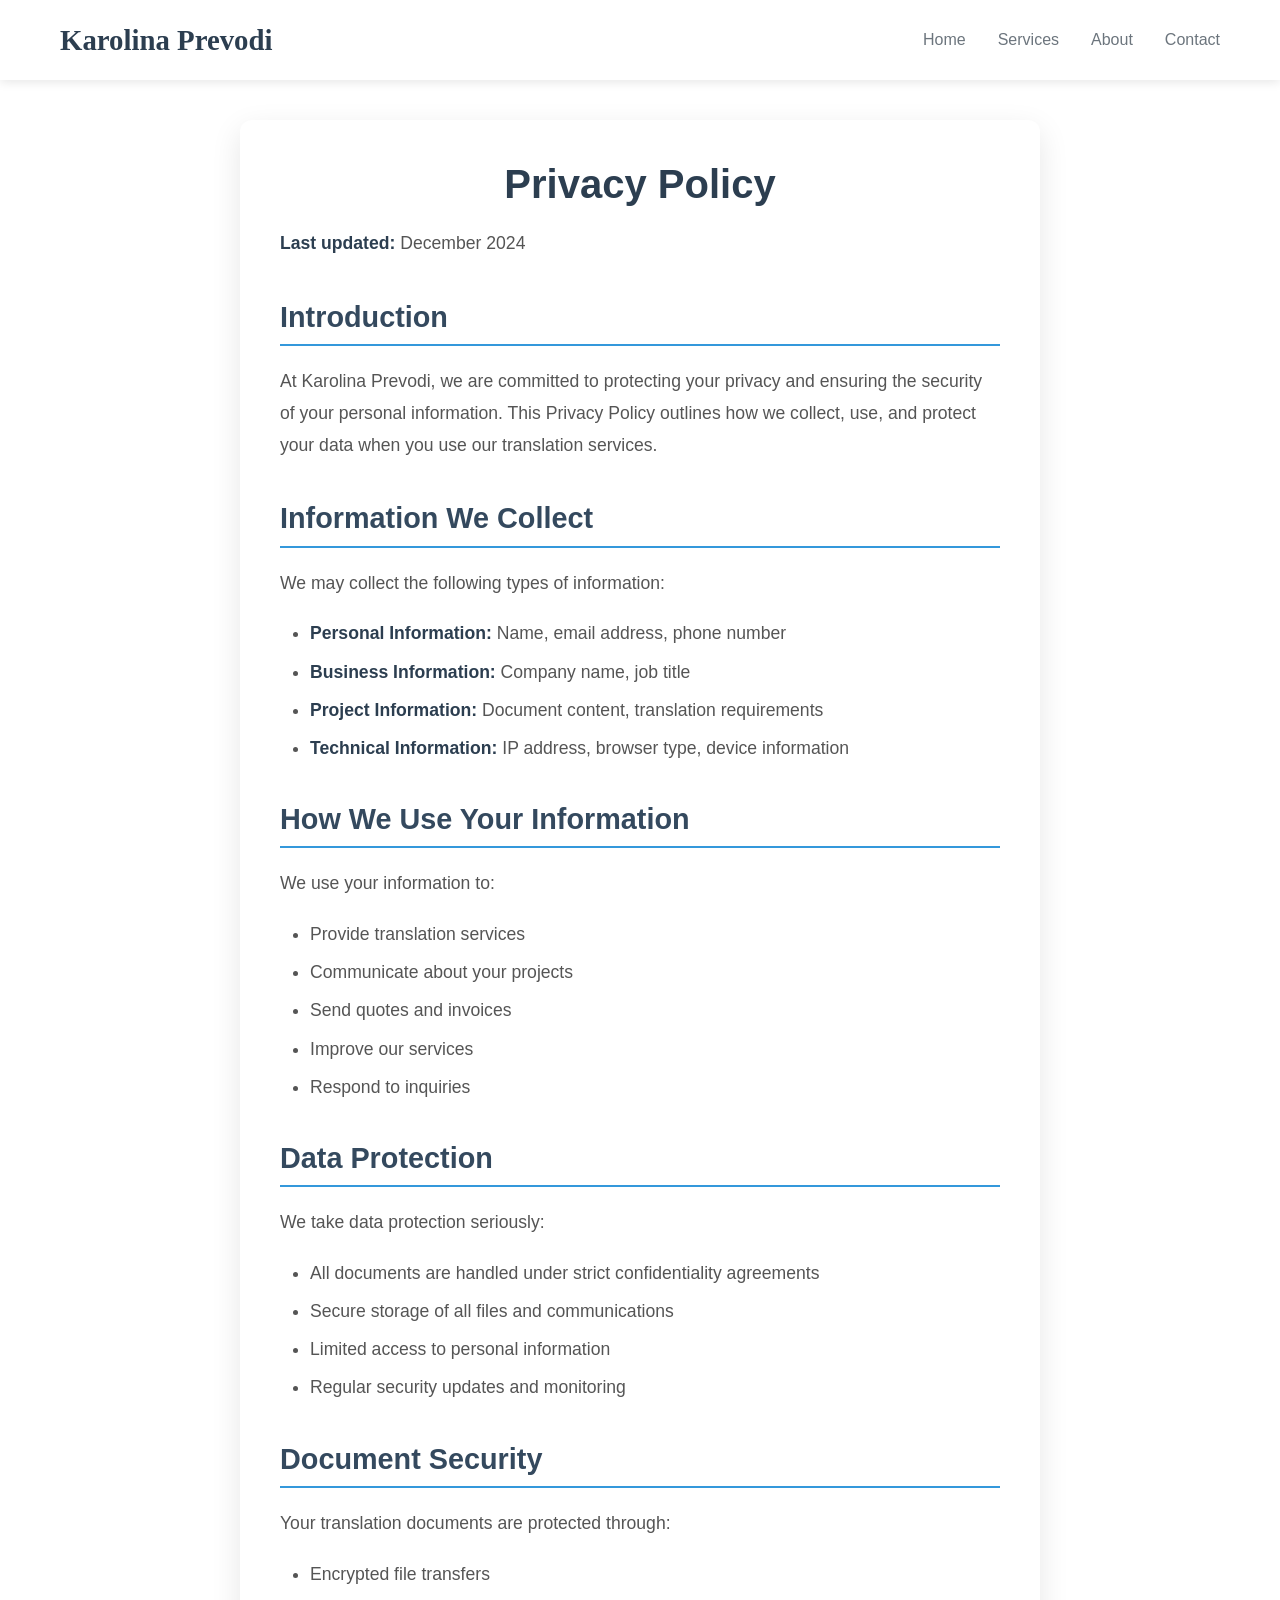
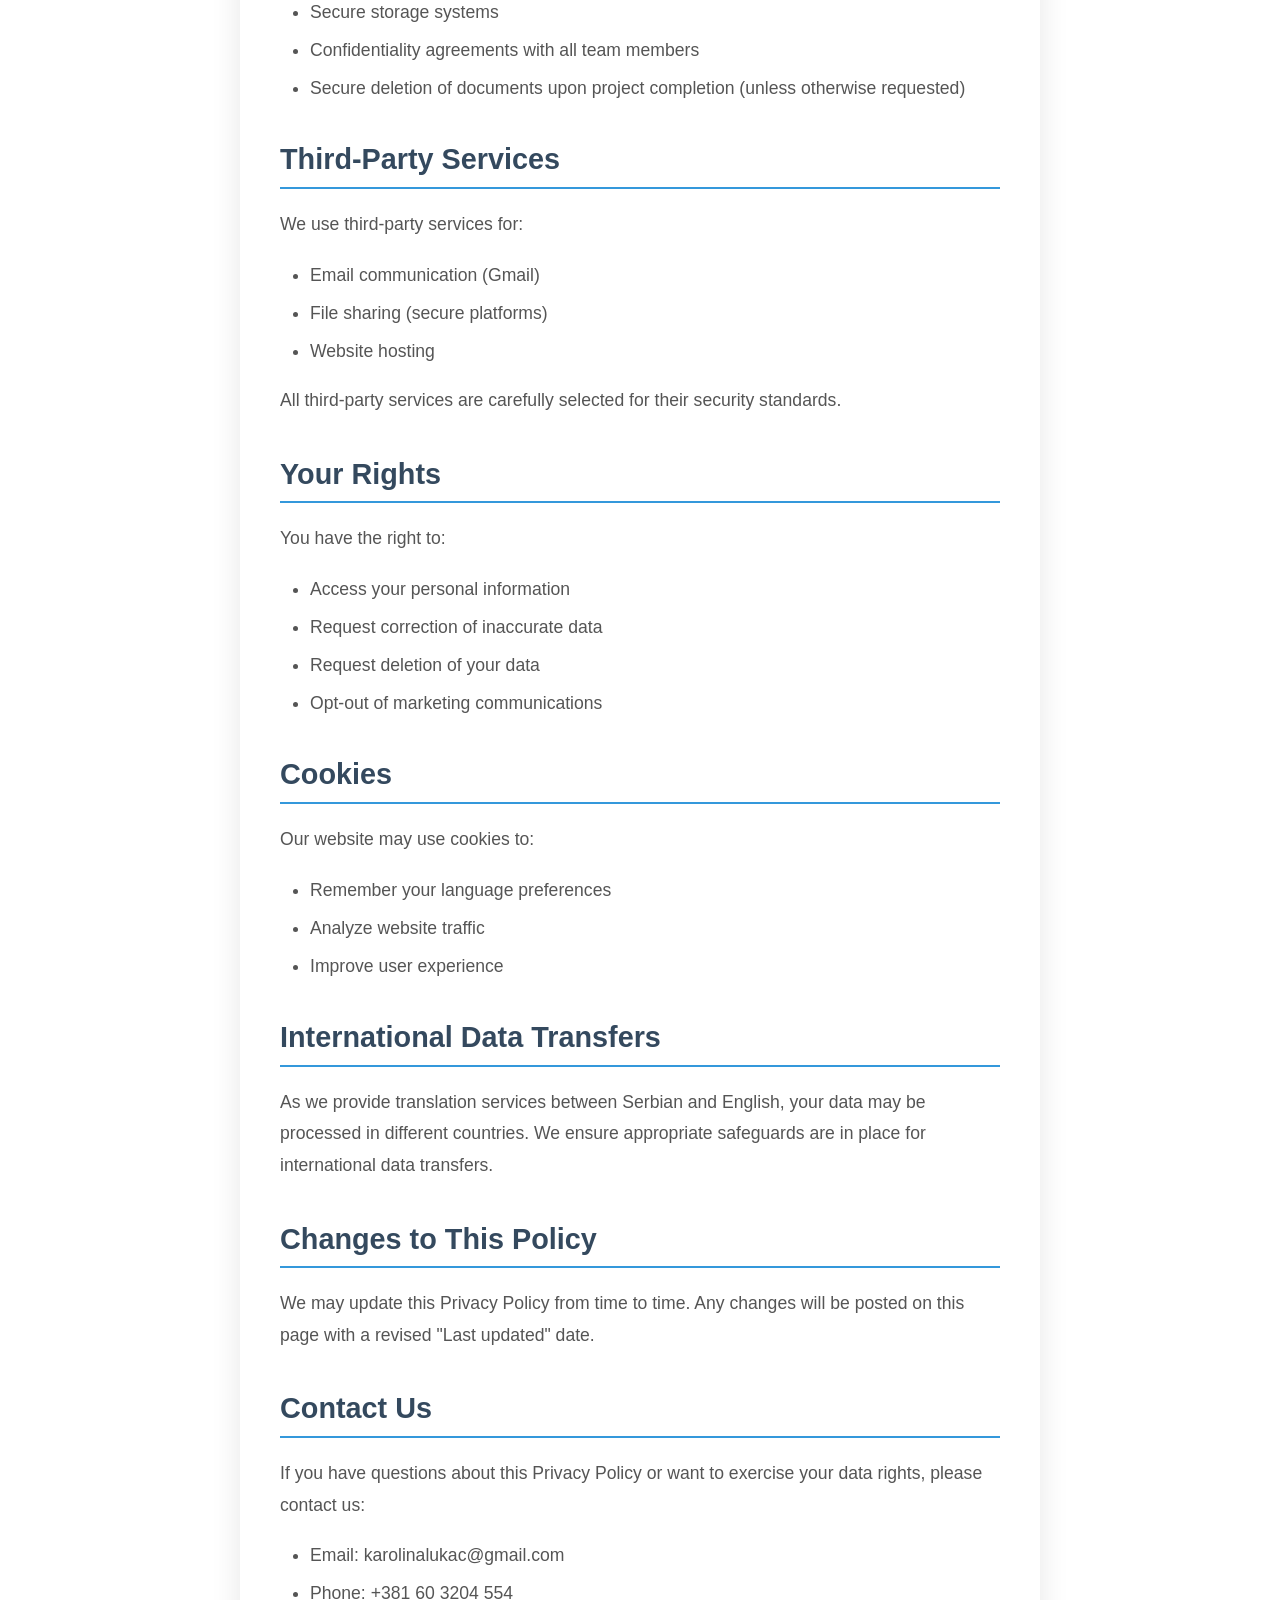
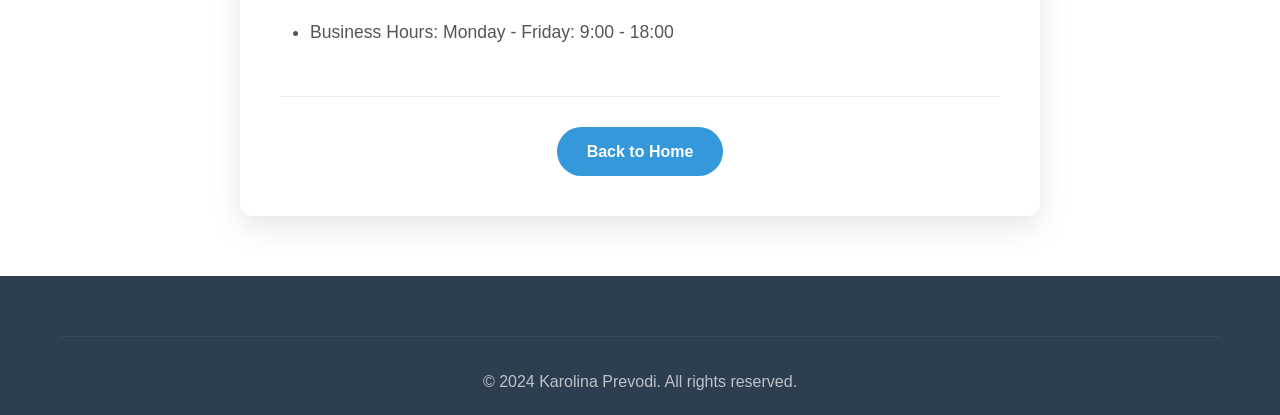
==== privacy.html @ 2a0d11f9 "Update translations and add privacy policy - Fixed language pairs statistic (2 -> 15+) - Updated tes" ====
<!DOCTYPE html>
<html lang="en">
<head>
    <meta charset="UTF-8">
    <meta name="viewport" content="width=device-width, initial-scale=1.0">
    <title>Privacy Policy - Karolina Prevodi</title>
    <meta name="description" content="Privacy Policy for Karolina Prevodi translation services">
    <link rel="stylesheet" href="styles.css">
    <link rel="stylesheet" href="https://cdnjs.cloudflare.com/ajax/libs/font-awesome/6.4.0/css/all.min.css">
    <script src="translations.js"></script>
    <script src="script.js"></script>
</head>
<body>
    <!-- Header -->
    <header class="header">
        <nav class="nav">
            <div class="nav-container">
                <div class="nav-brand">
                    <h1 class="brand-title">Karolina Prevodi</h1>
                </div>
                <ul class="nav-menu">
                    <li class="nav-item">
                        <a href="index.html" class="nav-link">Home</a>
                    </li>
                    <li class="nav-item">
                        <a href="index.html#services" class="nav-link">Services</a>
                    </li>
                    <li class="nav-item">
                        <a href="index.html#about" class="nav-link">About</a>
                    </li>
                    <li class="nav-item">
                        <a href="index.html#contact" class="nav-link">Contact</a>
                    </li>
                </ul>
            </div>
        </nav>
    </header>

    <!-- Main Content -->
    <main class="privacy-page">
        <div class="container">
            <div class="privacy-content">
                <h1>Privacy Policy</h1>
                <p><strong>Last updated:</strong> December 2024</p>
                
                <h2>Introduction</h2>
                <p>At Karolina Prevodi, we are committed to protecting your privacy and ensuring the security of your personal information. This Privacy Policy outlines how we collect, use, and protect your data when you use our translation services.</p>
                
                <h2>Information We Collect</h2>
                <p>We may collect the following types of information:</p>
                <ul>
                    <li><strong>Personal Information:</strong> Name, email address, phone number</li>
                    <li><strong>Business Information:</strong> Company name, job title</li>
                    <li><strong>Project Information:</strong> Document content, translation requirements</li>
                    <li><strong>Technical Information:</strong> IP address, browser type, device information</li>
                </ul>
                
                <h2>How We Use Your Information</h2>
                <p>We use your information to:</p>
                <ul>
                    <li>Provide translation services</li>
                    <li>Communicate about your projects</li>
                    <li>Send quotes and invoices</li>
                    <li>Improve our services</li>
                    <li>Respond to inquiries</li>
                </ul>
                
                <h2>Data Protection</h2>
                <p>We take data protection seriously:</p>
                <ul>
                    <li>All documents are handled under strict confidentiality agreements</li>
                    <li>Secure storage of all files and communications</li>
                    <li>Limited access to personal information</li>
                    <li>Regular security updates and monitoring</li>
                </ul>
                
                <h2>Document Security</h2>
                <p>Your translation documents are protected through:</p>
                <ul>
                    <li>Encrypted file transfers</li>
                    <li>Secure storage systems</li>
                    <li>Confidentiality agreements with all team members</li>
                    <li>Secure deletion of documents upon project completion (unless otherwise requested)</li>
                </ul>
                
                <h2>Third-Party Services</h2>
                <p>We use third-party services for:</p>
                <ul>
                    <li>Email communication (Gmail)</li>
                    <li>File sharing (secure platforms)</li>
                    <li>Website hosting</li>
                </ul>
                <p>All third-party services are carefully selected for their security standards.</p>
                
                <h2>Your Rights</h2>
                <p>You have the right to:</p>
                <ul>
                    <li>Access your personal information</li>
                    <li>Request correction of inaccurate data</li>
                    <li>Request deletion of your data</li>
                    <li>Opt-out of marketing communications</li>
                </ul>
                
                <h2>Cookies</h2>
                <p>Our website may use cookies to:</p>
                <ul>
                    <li>Remember your language preferences</li>
                    <li>Analyze website traffic</li>
                    <li>Improve user experience</li>
                </ul>
                
                <h2>International Data Transfers</h2>
                <p>As we provide translation services between Serbian and English, your data may be processed in different countries. We ensure appropriate safeguards are in place for international data transfers.</p>
                
                <h2>Changes to This Policy</h2>
                <p>We may update this Privacy Policy from time to time. Any changes will be posted on this page with a revised "Last updated" date.</p>
                
                <h2>Contact Us</h2>
                <p>If you have questions about this Privacy Policy or want to exercise your data rights, please contact us:</p>
                <ul>
                    <li>Email: karolinalukac@gmail.com</li>
                    <li>Phone: +381 60 3204 554</li>
                    <li>Business Hours: Monday - Friday: 9:00 - 18:00</li>
                </ul>
                
                <div class="back-to-home">
                    <a href="index.html" class="btn btn-primary">Back to Home</a>
                </div>
            </div>
        </div>
    </main>

    <!-- Footer -->
    <footer class="footer">
        <div class="container">
            <div class="footer-bottom">
                <p>&copy; 2024 Karolina Prevodi. All rights reserved.</p>
            </div>
        </div>
    </footer>
</body>
</html>
---- styles.css ----
/* Reset and Base Styles */
* {
    margin: 0;
    padding: 0;
    box-sizing: border-box;
}

html {
    scroll-behavior: smooth;
}

body {
    font-family: 'Inter', -apple-system, BlinkMacSystemFont, 'Segoe UI', Roboto, sans-serif;
    line-height: 1.6;
    color: #333;
    background-color: #ffffff;
}

.container {
    max-width: 1200px;
    margin: 0 auto;
    padding: 0 20px;
}

/* Typography */
h1, h2, h3, h4, h5, h6 {
    font-family: 'Inter', sans-serif;
    font-weight: 600;
    line-height: 1.2;
}

.section-title {
    font-size: 2.5rem;
    font-weight: 700;
    color: #2c3e50;
    margin-bottom: 1rem;
    text-align: center;
}

.section-subtitle {
    font-size: 1.1rem;
    color: #6c757d;
    text-align: center;
    margin-bottom: 3rem;
    max-width: 600px;
    margin-left: auto;
    margin-right: auto;
}

/* Header & Navigation */
.header {
    background: #ffffff;
    box-shadow: 0 2px 10px rgba(0, 0, 0, 0.1);
    position: fixed;
    top: 0;
    left: 0;
    right: 0;
    z-index: 1000;
}

.nav-container {
    max-width: 1200px;
    margin: 0 auto;
    padding: 0 20px;
    display: flex;
    justify-content: space-between;
    align-items: center;
    height: 80px;
}

.brand-title {
    font-family: 'Playfair Display', serif;
    font-size: 1.8rem;
    font-weight: 700;
    color: #2c3e50;
}

.nav-menu {
    display: flex;
    list-style: none;
    gap: 2rem;
}

.nav-link {
    text-decoration: none;
    color: #6c757d;
    font-weight: 500;
    transition: color 0.3s ease;
    position: relative;
}

.nav-link:hover,
.nav-link.active {
    color: #3498db;
}

.nav-link::after {
    content: '';
    position: absolute;
    bottom: -5px;
    left: 0;
    width: 0;
    height: 2px;
    background: #3498db;
    transition: width 0.3s ease;
}

.nav-link:hover::after,
.nav-link.active::after {
    width: 100%;
}

.nav-actions {
    display: flex;
    align-items: center;
    gap: 1rem;
}

/* Language Switcher */
.language-switcher {
    position: relative;
}

.language-btn {
    display: flex;
    align-items: center;
    gap: 0.5rem;
    background: transparent;
    border: 2px solid #3498db;
    color: #3498db;
    padding: 0.5rem 1rem;
    border-radius: 25px;
    cursor: pointer;
    font-size: 0.9rem;
    font-weight: 500;
    transition: all 0.3s ease;
}

.language-btn:hover {
    background: #3498db;
    color: white;
}

.current-lang {
    font-weight: 600;
}

.language-dropdown {
    position: absolute;
    top: 100%;
    right: 0;
    margin-top: 0.5rem;
    background: white;
    border-radius: 10px;
    box-shadow: 0 10px 30px rgba(0, 0, 0, 0.15);
    min-width: 150px;
    opacity: 0;
    visibility: hidden;
    transform: translateY(-10px);
    transition: all 0.3s ease;
    z-index: 1000;
}

.language-dropdown.show {
    opacity: 1;
    visibility: visible;
    transform: translateY(0);
}

.language-option {
    display: flex;
    align-items: center;
    gap: 0.75rem;
    width: 100%;
    padding: 0.75rem 1rem;
    background: transparent;
    border: none;
    text-align: left;
    cursor: pointer;
    transition: background-color 0.3s ease;
    font-size: 0.9rem;
}

.language-option:hover {
    background: #f8f9fa;
}

.language-option.active {
    background: #3498db;
    color: white;
}

.language-option:first-child {
    border-radius: 10px 10px 0 0;
}

.language-option:last-child {
    border-radius: 0 0 10px 10px;
}

/* Flag Icons Styles */
.fi {
    margin-right: 8px;
    font-size: 16px;
    border-radius: 2px;
    box-shadow: 0 1px 3px rgba(0,0,0,0.2);
}

.nav-toggle {
    display: none;
    flex-direction: column;
    cursor: pointer;
}

.bar {
    width: 25px;
    height: 3px;
    background: #2c3e50;
    margin: 3px 0;
    transition: 0.3s;
}

/* Hero Section */
.hero {
    padding: 120px 0 80px;
    background: linear-gradient(135deg, #667eea 0%, #764ba2 100%);
    color: white;
    overflow: hidden;
}

.hero-container {
    max-width: 1200px;
    margin: 0 auto;
    padding: 0 20px;
    display: grid;
    grid-template-columns: 1fr 1fr;
    gap: 4rem;
    align-items: center;
}

.hero-title {
    font-size: 3.5rem;
    font-weight: 700;
    line-height: 1.2;
    margin-bottom: 1.5rem;
}

.highlight {
    color: #ffd700;
}

.hero-subtitle {
    font-size: 1.2rem;
    margin-bottom: 2rem;
    opacity: 0.9;
}

.hero-buttons {
    display: flex;
    gap: 1rem;
}

.hero-visual {
    text-align: center;
    font-size: 8rem;
    opacity: 0.8;
}

/* Buttons */
.btn {
    display: inline-block;
    padding: 12px 30px;
    text-decoration: none;
    border-radius: 50px;
    font-weight: 600;
    text-align: center;
    transition: all 0.3s ease;
    cursor: pointer;
    border: none;
    font-size: 1rem;
}

.btn-primary {
    background: #3498db;
    color: white;
}

.btn-primary:hover {
    background: #2980b9;
    transform: translateY(-2px);
    box-shadow: 0 10px 20px rgba(52, 152, 219, 0.3);
}

.btn-secondary {
    background: transparent;
    color: white;
    border: 2px solid white;
}

.btn-secondary:hover {
    background: white;
    color: #3498db;
}

.btn-full {
    width: 100%;
}

/* Section Badge */
.section-badge {
    display: inline-block;
    background: linear-gradient(135deg, #667eea 0%, #764ba2 100%);
    color: white;
    padding: 0.5rem 1.5rem;
    border-radius: 50px;
    font-size: 0.85rem;
    font-weight: 600;
    text-transform: uppercase;
    letter-spacing: 1px;
    margin-bottom: 1rem;
    animation: fadeInUp 0.6s ease-out;
}

/* Services Section */
.services {
    padding: 100px 0;
    background: linear-gradient(135deg, #f8f9fa 0%, #e9ecef 100%);
    position: relative;
    overflow: hidden;
}

.services::before {
    content: '';
    position: absolute;
    top: 0;
    left: 0;
    right: 0;
    height: 1px;
    background: linear-gradient(90deg, transparent, #3498db, transparent);
    opacity: 0.3;
}

.services-grid {
    display: grid;
    grid-template-columns: repeat(auto-fit, minmax(320px, 1fr));
    gap: 2.5rem;
    margin-top: 3rem;
}

.service-card {
    background: white;
    border-radius: 20px;
    box-shadow: 0 10px 40px rgba(0, 0, 0, 0.08);
    overflow: hidden;
    transition: all 0.4s cubic-bezier(0.175, 0.885, 0.32, 1.275);
    position: relative;
    border: 1px solid rgba(52, 152, 219, 0.1);
}

.service-card::before {
    content: '';
    position: absolute;
    top: 0;
    left: 0;
    right: 0;
    height: 4px;
    background: linear-gradient(90deg, #3498db, #2980b9);
    transform: scaleX(0);
    transition: transform 0.3s ease;
}

.service-card:hover {
    transform: translateY(-15px) scale(1.02);
    box-shadow: 0 25px 60px rgba(52, 152, 219, 0.15);
    border-color: rgba(52, 152, 219, 0.3);
}

.service-card:hover::before {
    transform: scaleX(1);
}

.service-icon-wrapper {
    position: relative;
    padding: 2rem 2rem 1rem;
    display: flex;
    justify-content: center;
}

.service-icon {
    width: 80px;
    height: 80px;
    display: flex;
    align-items: center;
    justify-content: center;
    background: linear-gradient(135deg, #3498db 0%, #2980b9 100%);
    color: white;
    border-radius: 20px;
    font-size: 2rem;
    position: relative;
    z-index: 2;
    transition: all 0.3s ease;
    box-shadow: 0 10px 25px rgba(52, 152, 219, 0.3);
}

.service-icon-bg {
    position: absolute;
    top: 50%;
    left: 50%;
    transform: translate(-50%, -50%);
    width: 100px;
    height: 100px;
    background: radial-gradient(circle, rgba(52, 152, 219, 0.1) 0%, transparent 70%);
    border-radius: 50%;
    z-index: 1;
    transition: all 0.3s ease;
}

.service-card:hover .service-icon {
    transform: scale(1.1) rotate(5deg);
    box-shadow: 0 15px 35px rgba(52, 152, 219, 0.4);
}

.service-card:hover .service-icon-bg {
    transform: translate(-50%, -50%) scale(1.2);
    background: radial-gradient(circle, rgba(52, 152, 219, 0.15) 0%, transparent 70%);
}

.service-content {
    padding: 0 2rem 2rem;
    text-align: center;
}

.service-title {
    font-size: 1.5rem;
    font-weight: 700;
    color: #2c3e50;
    margin-bottom: 1rem;
    position: relative;
    transition: color 0.3s ease;
}

.service-card:hover .service-title {
    color: #3498db;
}

.service-description {
    color: #6c757d;
    line-height: 1.7;
    margin-bottom: 1.5rem;
    font-size: 0.95rem;
}

.service-features {
    display: flex;
    flex-direction: column;
    gap: 0.75rem;
}

.feature-item {
    display: flex;
    align-items: center;
    gap: 0.75rem;
    font-size: 0.9rem;
    color: #495057;
    opacity: 1;
    transform: translateX(0);
    transition: all 0.3s ease;
}

.feature-item i {
    color: #28a745;
    font-size: 0.85rem;
    flex-shrink: 0;
}

.service-card:hover .feature-item {
    transform: translateX(5px);
}

/* Service Card Animations */
@keyframes slideInRight {
    from {
        opacity: 0;
        transform: translateX(-20px);
    }
    to {
        opacity: 1;
        transform: translateX(0);
    }
}

/* Enhanced Section Header */
.section-header {
    text-align: center;
    margin-bottom: 4rem;
}

.section-header .section-title {
    position: relative;
    margin-bottom: 1.5rem;
}

.section-header .section-title::after {
    content: '';
    position: absolute;
    bottom: -15px;
    left: 50%;
    transform: translateX(-50%);
    width: 60px;
    height: 3px;
    background: linear-gradient(90deg, #3498db, #2980b9);
    border-radius: 2px;
}

.section-header .section-subtitle {
    max-width: 600px;
    margin: 0 auto;
    color: #6c757d;
    font-size: 1.1rem;
    line-height: 1.6;
}

/* About Section */
.about {
    padding: 100px 0;
    background: white;
    position: relative;
}

.about::before {
    content: '';
    position: absolute;
    top: 0;
    left: 0;
    right: 0;
    height: 1px;
    background: linear-gradient(90deg, transparent, #3498db, transparent);
    opacity: 0.3;
}

.about-main {
    display: grid;
    grid-template-columns: 2fr 1fr;
    gap: 4rem;
    align-items: start;
}

.about-intro {
    margin-bottom: 3rem;
}

.about-description {
    font-size: 1.1rem;
    color: #6c757d;
    line-height: 1.8;
    position: relative;
    padding-left: 2rem;
}

.about-description::before {
    content: '"';
    position: absolute;
    left: 0;
    top: -10px;
    font-size: 3rem;
    color: #3498db;
    opacity: 0.3;
    font-family: 'Playfair Display', serif;
}

.about-stats {
    display: grid;
    grid-template-columns: repeat(3, 1fr);
    gap: 2rem;
    margin-bottom: 3rem;
}

.stat-item {
    background: linear-gradient(135deg, #f8f9fa 0%, #e9ecef 100%);
    padding: 2rem 1.5rem;
    border-radius: 15px;
    text-align: center;
    border: 1px solid rgba(52, 152, 219, 0.1);
    transition: all 0.3s ease;
}

.stat-item:hover {
    transform: translateY(-5px);
    box-shadow: 0 15px 30px rgba(52, 152, 219, 0.1);
    border-color: rgba(52, 152, 219, 0.2);
}

.stat-icon {
    font-size: 2rem;
    color: #3498db;
    margin-bottom: 1rem;
    background: rgba(52, 152, 219, 0.1);
    width: 60px;
    height: 60px;
    display: flex;
    align-items: center;
    justify-content: center;
    border-radius: 50%;
    margin: 0 auto 1rem;
}

.stat-content {
    text-align: center;
}

.stat-number {
    font-size: 2.5rem;
    font-weight: 700;
    color: #3498db;
    margin-bottom: 0.5rem;
    background: linear-gradient(135deg, #3498db, #2980b9);
    -webkit-background-clip: text;
    -webkit-text-fill-color: transparent;
    background-clip: text;
}

.stat-label {
    color: #6c757d;
    font-size: 0.9rem;
    font-weight: 500;
}

.about-skills {
    background: #f8f9fa;
    padding: 2.5rem;
    border-radius: 20px;
    border: 1px solid rgba(52, 152, 219, 0.1);
}

.skills-title {
    font-size: 1.5rem;
    color: #2c3e50;
    margin-bottom: 2rem;
    text-align: center;
    position: relative;
}

.skills-title::after {
    content: '';
    position: absolute;
    bottom: -10px;
    left: 50%;
    transform: translateX(-50%);
    width: 40px;
    height: 3px;
    background: linear-gradient(90deg, #3498db, #2980b9);
    border-radius: 2px;
}

.skills-grid {
    display: grid;
    gap: 1.5rem;
}

.skill-item {
    background: white;
    padding: 1.5rem;
    border-radius: 12px;
    border: 1px solid rgba(52, 152, 219, 0.1);
    transition: all 0.3s ease;
}

.skill-item:hover {
    transform: translateX(5px);
    border-color: rgba(52, 152, 219, 0.2);
    box-shadow: 0 5px 15px rgba(52, 152, 219, 0.1);
}

.skill-header {
    display: flex;
    justify-content: space-between;
    align-items: center;
    margin-bottom: 1rem;
}

.skill-name {
    font-weight: 600;
    color: #2c3e50;
    font-size: 1rem;
}

.skill-percentage {
    color: #3498db;
    font-weight: 700;
    font-size: 0.9rem;
}

.skill-bar {
    height: 10px;
    background: #e9ecef;
    border-radius: 5px;
    overflow: hidden;
    position: relative;
}

.skill-progress {
    height: 100%;
    background: linear-gradient(90deg, #3498db, #2980b9);
    border-radius: 5px;
    width: 0;
    transition: width 1.5s ease;
    position: relative;
}

.skill-progress::after {
    content: '';
    position: absolute;
    top: 0;
    left: 0;
    right: 0;
    bottom: 0;
    background: linear-gradient(90deg, transparent, rgba(255, 255, 255, 0.3), transparent);
    animation: shimmer 2s infinite;
}

@keyframes shimmer {
    0% { transform: translateX(-100%); }
    100% { transform: translateX(100%); }
}

.about-visual {
    display: flex;
    justify-content: center;
    align-items: center;
    position: sticky;
    top: 100px;
}

.about-image-wrapper {
    position: relative;
    width: 300px;
    height: 300px;
}

.about-image-bg {
    position: absolute;
    top: -20px;
    left: -20px;
    right: -20px;
    bottom: -20px;
    background: linear-gradient(135deg, #667eea 0%, #764ba2 100%);
    border-radius: 50%;
    opacity: 0.1;
    animation: pulse 3s ease-in-out infinite;
}

@keyframes pulse {
    0%, 100% { transform: scale(1); opacity: 0.1; }
    50% { transform: scale(1.05); opacity: 0.15; }
}

.about-icon-large {
    position: absolute;
    top: 50%;
    left: 50%;
    transform: translate(-50%, -50%);
    font-size: 6rem;
    color: #3498db;
    z-index: 2;
    animation: float 3s ease-in-out infinite;
}

@keyframes float {
    0%, 100% { transform: translate(-50%, -50%) translateY(0); }
    50% { transform: translate(-50%, -50%) translateY(-10px); }
}

.about-decoration {
    position: absolute;
    top: 0;
    left: 0;
    right: 0;
    bottom: 0;
}

.decoration-item {
    position: absolute;
    width: 50px;
    height: 50px;
    background: white;
    border-radius: 50%;
    display: flex;
    align-items: center;
    justify-content: center;
    font-size: 1.2rem;
    color: #3498db;
    box-shadow: 0 5px 15px rgba(52, 152, 219, 0.2);
    animation: rotate 20s linear infinite;
}

.decoration-1 {
    top: 10%;
    left: -20px;
    animation-duration: 15s;
}

.decoration-2 {
    top: 60%;
    right: -20px;
    animation-duration: 18s;
    animation-direction: reverse;
}

.decoration-3 {
    bottom: 10%;
    left: 50%;
    transform: translateX(-50%);
    animation-duration: 20s;
}

@keyframes rotate {
    from { transform: rotate(0deg); }
    to { transform: rotate(360deg); }
}

/* Portfolio Section */
.portfolio {
    padding: 80px 0;
    background: #f8f9fa;
}

/* Testimonials Section */
.testimonials {
    padding: 100px 0;
    background: white;
    position: relative;
}

.testimonials::before {
    content: '';
    position: absolute;
    top: 0;
    left: 0;
    right: 0;
    height: 1px;
    background: linear-gradient(90deg, transparent, #3498db, transparent);
    opacity: 0.3;
}

.testimonials-grid {
    display: grid;
    grid-template-columns: repeat(auto-fit, minmax(350px, 1fr));
    gap: 2.5rem;
    margin-top: 3rem;
}

.testimonial-card {
    background: linear-gradient(135deg, #f8f9fa 0%, #e9ecef 100%);
    padding: 2.5rem;
    border-radius: 20px;
    border: 1px solid rgba(52, 152, 219, 0.1);
    transition: all 0.3s ease;
    position: relative;
}

.testimonial-card:hover {
    transform: translateY(-10px);
    box-shadow: 0 20px 40px rgba(52, 152, 219, 0.15);
    border-color: rgba(52, 152, 219, 0.2);
}

.testimonial-content {
    margin-bottom: 2rem;
}

.testimonial-stars {
    display: flex;
    gap: 0.5rem;
    margin-bottom: 1.5rem;
    color: #ffd700;
    font-size: 1.2rem;
}

.testimonial-text {
    color: #495057;
    line-height: 1.8;
    font-style: italic;
    position: relative;
    padding-left: 2rem;
}

.testimonial-text::before {
    content: '"';
    position: absolute;
    left: 0;
    top: -10px;
    font-size: 3rem;
    color: #3498db;
    opacity: 0.3;
    font-family: 'Playfair Display', serif;
}

.testimonial-author {
    display: flex;
    align-items: center;
    gap: 1rem;
}

.author-avatar {
    width: 60px;
    height: 60px;
    background: linear-gradient(135deg, #3498db 0%, #2980b9 100%);
    border-radius: 50%;
    display: flex;
    align-items: center;
    justify-content: center;
    color: white;
    font-size: 1.5rem;
    flex-shrink: 0;
}

.author-name {
    color: #2c3e50;
    font-weight: 600;
    margin-bottom: 0.3rem;
}

.author-title {
    color: #6c757d;
    font-size: 0.9rem;
}

/* Process Section */
.process {
    padding: 100px 0;
    background: linear-gradient(135deg, #f8f9fa 0%, #e9ecef 100%);
    position: relative;
}

.process-steps {
    display: grid;
    grid-template-columns: repeat(auto-fit, minmax(250px, 1fr));
    gap: 2rem;
    margin-top: 3rem;
}

.step-item {
    background: white;
    padding: 2.5rem;
    border-radius: 20px;
    border: 1px solid rgba(52, 152, 219, 0.1);
    transition: all 0.3s ease;
    position: relative;
    text-align: center;
}

.step-item:hover {
    transform: translateY(-10px);
    box-shadow: 0 20px 40px rgba(52, 152, 219, 0.15);
    border-color: rgba(52, 152, 219, 0.2);
}

.step-number {
    width: 60px;
    height: 60px;
    background: linear-gradient(135deg, #3498db 0%, #2980b9 100%);
    color: white;
    border-radius: 50%;
    display: flex;
    align-items: center;
    justify-content: center;
    font-size: 1.5rem;
    font-weight: 700;
    margin: 0 auto 1.5rem;
    box-shadow: 0 10px 25px rgba(52, 152, 219, 0.3);
}

.step-title {
    color: #2c3e50;
    font-size: 1.3rem;
    font-weight: 600;
    margin-bottom: 1rem;
}

.step-description {
    color: #6c757d;
    line-height: 1.6;
}

/* FAQ Section */
.faq {
    padding: 100px 0;
    background: white;
    position: relative;
}

.faq::before {
    content: '';
    position: absolute;
    top: 0;
    left: 0;
    right: 0;
    height: 1px;
    background: linear-gradient(90deg, transparent, #3498db, transparent);
    opacity: 0.3;
}

.faq-container {
    max-width: 800px;
    margin: 0 auto;
    margin-top: 3rem;
}

.faq-item {
    background: linear-gradient(135deg, #ffffff 0%, #f8f9fa 100%);
    border-radius: 20px;
    margin-bottom: 1.5rem;
    border: 2px solid rgba(52, 152, 219, 0.1);
    overflow: hidden;
    transition: all 0.4s cubic-bezier(0.4, 0, 0.2, 1);
    box-shadow: 0 4px 15px rgba(0, 0, 0, 0.05);
    position: relative;
}

.faq-item::before {
    content: '';
    position: absolute;
    top: 0;
    left: 0;
    right: 0;
    height: 3px;
    background: linear-gradient(90deg, #3498db, #2980b9);
    opacity: 0;
    transition: opacity 0.3s ease;
}

.faq-item:hover {
    border-color: rgba(52, 152, 219, 0.3);
    box-shadow: 0 8px 25px rgba(52, 152, 219, 0.15);
    transform: translateY(-2px);
}

.faq-item:hover::before {
    opacity: 1;
}

.faq-item.active {
    border-color: #3498db;
    box-shadow: 0 12px 35px rgba(52, 152, 219, 0.2);
}

.faq-item.active::before {
    opacity: 1;
}

.faq-item.active .faq-question {
    background: linear-gradient(135deg, #3498db 0%, #2980b9 100%);
    color: white;
    padding: 2rem 2.5rem;
}

.faq-item.active .faq-question h3 {
    color: white;
}

.faq-item.active .faq-question i {
    transform: rotate(180deg);
    color: white;
}

.faq-question {
    padding: 2rem 2.5rem;
    cursor: pointer;
    display: flex;
    justify-content: space-between;
    align-items: center;
    transition: all 0.4s cubic-bezier(0.4, 0, 0.2, 1);
    user-select: none;
    position: relative;
}

.faq-question:hover {
    background: linear-gradient(135deg, rgba(52, 152, 219, 0.05) 0%, rgba(41, 128, 185, 0.05) 100%);
}

.faq-question h3 {
    color: #2c3e50;
    font-weight: 600;
    margin: 0;
    font-size: 1.2rem;
    transition: color 0.3s ease;
    line-height: 1.4;
}

.faq-question i {
    color: #3498db;
    transition: all 0.4s cubic-bezier(0.4, 0, 0.2, 1);
    font-size: 1.3rem;
    flex-shrink: 0;
}

.faq-answer {
    max-height: 0;
    overflow: hidden;
    transition: max-height 0.5s cubic-bezier(0.4, 0, 0.2, 1);
    background: linear-gradient(135deg, #ffffff 0%, #f8f9fa 100%);
}

.faq-item.active .faq-answer {
    max-height: 600px;
}

.faq-answer p {
    padding: 0 2.5rem 2.5rem;
    color: #495057;
    line-height: 1.8;
    margin: 0;
    font-size: 1.05rem;
    animation: fadeInUp 0.6s ease-out;
}

.portfolio-grid {
    display: grid;
    grid-template-columns: repeat(auto-fit, minmax(350px, 1fr));
    gap: 2rem;
}

.portfolio-item {
    background: white;
    border-radius: 15px;
    overflow: hidden;
    box-shadow: 0 5px 20px rgba(0, 0, 0, 0.1);
    transition: transform 0.3s ease;
}

.portfolio-item:hover {
    transform: translateY(-5px);
}

.portfolio-image {
    height: 200px;
    background: linear-gradient(135deg, #667eea 0%, #764ba2 100%);
    display: flex;
    align-items: center;
    justify-content: center;
    font-size: 3rem;
    color: white;
}

.portfolio-content {
    padding: 2rem;
}

.portfolio-title {
    font-size: 1.3rem;
    color: #2c3e50;
    margin-bottom: 1rem;
}

.portfolio-description {
    color: #6c757d;
    margin-bottom: 1.5rem;
    line-height: 1.6;
}

.portfolio-tags {
    display: flex;
    flex-wrap: wrap;
    gap: 0.5rem;
}

.tag {
    background: #e9ecef;
    color: #6c757d;
    padding: 0.3rem 0.8rem;
    border-radius: 20px;
    font-size: 0.8rem;
    font-weight: 500;
}

/* Contact Section */
.contact {
    padding: 80px 0;
}

.contact-content {
    display: grid;
    grid-template-columns: 1fr 1fr;
    gap: 4rem;
}

.contact-description {
    color: #6c757d;
    margin-bottom: 2rem;
    line-height: 1.8;
}

.contact-details {
    margin-bottom: 2rem;
}

.contact-item {
    display: flex;
    align-items: center;
    gap: 1rem;
    margin-bottom: 1.5rem;
}

.contact-item i {
    font-size: 1.5rem;
    color: #3498db;
    min-width: 30px;
}

.contact-info-text h4 {
    color: #2c3e50;
    margin-bottom: 0.3rem;
}

.contact-info-text p {
    color: #6c757d;
    margin: 0;
    font-size: 0.95rem;
}

.contact-link {
    color: #3498db;
    text-decoration: none;
    transition: color 0.3s ease;
}

.contact-link:hover {
    color: #2980b9;
    text-decoration: underline;
}

.social-links {
    display: flex;
    gap: 1rem;
}

.social-link {
    display: flex;
    align-items: center;
    justify-content: center;
    width: 40px;
    height: 40px;
    background: #3498db;
    color: white;
    border-radius: 50%;
    text-decoration: none;
    transition: background 0.3s ease;
}

.social-link:hover {
    background: #2980b9;
}

/* Form Styles */
.form {
    background: #f8f9fa;
    padding: 2rem;
    border-radius: 15px;
}

.form-group {
    margin-bottom: 1.5rem;
}

.form-label {
    display: block;
    margin-bottom: 0.5rem;
    color: #2c3e50;
    font-weight: 500;
}

.form-input {
    width: 100%;
    padding: 12px;
    border: 2px solid #e9ecef;
    border-radius: 8px;
    font-size: 1rem;
    transition: border-color 0.3s ease;
}

.form-input:focus {
    outline: none;
    border-color: #3498db;
}

.form-input[type="file"] {
    padding: 0.8rem;
    border: 2px dashed #ddd;
    background: #fafafa;
    cursor: pointer;
}

.form-input[type="file"]:hover {
    border-color: #3498db;
    background: #f8f9fa;
}

.form-help {
    display: block;
    margin-top: 0.5rem;
    color: #6c757d;
    font-size: 0.85rem;
    font-style: italic;
}

.form-input textarea {
    resize: vertical;
}

/* CTA Section */
.cta {
    padding: 100px 0;
    background: linear-gradient(135deg, #667eea 0%, #764ba2 100%);
    position: relative;
    overflow: hidden;
}

.cta::before {
    content: '';
    position: absolute;
    top: 0;
    left: 0;
    right: 0;
    bottom: 0;
    background: rgba(0, 0, 0, 0.1);
    z-index: 1;
}

.cta-content {
    position: relative;
    z-index: 2;
    text-align: center;
    max-width: 800px;
    margin: 0 auto;
}

.cta-title {
    font-size: 3rem;
    font-weight: 700;
    color: white;
    margin-bottom: 1.5rem;
    line-height: 1.2;
}

.cta-subtitle {
    font-size: 1.3rem;
    color: rgba(255, 255, 255, 0.9);
    margin-bottom: 3rem;
    line-height: 1.6;
}

.cta-buttons {
    display: flex;
    gap: 1.5rem;
    justify-content: center;
    margin-bottom: 3rem;
}

.btn-large {
    padding: 1rem 2.5rem;
    font-size: 1.1rem;
    font-weight: 600;
    border-radius: 50px;
}

.cta-features {
    display: flex;
    justify-content: center;
    gap: 3rem;
    flex-wrap: wrap;
}

.cta-feature {
    display: flex;
    align-items: center;
    gap: 0.75rem;
    color: white;
    font-size: 1rem;
    font-weight: 500;
}

.cta-feature i {
    font-size: 1.3rem;
    opacity: 0.9;
}

/* Privacy Page */
.privacy-page {
    padding: 120px 0 60px;
    min-height: 100vh;
}

.privacy-content {
    max-width: 800px;
    margin: 0 auto;
    background: #ffffff;
    padding: 40px;
    border-radius: 12px;
    box-shadow: 0 10px 30px rgba(0, 0, 0, 0.1);
}

.privacy-content h1 {
    font-size: 2.5rem;
    color: #2c3e50;
    margin-bottom: 20px;
    text-align: center;
}

.privacy-content h2 {
    font-size: 1.8rem;
    color: #34495e;
    margin: 40px 0 20px 0;
    padding-bottom: 10px;
    border-bottom: 2px solid #3498db;
}

.privacy-content h3 {
    font-size: 1.4rem;
    color: #34495e;
    margin: 30px 0 15px 0;
}

.privacy-content p {
    font-size: 1.1rem;
    line-height: 1.8;
    color: #555;
    margin-bottom: 20px;
}

.privacy-content ul {
    margin: 20px 0;
    padding-left: 30px;
}

.privacy-content li {
    font-size: 1.1rem;
    line-height: 1.6;
    color: #555;
    margin-bottom: 10px;
}

.privacy-content strong {
    color: #2c3e50;
    font-weight: 600;
}

.back-to-home {
    text-align: center;
    margin-top: 50px;
    padding-top: 30px;
    border-top: 1px solid #eee;
}

/* Footer */
.footer {
    background: #2c3e50;
    color: white;
    padding: 60px 0 20px;
}

.footer-content {
    display: grid;
    grid-template-columns: 1fr 1fr;
    gap: 3rem;
    margin-bottom: 3rem;
}

.footer-title {
    font-family: 'Playfair Display', serif;
    font-size: 1.5rem;
    margin-bottom: 1rem;
}

.footer-description {
    color: #bdc3c7;
    line-height: 1.6;
}

.footer-heading {
    font-size: 1.1rem;
    margin-bottom: 1rem;
    color: white;
}

.footer-list {
    list-style: none;
}

.footer-list li {
    margin-bottom: 0.5rem;
}

.footer-list a {
    color: #bdc3c7;
    text-decoration: none;
    transition: color 0.3s ease;
}

.footer-list a:hover {
    color: white;
}

.footer-bottom {
    text-align: center;
    padding-top: 2rem;
    border-top: 1px solid #34495e;
    color: #bdc3c7;
}

/* Responsive Design */
@media (max-width: 768px) {
    .nav-menu {
        position: fixed;
        left: -100%;
        top: 80px;
        flex-direction: column;
        background: white;
        width: 100%;
        text-align: center;
        transition: 0.3s;
        box-shadow: 0 10px 27px rgba(0, 0, 0, 0.05);
        padding: 2rem 0;
    }

    .nav-menu.active {
        left: 0;
    }

    .nav-toggle {
        display: flex;
    }

    .hero-container {
        grid-template-columns: 1fr;
        text-align: center;
        gap: 2rem;
    }

    .hero-title {
        font-size: 2.5rem;
    }

    .hero-buttons {
        justify-content: center;
        flex-direction: column;
        align-items: center;
        gap: 1rem;
    }

    .btn {
        width: 100%;
        max-width: 250px;
    }

    .about-content {
        grid-template-columns: 1fr;
        gap: 2rem;
    }
    
    .about-main {
        grid-template-columns: 1fr;
        gap: 3rem;
    }
    
    .about-stats {
        grid-template-columns: 1fr;
        gap: 1rem;
    }
    
    .about-visual {
        position: relative;
        top: auto;
        margin-top: 2rem;
    }
    
    .about-image-wrapper {
        margin: 0 auto;
    }
    
    .decoration-item {
        display: none;
    }

    .services-grid,
    .portfolio-grid,
    .testimonials-grid,
    .process-steps {
        grid-template-columns: 1fr;
        gap: 1.5rem;
    }

    .testimonial-card {
        padding: 2rem;
    }

    .step-item {
        padding: 2rem;
    }

    .faq-question {
        padding: 1.2rem 1.5rem;
    }

    .faq-question h3 {
        font-size: 1rem;
    }

    .faq-answer p {
        padding: 0 1.5rem 1.2rem;
    }

    .contact-content {
        grid-template-columns: 1fr;
        gap: 2rem;
    }

    .footer-content {
        grid-template-columns: 1fr;
        gap: 2rem;
    }

    .section-title {
        font-size: 2rem;
    }

    .section-header {
        margin-bottom: 3rem;
    }

    .section-badge {
        font-size: 0.75rem;
        padding: 0.4rem 1.2rem;
    }

    .service-card,
    .portfolio-item,
    .testimonial-card,
    .step-item {
        margin-bottom: 1rem;
    }

    .stat-item {
        padding: 1.5rem 1rem;
    }

    .stat-icon {
        width: 50px;
        height: 50px;
        font-size: 1.5rem;
    }

    .stat-number {
        font-size: 2rem;
    }

    .about-skills {
        padding: 2rem;
    }

    .skills-grid {
        gap: 1rem;
    }

    .skill-item {
        padding: 1rem;
    }

    .contact-form {
        padding: 1.5rem;
    }

    .form-group {
        margin-bottom: 1rem;
    }

    .contact-details {
        gap: 1rem;
    }

    .contact-item {
        flex-direction: column;
        text-align: center;
        gap: 0.5rem;
    }

    .social-links {
        justify-content: center;
        margin-top: 1rem;
    }

    .hero-visual {
        font-size: 4rem;
    }

    .about-icon-large {
        font-size: 4rem;
    }

    .about-image-wrapper {
        width: 200px;
        height: 200px;
    }

    .process-steps {
        margin-top: 2rem;
    }

    .faq-container {
        margin-top: 2rem;
    }

    .testimonials-grid {
        margin-top: 2rem;
    }

    .author-avatar {
        width: 50px;
        height: 50px;
        font-size: 1.2rem;
    }

    .testimonial-text {
        font-size: 0.95rem;
    }

    .testimonial-stars {
        font-size: 1rem;
    }

    .cta-title {
        font-size: 2rem;
    }

    .cta-subtitle {
        font-size: 1.1rem;
    }

    .cta-buttons {
        flex-direction: column;
        align-items: center;
        gap: 1rem;
    }

    .btn-large {
        width: 100%;
        max-width: 280px;
    }

    .cta-features {
        flex-direction: column;
        gap: 1.5rem;
        justify-content: center;
        margin-top: 2rem;
    }

    .cta {
        padding: 80px 0;
    }

    .faq-container {
        margin-top: 2rem;
    }

    .faq-question {
        padding: 1.8rem 2.2rem;
    }

    .faq-question h3 {
        font-size: 1.15rem;
    }

    .faq-answer p {
        padding: 0 2.2rem 2.2rem;
        font-size: 1.02rem;
    }
}

@media (max-width: 480px) {
    .container {
        padding: 0 15px;
    }

    .hero-title {
        font-size: 2rem;
    }

    .section-title {
        font-size: 1.8rem;
    }

    .section-subtitle {
        font-size: 1rem;
    }

    .hero-subtitle {
        font-size: 1rem;
    }

    .service-card,
    .portfolio-item,
    .testimonial-card,
    .step-item {
        padding: 1.5rem;
    }

    .step-item {
        padding: 1.5rem;
    }

    .faq-question {
        padding: 1.5rem 2rem;
    }

    .faq-question h3 {
        font-size: 1.1rem;
        line-height: 1.3;
    }

    .faq-question i {
        font-size: 1.2rem;
    }

    .faq-item.active .faq-question {
        padding: 1.5rem 2rem;
    }

    .faq-answer p {
        padding: 0 2rem 2rem;
        font-size: 1rem;
        line-height: 1.7;
    }

    .faq-item {
        margin-bottom: 1rem;
        border-radius: 15px;
    }

    .testimonial-text {
        font-size: 0.9rem;
        padding-left: 1.5rem;
    }

    .testimonial-text::before {
        font-size: 2rem;
        top: -5px;
    }

    .author-name {
        font-size: 0.95rem;
    }

    .author-title {
        font-size: 0.85rem;
    }

    .step-number {
        width: 50px;
        height: 50px;
        font-size: 1.2rem;
    }

    .step-title {
        font-size: 1.1rem;
    }

    .step-description {
        font-size: 0.9rem;
    }

    .stat-number {
        font-size: 1.8rem;
    }

    .stat-label {
        font-size: 0.85rem;
    }

    .contact-form {
        padding: 1.2rem;
    }

    .form-input {
        padding: 0.8rem;
    }

    .btn {
        padding: 0.8rem 1.5rem;
        font-size: 0.9rem;
    }

    .footer-list li a {
        font-size: 0.9rem;
    }

    .footer-description {
        font-size: 0.9rem;
    }

    .social-link {
        width: 35px;
        height: 35px;
        font-size: 1rem;
    }

    .nav-container {
        padding: 0 15px;
        height: 70px;
    }

    .nav-menu {
        top: 70px;
    }

    .hero {
        padding: 100px 0 60px;
    }

    .services,
    .about,
    .portfolio,
    .testimonials,
    .process,
    .faq,
    .contact {
        padding: 60px 0;
    }

    .language-btn {
        padding: 0.4rem 0.8rem;
        font-size: 0.8rem;
    }

    .current-lang {
        font-size: 0.8rem;
    }

    .language-dropdown {
        min-width: 120px;
    }

    .language-option {
        padding: 0.6rem 0.8rem;
        font-size: 0.8rem;
    }

    .fi {
        font-size: 14px;
        margin-right: 6px;
    }
}

@media (max-width: 480px) {
    .hero-title {
        font-size: 2rem;
    }

    .section-title {
        font-size: 1.8rem;
    }

    .hero-buttons {
        flex-direction: column;
        align-items: center;
    }

    .btn {
        width: 100%;
        max-width: 250px;
    }

    .about-stats {
        grid-template-columns: 1fr;
        gap: 1rem;
    }

    .social-links {
        justify-content: center;
    }
}

/* Animations */
@keyframes fadeInUp {
    from {
        opacity: 0;
        transform: translateY(30px);
    }
    to {
        opacity: 1;
        transform: translateY(0);
    }
}

.fade-in-up {
    animation: fadeInUp 0.6s ease-out;
}

/* Scroll Reveal */
.reveal {
    opacity: 0;
    transform: translateY(30px);
    transition: all 0.8s ease;
}

.reveal.active {
    opacity: 1;
    transform: translateY(0);
}

/* Loading State */
.loading {
    opacity: 0.6;
    pointer-events: none;
}

/* Success Message */
.success-message {
    background: #d4edda;
    color: #155724;
    padding: 1rem;
    border-radius: 8px;
    margin-bottom: 1rem;
    border: 1px solid #c3e6cb;
}

/* Error Message */
.error-message {
    background: #f8d7da;
    color: #721c24;
    padding: 1rem;
    border-radius: 8px;
    margin-bottom: 1rem;
    border: 1px solid #f5c6cb;
}
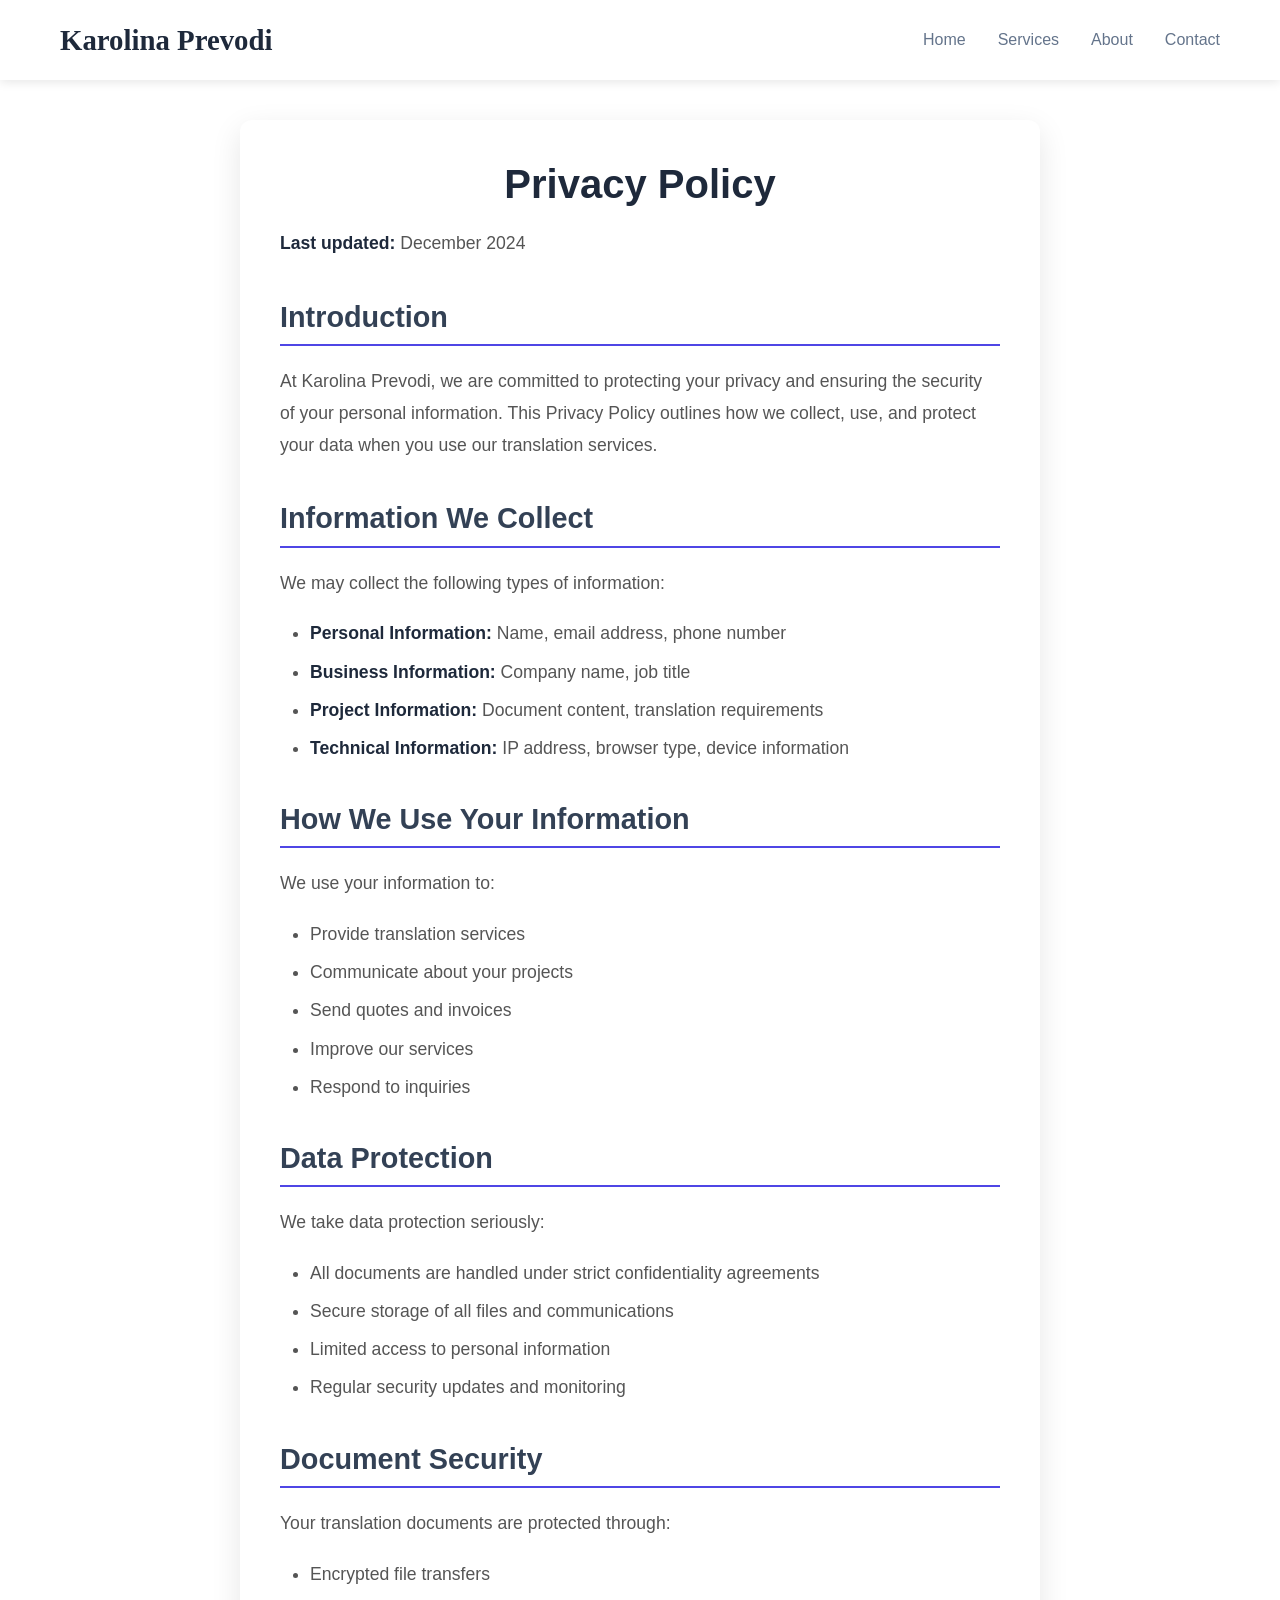
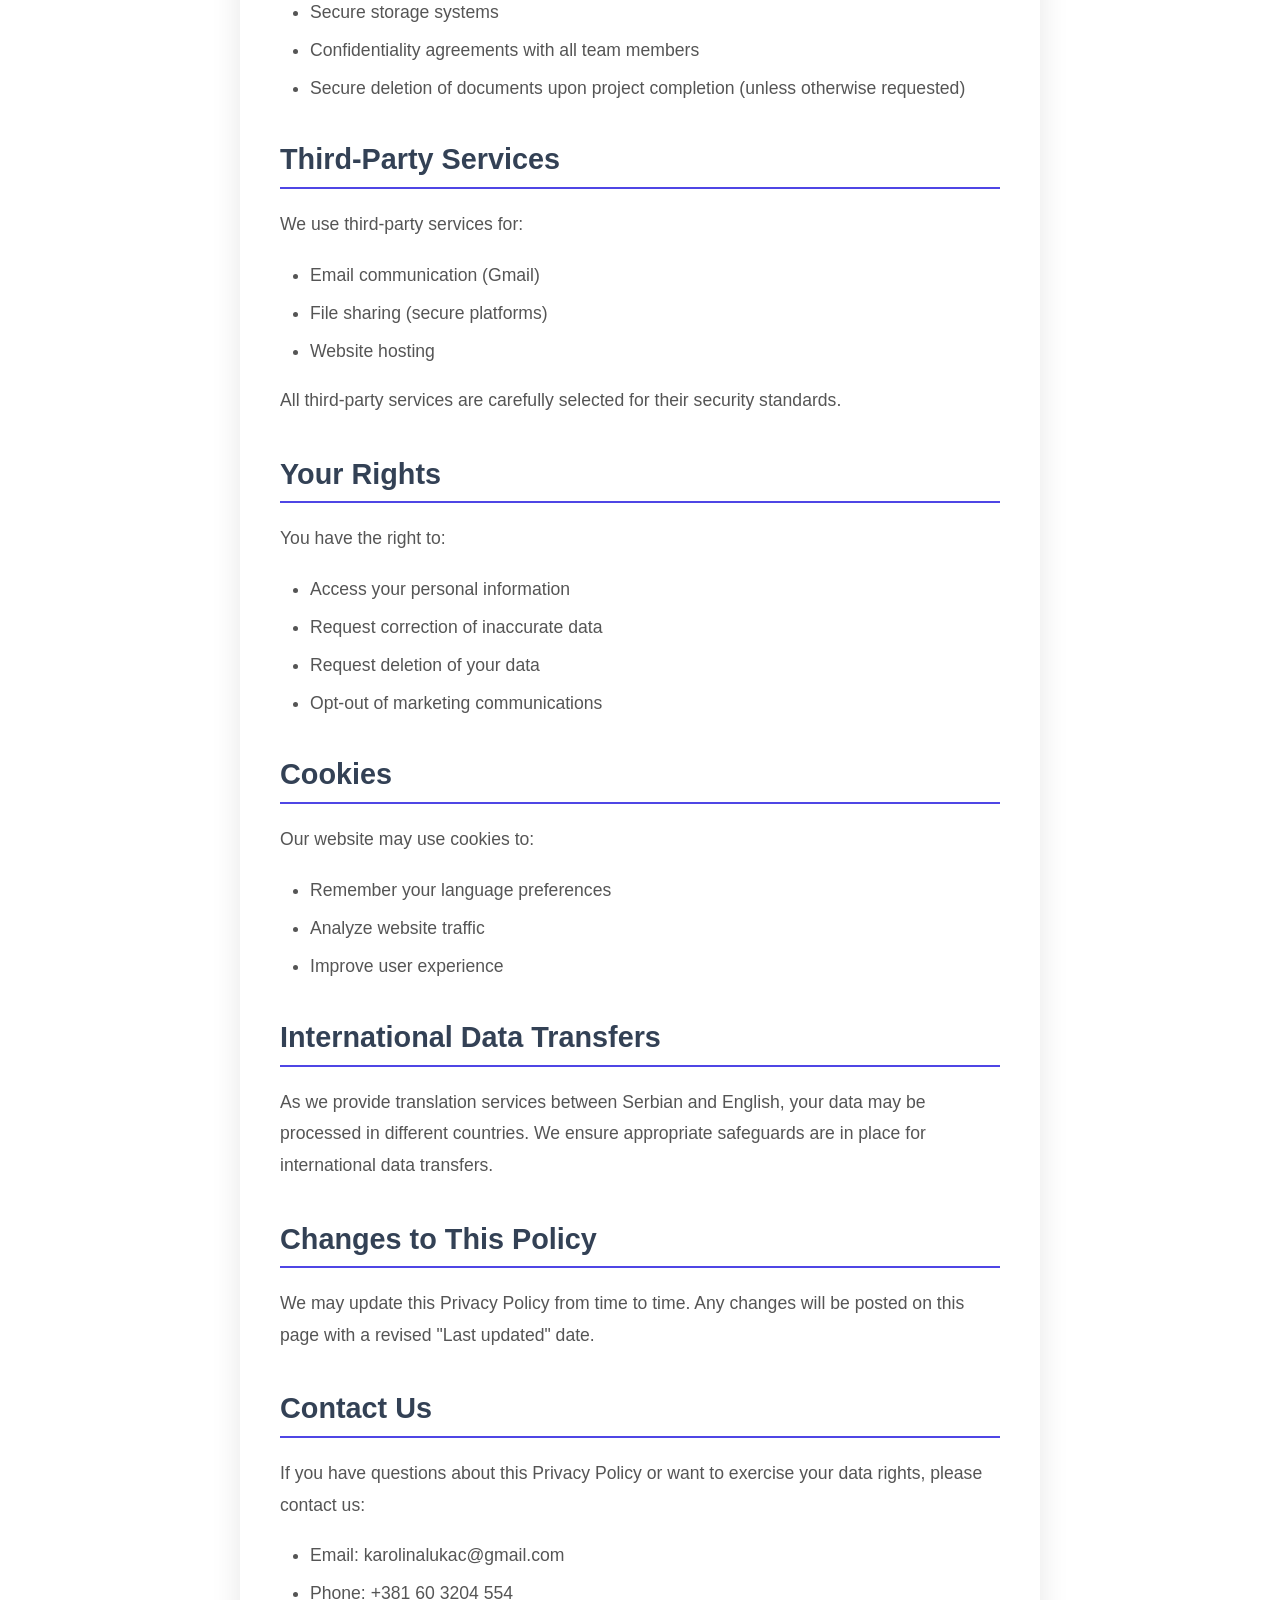
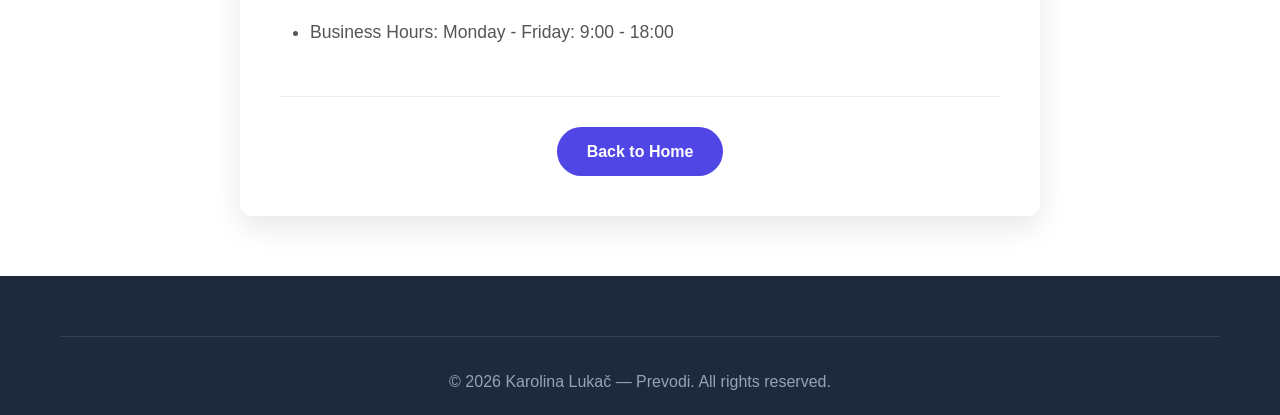
==== commit c8a4a96f: "Redesign: honest content, Serbian default, SEO, bug fixes, modern palette - Remove fabricated stats," ====
--- a/privacy.html
+++ b/privacy.html
@@ -5,10 +5,11 @@
     <meta name="viewport" content="width=device-width, initial-scale=1.0">
     <title>Privacy Policy - Karolina Prevodi</title>
     <meta name="description" content="Privacy Policy for Karolina Prevodi translation services">
+    <link rel="canonical" href="https://karolinaprevodi.github.io/privacy.html">
     <link rel="stylesheet" href="styles.css">
     <link rel="stylesheet" href="https://cdnjs.cloudflare.com/ajax/libs/font-awesome/6.4.0/css/all.min.css">
-    <script src="translations.js"></script>
-    <script src="script.js"></script>
+    <link rel="icon" type="image/svg+xml" href="favicon.svg">
+    <script src="script.js" defer></script>
 </head>
 <body>
     <!-- Header -->
@@ -134,7 +135,7 @@
     <footer class="footer">
         <div class="container">
             <div class="footer-bottom">
-                <p>&copy; 2024 Karolina Prevodi. All rights reserved.</p>
+                <p>&copy; 2026 Karolina Lukač — Prevodi. All rights reserved.</p>
             </div>
         </div>
     </footer>
--- a/styles.css
+++ b/styles.css
@@ -1,3 +1,22 @@
+/* Design tokens */
+:root {
+    --primary: #4f46e5;
+    --primary-dark: #4338ca;
+    --ink: #1e293b;
+    --ink-2: #334155;
+    --ink-3: #475569;
+    --muted: #64748b;
+    --muted-2: #94a3b8;
+    --surface: #f8fafc;
+    --border: #e2e8f0;
+    --grad-a: #6366f1;
+    --grad-b: #8b5cf6;
+    --success-bg: #ecfdf5;
+    --success-ink: #047857;
+    --error-bg: #fef2f2;
+    --error-ink: #b91c1c;
+}
+
 /* Reset and Base Styles */
 * {
     margin: 0;
@@ -32,14 +51,14 @@
 .section-title {
     font-size: 2.5rem;
     font-weight: 700;
-    color: #2c3e50;
+    color: var(--ink);
     margin-bottom: 1rem;
     text-align: center;
 }
 
 .section-subtitle {
     font-size: 1.1rem;
-    color: #6c757d;
+    color: var(--muted);
     text-align: center;
     margin-bottom: 3rem;
     max-width: 600px;
@@ -72,7 +91,7 @@
     font-family: 'Playfair Display', serif;
     font-size: 1.8rem;
     font-weight: 700;
-    color: #2c3e50;
+    color: var(--ink);
 }
 
 .nav-menu {
@@ -83,7 +102,7 @@
 
 .nav-link {
     text-decoration: none;
-    color: #6c757d;
+    color: var(--muted);
     font-weight: 500;
     transition: color 0.3s ease;
     position: relative;
@@ -91,7 +110,7 @@
 
 .nav-link:hover,
 .nav-link.active {
-    color: #3498db;
+    color: var(--primary);
 }
 
 .nav-link::after {
@@ -101,7 +120,7 @@
     left: 0;
     width: 0;
     height: 2px;
-    background: #3498db;
+    background: var(--primary);
     transition: width 0.3s ease;
 }
 
@@ -126,8 +145,8 @@
     align-items: center;
     gap: 0.5rem;
     background: transparent;
-    border: 2px solid #3498db;
-    color: #3498db;
+    border: 2px solid var(--primary);
+    color: var(--primary);
     padding: 0.5rem 1rem;
     border-radius: 25px;
     cursor: pointer;
@@ -137,7 +156,7 @@
 }
 
 .language-btn:hover {
-    background: #3498db;
+    background: var(--primary);
     color: white;
 }
 
@@ -182,11 +201,11 @@
 }
 
 .language-option:hover {
-    background: #f8f9fa;
+    background: var(--surface);
 }
 
 .language-option.active {
-    background: #3498db;
+    background: var(--primary);
     color: white;
 }
 
@@ -215,7 +234,7 @@
 .bar {
     width: 25px;
     height: 3px;
-    background: #2c3e50;
+    background: var(--ink);
     margin: 3px 0;
     transition: 0.3s;
 }
@@ -223,7 +242,7 @@
 /* Hero Section */
 .hero {
     padding: 120px 0 80px;
-    background: linear-gradient(135deg, #667eea 0%, #764ba2 100%);
+    background: linear-gradient(135deg, var(--grad-a) 0%, var(--grad-b) 100%);
     color: white;
     overflow: hidden;
 }
@@ -246,7 +265,7 @@
 }
 
 .highlight {
-    color: #ffd700;
+    color: #fbbf24;
 }
 
 .hero-subtitle {
@@ -281,14 +300,14 @@
 }
 
 .btn-primary {
-    background: #3498db;
+    background: var(--primary);
     color: white;
 }
 
 .btn-primary:hover {
-    background: #2980b9;
+    background: var(--primary-dark);
     transform: translateY(-2px);
-    box-shadow: 0 10px 20px rgba(52, 152, 219, 0.3);
+    box-shadow: 0 10px 20px rgba(79, 70, 229, 0.3);
 }
 
 .btn-secondary {
@@ -299,7 +318,7 @@
 
 .btn-secondary:hover {
     background: white;
-    color: #3498db;
+    color: var(--primary);
 }
 
 .btn-full {
@@ -309,7 +328,7 @@
 /* Section Badge */
 .section-badge {
     display: inline-block;
-    background: linear-gradient(135deg, #667eea 0%, #764ba2 100%);
+    background: linear-gradient(135deg, var(--grad-a) 0%, var(--grad-b) 100%);
     color: white;
     padding: 0.5rem 1.5rem;
     border-radius: 50px;
@@ -324,7 +343,7 @@
 /* Services Section */
 .services {
     padding: 100px 0;
-    background: linear-gradient(135deg, #f8f9fa 0%, #e9ecef 100%);
+    background: linear-gradient(135deg, var(--surface) 0%, var(--border) 100%);
     position: relative;
     overflow: hidden;
 }
@@ -336,7 +355,7 @@
     left: 0;
     right: 0;
     height: 1px;
-    background: linear-gradient(90deg, transparent, #3498db, transparent);
+    background: linear-gradient(90deg, transparent, var(--primary), transparent);
     opacity: 0.3;
 }
 
@@ -354,7 +373,7 @@
     overflow: hidden;
     transition: all 0.4s cubic-bezier(0.175, 0.885, 0.32, 1.275);
     position: relative;
-    border: 1px solid rgba(52, 152, 219, 0.1);
+    border: 1px solid rgba(79, 70, 229, 0.1);
 }
 
 .service-card::before {
@@ -364,15 +383,15 @@
     left: 0;
     right: 0;
     height: 4px;
-    background: linear-gradient(90deg, #3498db, #2980b9);
+    background: linear-gradient(90deg, var(--primary), var(--primary-dark));
     transform: scaleX(0);
     transition: transform 0.3s ease;
 }
 
 .service-card:hover {
     transform: translateY(-15px) scale(1.02);
-    box-shadow: 0 25px 60px rgba(52, 152, 219, 0.15);
-    border-color: rgba(52, 152, 219, 0.3);
+    box-shadow: 0 25px 60px rgba(79, 70, 229, 0.15);
+    border-color: rgba(79, 70, 229, 0.3);
 }
 
 .service-card:hover::before {
@@ -392,14 +411,14 @@
     display: flex;
     align-items: center;
     justify-content: center;
-    background: linear-gradient(135deg, #3498db 0%, #2980b9 100%);
+    background: linear-gradient(135deg, var(--primary) 0%, var(--primary-dark) 100%);
     color: white;
     border-radius: 20px;
     font-size: 2rem;
     position: relative;
     z-index: 2;
     transition: all 0.3s ease;
-    box-shadow: 0 10px 25px rgba(52, 152, 219, 0.3);
+    box-shadow: 0 10px 25px rgba(79, 70, 229, 0.3);
 }
 
 .service-icon-bg {
@@ -409,7 +428,7 @@
     transform: translate(-50%, -50%);
     width: 100px;
     height: 100px;
-    background: radial-gradient(circle, rgba(52, 152, 219, 0.1) 0%, transparent 70%);
+    background: radial-gradient(circle, rgba(79, 70, 229, 0.1) 0%, transparent 70%);
     border-radius: 50%;
     z-index: 1;
     transition: all 0.3s ease;
@@ -417,12 +436,12 @@
 
 .service-card:hover .service-icon {
     transform: scale(1.1) rotate(5deg);
-    box-shadow: 0 15px 35px rgba(52, 152, 219, 0.4);
+    box-shadow: 0 15px 35px rgba(79, 70, 229, 0.4);
 }
 
 .service-card:hover .service-icon-bg {
     transform: translate(-50%, -50%) scale(1.2);
-    background: radial-gradient(circle, rgba(52, 152, 219, 0.15) 0%, transparent 70%);
+    background: radial-gradient(circle, rgba(79, 70, 229, 0.15) 0%, transparent 70%);
 }
 
 .service-content {
@@ -433,18 +452,18 @@
 .service-title {
     font-size: 1.5rem;
     font-weight: 700;
-    color: #2c3e50;
+    color: var(--ink);
     margin-bottom: 1rem;
     position: relative;
     transition: color 0.3s ease;
 }
 
 .service-card:hover .service-title {
-    color: #3498db;
+    color: var(--primary);
 }
 
 .service-description {
-    color: #6c757d;
+    color: var(--muted);
     line-height: 1.7;
     margin-bottom: 1.5rem;
     font-size: 0.95rem;
@@ -461,7 +480,7 @@
     align-items: center;
     gap: 0.75rem;
     font-size: 0.9rem;
-    color: #495057;
+    color: var(--ink-3);
     opacity: 1;
     transform: translateX(0);
     transition: all 0.3s ease;
@@ -508,14 +527,14 @@
     transform: translateX(-50%);
     width: 60px;
     height: 3px;
-    background: linear-gradient(90deg, #3498db, #2980b9);
+    background: linear-gradient(90deg, var(--primary), var(--primary-dark));
     border-radius: 2px;
 }
 
 .section-header .section-subtitle {
     max-width: 600px;
     margin: 0 auto;
-    color: #6c757d;
+    color: var(--muted);
     font-size: 1.1rem;
     line-height: 1.6;
 }
@@ -534,7 +553,7 @@
     left: 0;
     right: 0;
     height: 1px;
-    background: linear-gradient(90deg, transparent, #3498db, transparent);
+    background: linear-gradient(90deg, transparent, var(--primary), transparent);
     opacity: 0.3;
 }
 
@@ -551,7 +570,7 @@
 
 .about-description {
     font-size: 1.1rem;
-    color: #6c757d;
+    color: var(--muted);
     line-height: 1.8;
     position: relative;
     padding-left: 2rem;
@@ -563,7 +582,7 @@
     left: 0;
     top: -10px;
     font-size: 3rem;
-    color: #3498db;
+    color: var(--primary);
     opacity: 0.3;
     font-family: 'Playfair Display', serif;
 }
@@ -576,25 +595,25 @@
 }
 
 .stat-item {
-    background: linear-gradient(135deg, #f8f9fa 0%, #e9ecef 100%);
+    background: linear-gradient(135deg, var(--surface) 0%, var(--border) 100%);
     padding: 2rem 1.5rem;
     border-radius: 15px;
     text-align: center;
-    border: 1px solid rgba(52, 152, 219, 0.1);
+    border: 1px solid rgba(79, 70, 229, 0.1);
     transition: all 0.3s ease;
 }
 
 .stat-item:hover {
     transform: translateY(-5px);
-    box-shadow: 0 15px 30px rgba(52, 152, 219, 0.1);
-    border-color: rgba(52, 152, 219, 0.2);
+    box-shadow: 0 15px 30px rgba(79, 70, 229, 0.1);
+    border-color: rgba(79, 70, 229, 0.2);
 }
 
 .stat-icon {
     font-size: 2rem;
-    color: #3498db;
+    color: var(--primary);
     margin-bottom: 1rem;
-    background: rgba(52, 152, 219, 0.1);
+    background: rgba(79, 70, 229, 0.1);
     width: 60px;
     height: 60px;
     display: flex;
@@ -611,30 +630,30 @@
 .stat-number {
     font-size: 2.5rem;
     font-weight: 700;
-    color: #3498db;
+    color: var(--primary);
     margin-bottom: 0.5rem;
-    background: linear-gradient(135deg, #3498db, #2980b9);
+    background: linear-gradient(135deg, var(--primary), var(--primary-dark));
     -webkit-background-clip: text;
     -webkit-text-fill-color: transparent;
     background-clip: text;
 }
 
 .stat-label {
-    color: #6c757d;
+    color: var(--muted);
     font-size: 0.9rem;
     font-weight: 500;
 }
 
 .about-skills {
-    background: #f8f9fa;
+    background: var(--surface);
     padding: 2.5rem;
     border-radius: 20px;
-    border: 1px solid rgba(52, 152, 219, 0.1);
+    border: 1px solid rgba(79, 70, 229, 0.1);
 }
 
 .skills-title {
     font-size: 1.5rem;
-    color: #2c3e50;
+    color: var(--ink);
     margin-bottom: 2rem;
     text-align: center;
     position: relative;
@@ -648,7 +667,7 @@
     transform: translateX(-50%);
     width: 40px;
     height: 3px;
-    background: linear-gradient(90deg, #3498db, #2980b9);
+    background: linear-gradient(90deg, var(--primary), var(--primary-dark));
     border-radius: 2px;
 }
 
@@ -661,14 +680,14 @@
     background: white;
     padding: 1.5rem;
     border-radius: 12px;
-    border: 1px solid rgba(52, 152, 219, 0.1);
+    border: 1px solid rgba(79, 70, 229, 0.1);
     transition: all 0.3s ease;
 }
 
 .skill-item:hover {
     transform: translateX(5px);
-    border-color: rgba(52, 152, 219, 0.2);
-    box-shadow: 0 5px 15px rgba(52, 152, 219, 0.1);
+    border-color: rgba(79, 70, 229, 0.2);
+    box-shadow: 0 5px 15px rgba(79, 70, 229, 0.1);
 }
 
 .skill-header {
@@ -680,31 +699,48 @@
 
 .skill-name {
     font-weight: 600;
-    color: #2c3e50;
+    color: var(--ink);
     font-size: 1rem;
 }
 
 .skill-percentage {
-    color: #3498db;
+    color: var(--primary);
     font-weight: 700;
     font-size: 0.9rem;
 }
 
 .skill-bar {
-    height: 10px;
-    background: #e9ecef;
-    border-radius: 5px;
+    height: 12px;
+    background: var(--border);
+    border-radius: 6px;
     overflow: hidden;
     position: relative;
+    box-shadow: inset 0 2px 4px rgba(0, 0, 0, 0.1);
 }
 
 .skill-progress {
     height: 100%;
-    background: linear-gradient(90deg, #3498db, #2980b9);
+    background: linear-gradient(90deg, var(--primary), var(--primary-dark));
     border-radius: 5px;
     width: 0;
-    transition: width 1.5s ease;
-    position: relative;
+    transition: width 2s cubic-bezier(0.4, 0, 0.2, 1);
+    position: relative;
+    box-shadow: 0 2px 4px rgba(79, 70, 229, 0.3);
+    animation: fillBar 2s ease-out forwards;
+}
+
+.skill-progress[data-skill="95"] {
+    animation-delay: 0.5s;
+}
+
+.skill-progress[data-skill="100"] {
+    animation-delay: 0.7s;
+}
+
+@keyframes fillBar {
+    to {
+        width: var(--skill-width);
+    }
 }
 
 .skill-progress::after {
@@ -743,7 +779,7 @@
     left: -20px;
     right: -20px;
     bottom: -20px;
-    background: linear-gradient(135deg, #667eea 0%, #764ba2 100%);
+    background: linear-gradient(135deg, var(--grad-a) 0%, var(--grad-b) 100%);
     border-radius: 50%;
     opacity: 0.1;
     animation: pulse 3s ease-in-out infinite;
@@ -760,7 +796,7 @@
     left: 50%;
     transform: translate(-50%, -50%);
     font-size: 6rem;
-    color: #3498db;
+    color: var(--primary);
     z-index: 2;
     animation: float 3s ease-in-out infinite;
 }
@@ -788,8 +824,8 @@
     align-items: center;
     justify-content: center;
     font-size: 1.2rem;
-    color: #3498db;
-    box-shadow: 0 5px 15px rgba(52, 152, 219, 0.2);
+    color: var(--primary);
+    box-shadow: 0 5px 15px rgba(79, 70, 229, 0.2);
     animation: rotate 20s linear infinite;
 }
 
@@ -821,7 +857,7 @@
 /* Portfolio Section */
 .portfolio {
     padding: 80px 0;
-    background: #f8f9fa;
+    background: var(--surface);
 }
 
 /* Testimonials Section */
@@ -838,7 +874,7 @@
     left: 0;
     right: 0;
     height: 1px;
-    background: linear-gradient(90deg, transparent, #3498db, transparent);
+    background: linear-gradient(90deg, transparent, var(--primary), transparent);
     opacity: 0.3;
 }
 
@@ -850,18 +886,18 @@
 }
 
 .testimonial-card {
-    background: linear-gradient(135deg, #f8f9fa 0%, #e9ecef 100%);
+    background: linear-gradient(135deg, var(--surface) 0%, var(--border) 100%);
     padding: 2.5rem;
     border-radius: 20px;
-    border: 1px solid rgba(52, 152, 219, 0.1);
+    border: 1px solid rgba(79, 70, 229, 0.1);
     transition: all 0.3s ease;
     position: relative;
 }
 
 .testimonial-card:hover {
     transform: translateY(-10px);
-    box-shadow: 0 20px 40px rgba(52, 152, 219, 0.15);
-    border-color: rgba(52, 152, 219, 0.2);
+    box-shadow: 0 20px 40px rgba(79, 70, 229, 0.15);
+    border-color: rgba(79, 70, 229, 0.2);
 }
 
 .testimonial-content {
@@ -872,12 +908,12 @@
     display: flex;
     gap: 0.5rem;
     margin-bottom: 1.5rem;
-    color: #ffd700;
+    color: #fbbf24;
     font-size: 1.2rem;
 }
 
 .testimonial-text {
-    color: #495057;
+    color: var(--ink-3);
     line-height: 1.8;
     font-style: italic;
     position: relative;
@@ -890,7 +926,7 @@
     left: 0;
     top: -10px;
     font-size: 3rem;
-    color: #3498db;
+    color: var(--primary);
     opacity: 0.3;
     font-family: 'Playfair Display', serif;
 }
@@ -904,7 +940,7 @@
 .author-avatar {
     width: 60px;
     height: 60px;
-    background: linear-gradient(135deg, #3498db 0%, #2980b9 100%);
+    background: linear-gradient(135deg, var(--primary) 0%, var(--primary-dark) 100%);
     border-radius: 50%;
     display: flex;
     align-items: center;
@@ -915,20 +951,20 @@
 }
 
 .author-name {
-    color: #2c3e50;
+    color: var(--ink);
     font-weight: 600;
     margin-bottom: 0.3rem;
 }
 
 .author-title {
-    color: #6c757d;
+    color: var(--muted);
     font-size: 0.9rem;
 }
 
 /* Process Section */
 .process {
     padding: 100px 0;
-    background: linear-gradient(135deg, #f8f9fa 0%, #e9ecef 100%);
+    background: linear-gradient(135deg, var(--surface) 0%, var(--border) 100%);
     position: relative;
 }
 
@@ -943,7 +979,7 @@
     background: white;
     padding: 2.5rem;
     border-radius: 20px;
-    border: 1px solid rgba(52, 152, 219, 0.1);
+    border: 1px solid rgba(79, 70, 229, 0.1);
     transition: all 0.3s ease;
     position: relative;
     text-align: center;
@@ -951,14 +987,14 @@
 
 .step-item:hover {
     transform: translateY(-10px);
-    box-shadow: 0 20px 40px rgba(52, 152, 219, 0.15);
-    border-color: rgba(52, 152, 219, 0.2);
+    box-shadow: 0 20px 40px rgba(79, 70, 229, 0.15);
+    border-color: rgba(79, 70, 229, 0.2);
 }
 
 .step-number {
     width: 60px;
     height: 60px;
-    background: linear-gradient(135deg, #3498db 0%, #2980b9 100%);
+    background: linear-gradient(135deg, var(--primary) 0%, var(--primary-dark) 100%);
     color: white;
     border-radius: 50%;
     display: flex;
@@ -967,18 +1003,18 @@
     font-size: 1.5rem;
     font-weight: 700;
     margin: 0 auto 1.5rem;
-    box-shadow: 0 10px 25px rgba(52, 152, 219, 0.3);
+    box-shadow: 0 10px 25px rgba(79, 70, 229, 0.3);
 }
 
 .step-title {
-    color: #2c3e50;
+    color: var(--ink);
     font-size: 1.3rem;
     font-weight: 600;
     margin-bottom: 1rem;
 }
 
 .step-description {
-    color: #6c757d;
+    color: var(--muted);
     line-height: 1.6;
 }
 
@@ -996,7 +1032,7 @@
     left: 0;
     right: 0;
     height: 1px;
-    background: linear-gradient(90deg, transparent, #3498db, transparent);
+    background: linear-gradient(90deg, transparent, var(--primary), transparent);
     opacity: 0.3;
 }
 
@@ -1007,10 +1043,10 @@
 }
 
 .faq-item {
-    background: linear-gradient(135deg, #ffffff 0%, #f8f9fa 100%);
+    background: linear-gradient(135deg, #ffffff 0%, var(--surface) 100%);
     border-radius: 20px;
     margin-bottom: 1.5rem;
-    border: 2px solid rgba(52, 152, 219, 0.1);
+    border: 2px solid rgba(79, 70, 229, 0.1);
     overflow: hidden;
     transition: all 0.4s cubic-bezier(0.4, 0, 0.2, 1);
     box-shadow: 0 4px 15px rgba(0, 0, 0, 0.05);
@@ -1024,14 +1060,14 @@
     left: 0;
     right: 0;
     height: 3px;
-    background: linear-gradient(90deg, #3498db, #2980b9);
+    background: linear-gradient(90deg, var(--primary), var(--primary-dark));
     opacity: 0;
     transition: opacity 0.3s ease;
 }
 
 .faq-item:hover {
-    border-color: rgba(52, 152, 219, 0.3);
-    box-shadow: 0 8px 25px rgba(52, 152, 219, 0.15);
+    border-color: rgba(79, 70, 229, 0.3);
+    box-shadow: 0 8px 25px rgba(79, 70, 229, 0.15);
     transform: translateY(-2px);
 }
 
@@ -1040,8 +1076,8 @@
 }
 
 .faq-item.active {
-    border-color: #3498db;
-    box-shadow: 0 12px 35px rgba(52, 152, 219, 0.2);
+    border-color: var(--primary);
+    box-shadow: 0 12px 35px rgba(79, 70, 229, 0.2);
 }
 
 .faq-item.active::before {
@@ -1049,7 +1085,7 @@
 }
 
 .faq-item.active .faq-question {
-    background: linear-gradient(135deg, #3498db 0%, #2980b9 100%);
+    background: linear-gradient(135deg, var(--primary) 0%, var(--primary-dark) 100%);
     color: white;
     padding: 2rem 2.5rem;
 }
@@ -1075,11 +1111,11 @@
 }
 
 .faq-question:hover {
-    background: linear-gradient(135deg, rgba(52, 152, 219, 0.05) 0%, rgba(41, 128, 185, 0.05) 100%);
+    background: linear-gradient(135deg, rgba(79, 70, 229, 0.05) 0%, rgba(67, 56, 202, 0.05) 100%);
 }
 
 .faq-question h3 {
-    color: #2c3e50;
+    color: var(--ink);
     font-weight: 600;
     margin: 0;
     font-size: 1.2rem;
@@ -1088,30 +1124,43 @@
 }
 
 .faq-question i {
-    color: #3498db;
+    color: var(--primary);
     transition: all 0.4s cubic-bezier(0.4, 0, 0.2, 1);
     font-size: 1.3rem;
     flex-shrink: 0;
+    transform: rotate(0deg);
+}
+
+.faq-item.active .faq-question i {
+    transform: rotate(180deg);
+    color: white;
 }
 
 .faq-answer {
-    max-height: 0;
-    overflow: hidden;
-    transition: max-height 0.5s cubic-bezier(0.4, 0, 0.2, 1);
-    background: linear-gradient(135deg, #ffffff 0%, #f8f9fa 100%);
+    display: none;
+    background: linear-gradient(135deg, #ffffff 0%, var(--surface) 100%);
+    opacity: 0;
+    transform: translateY(-10px);
+    transition: all 0.3s ease-out;
 }
 
 .faq-item.active .faq-answer {
-    max-height: 600px;
+    display: block;
+    opacity: 1;
+    transform: translateY(0);
 }
 
 .faq-answer p {
-    padding: 0 2.5rem 2.5rem;
-    color: #495057;
+    padding: 0 2.5rem 0;
+    color: var(--ink-3);
     line-height: 1.8;
     margin: 0;
     font-size: 1.05rem;
-    animation: fadeInUp 0.6s ease-out;
+    transition: padding 0.3s ease-out;
+}
+
+.faq-item.active .faq-answer p {
+    padding: 0 2.5rem 2.5rem;
 }
 
 .portfolio-grid {
@@ -1134,7 +1183,7 @@
 
 .portfolio-image {
     height: 200px;
-    background: linear-gradient(135deg, #667eea 0%, #764ba2 100%);
+    background: linear-gradient(135deg, var(--grad-a) 0%, var(--grad-b) 100%);
     display: flex;
     align-items: center;
     justify-content: center;
@@ -1148,12 +1197,12 @@
 
 .portfolio-title {
     font-size: 1.3rem;
-    color: #2c3e50;
+    color: var(--ink);
     margin-bottom: 1rem;
 }
 
 .portfolio-description {
-    color: #6c757d;
+    color: var(--muted);
     margin-bottom: 1.5rem;
     line-height: 1.6;
 }
@@ -1165,8 +1214,8 @@
 }
 
 .tag {
-    background: #e9ecef;
-    color: #6c757d;
+    background: var(--border);
+    color: var(--muted);
     padding: 0.3rem 0.8rem;
     border-radius: 20px;
     font-size: 0.8rem;
@@ -1185,7 +1234,7 @@
 }
 
 .contact-description {
-    color: #6c757d;
+    color: var(--muted);
     margin-bottom: 2rem;
     line-height: 1.8;
 }
@@ -1203,29 +1252,29 @@
 
 .contact-item i {
     font-size: 1.5rem;
-    color: #3498db;
+    color: var(--primary);
     min-width: 30px;
 }
 
 .contact-info-text h4 {
-    color: #2c3e50;
+    color: var(--ink);
     margin-bottom: 0.3rem;
 }
 
 .contact-info-text p {
-    color: #6c757d;
+    color: var(--muted);
     margin: 0;
     font-size: 0.95rem;
 }
 
 .contact-link {
-    color: #3498db;
+    color: var(--primary);
     text-decoration: none;
     transition: color 0.3s ease;
 }
 
 .contact-link:hover {
-    color: #2980b9;
+    color: var(--primary-dark);
     text-decoration: underline;
 }
 
@@ -1240,7 +1289,7 @@
     justify-content: center;
     width: 40px;
     height: 40px;
-    background: #3498db;
+    background: var(--primary);
     color: white;
     border-radius: 50%;
     text-decoration: none;
@@ -1248,12 +1297,12 @@
 }
 
 .social-link:hover {
-    background: #2980b9;
+    background: var(--primary-dark);
 }
 
 /* Form Styles */
 .form {
-    background: #f8f9fa;
+    background: var(--surface);
     padding: 2rem;
     border-radius: 15px;
 }
@@ -1265,14 +1314,14 @@
 .form-label {
     display: block;
     margin-bottom: 0.5rem;
-    color: #2c3e50;
+    color: var(--ink);
     font-weight: 500;
 }
 
 .form-input {
     width: 100%;
     padding: 12px;
-    border: 2px solid #e9ecef;
+    border: 2px solid var(--border);
     border-radius: 8px;
     font-size: 1rem;
     transition: border-color 0.3s ease;
@@ -1280,7 +1329,7 @@
 
 .form-input:focus {
     outline: none;
-    border-color: #3498db;
+    border-color: var(--primary);
 }
 
 .form-input[type="file"] {
@@ -1291,14 +1340,14 @@
 }
 
 .form-input[type="file"]:hover {
-    border-color: #3498db;
-    background: #f8f9fa;
+    border-color: var(--primary);
+    background: var(--surface);
 }
 
 .form-help {
     display: block;
     margin-top: 0.5rem;
-    color: #6c757d;
+    color: var(--muted);
     font-size: 0.85rem;
     font-style: italic;
 }
@@ -1310,7 +1359,7 @@
 /* CTA Section */
 .cta {
     padding: 100px 0;
-    background: linear-gradient(135deg, #667eea 0%, #764ba2 100%);
+    background: linear-gradient(135deg, var(--grad-a) 0%, var(--grad-b) 100%);
     position: relative;
     overflow: hidden;
 }
@@ -1401,22 +1450,22 @@
 
 .privacy-content h1 {
     font-size: 2.5rem;
-    color: #2c3e50;
+    color: var(--ink);
     margin-bottom: 20px;
     text-align: center;
 }
 
 .privacy-content h2 {
     font-size: 1.8rem;
-    color: #34495e;
+    color: var(--ink-2);
     margin: 40px 0 20px 0;
     padding-bottom: 10px;
-    border-bottom: 2px solid #3498db;
+    border-bottom: 2px solid var(--primary);
 }
 
 .privacy-content h3 {
     font-size: 1.4rem;
-    color: #34495e;
+    color: var(--ink-2);
     margin: 30px 0 15px 0;
 }
 
@@ -1440,7 +1489,7 @@
 }
 
 .privacy-content strong {
-    color: #2c3e50;
+    color: var(--ink);
     font-weight: 600;
 }
 
@@ -1453,7 +1502,7 @@
 
 /* Footer */
 .footer {
-    background: #2c3e50;
+    background: var(--ink);
     color: white;
     padding: 60px 0 20px;
 }
@@ -1472,7 +1521,7 @@
 }
 
 .footer-description {
-    color: #bdc3c7;
+    color: var(--muted-2);
     line-height: 1.6;
 }
 
@@ -1491,7 +1540,7 @@
 }
 
 .footer-list a {
-    color: #bdc3c7;
+    color: var(--muted-2);
     text-decoration: none;
     transition: color 0.3s ease;
 }
@@ -1503,8 +1552,8 @@
 .footer-bottom {
     text-align: center;
     padding-top: 2rem;
-    border-top: 1px solid #34495e;
-    color: #bdc3c7;
+    border-top: 1px solid var(--ink-2);
+    color: var(--muted-2);
 }
 
 /* Responsive Design */
@@ -2031,3 +2080,170 @@
     margin-bottom: 1rem;
     border: 1px solid #f5c6cb;
 }
+
+/* ===== New components (2026 redesign) ===== */
+
+/* Hero badge */
+.hero-badge {
+    display: inline-flex;
+    align-items: center;
+    gap: 0.5rem;
+    background: rgba(255, 255, 255, 0.15);
+    border: 1px solid rgba(255, 255, 255, 0.35);
+    color: #ffffff;
+    padding: 0.5rem 1.1rem;
+    border-radius: 999px;
+    font-size: 0.9rem;
+    font-weight: 500;
+    margin-bottom: 1.25rem;
+    backdrop-filter: blur(6px);
+}
+
+.hero-badge i {
+    font-size: 0.85rem;
+}
+
+/* Nav toggle as <button> */
+.nav-toggle {
+    background: none;
+    border: none;
+    padding: 0;
+}
+
+/* About highlights */
+.about-highlights {
+    display: flex;
+    flex-direction: column;
+    gap: 1.25rem;
+    margin-top: 2rem;
+}
+
+.highlight-item {
+    display: flex;
+    gap: 1rem;
+    align-items: flex-start;
+    background: var(--surface);
+    border: 1px solid var(--border);
+    border-radius: 14px;
+    padding: 1.25rem 1.5rem;
+    transition: transform 0.25s ease, box-shadow 0.25s ease;
+}
+
+.highlight-item:hover {
+    transform: translateY(-2px);
+    box-shadow: 0 8px 25px rgba(79, 70, 229, 0.12);
+}
+
+.highlight-icon {
+    flex-shrink: 0;
+    width: 44px;
+    height: 44px;
+    border-radius: 12px;
+    display: flex;
+    align-items: center;
+    justify-content: center;
+    background: linear-gradient(135deg, var(--grad-a), var(--grad-b));
+    color: #ffffff;
+    font-size: 1.1rem;
+}
+
+.highlight-title {
+    font-size: 1.05rem;
+    color: var(--ink);
+    margin-bottom: 0.25rem;
+}
+
+.highlight-desc {
+    color: var(--muted);
+    font-size: 0.95rem;
+    line-height: 1.6;
+    margin: 0;
+}
+
+/* WhatsApp / Viber chat buttons */
+.chat-buttons {
+    display: flex;
+    gap: 0.75rem;
+    margin-top: 0.5rem;
+    flex-wrap: wrap;
+}
+
+.chat-btn {
+    display: inline-flex;
+    align-items: center;
+    gap: 0.5rem;
+    padding: 0.55rem 1.1rem;
+    border-radius: 999px;
+    font-size: 0.95rem;
+    font-weight: 600;
+    color: #ffffff;
+    text-decoration: none;
+    transition: transform 0.2s ease, box-shadow 0.2s ease, opacity 0.2s ease;
+}
+
+.chat-btn:hover {
+    transform: translateY(-2px);
+    opacity: 0.92;
+}
+
+.chat-btn-whatsapp {
+    background: #25d366;
+    box-shadow: 0 4px 14px rgba(37, 211, 102, 0.35);
+}
+
+.chat-btn-viber {
+    background: #7360f2;
+    box-shadow: 0 4px 14px rgba(115, 96, 242, 0.35);
+}
+
+/* Form status messages */
+.message {
+    padding: 1rem 1.25rem;
+    border-radius: 12px;
+    margin-bottom: 1.25rem;
+    font-weight: 500;
+    white-space: pre-line;
+}
+
+.success-message {
+    background: var(--success-bg);
+    color: var(--success-ink);
+    border: 1px solid rgba(4, 120, 87, 0.25);
+}
+
+.error-message {
+    background: var(--error-bg);
+    color: var(--error-ink);
+    border: 1px solid rgba(185, 28, 28, 0.25);
+}
+
+/* FAQ question as <button> */
+.faq-question {
+    width: 100%;
+    background: none;
+    border: none;
+    text-align: left;
+    font-family: inherit;
+}
+
+/* Accessibility */
+a:focus-visible,
+button:focus-visible,
+input:focus-visible,
+select:focus-visible,
+textarea:focus-visible {
+    outline: 3px solid var(--primary);
+    outline-offset: 2px;
+    border-radius: 4px;
+}
+
+@media (prefers-reduced-motion: reduce) {
+    *,
+    *::before,
+    *::after {
+        animation-duration: 0.01ms !important;
+        animation-iteration-count: 1 !important;
+        transition-duration: 0.01ms !important;
+        scroll-behavior: auto !important;
+    }
+}
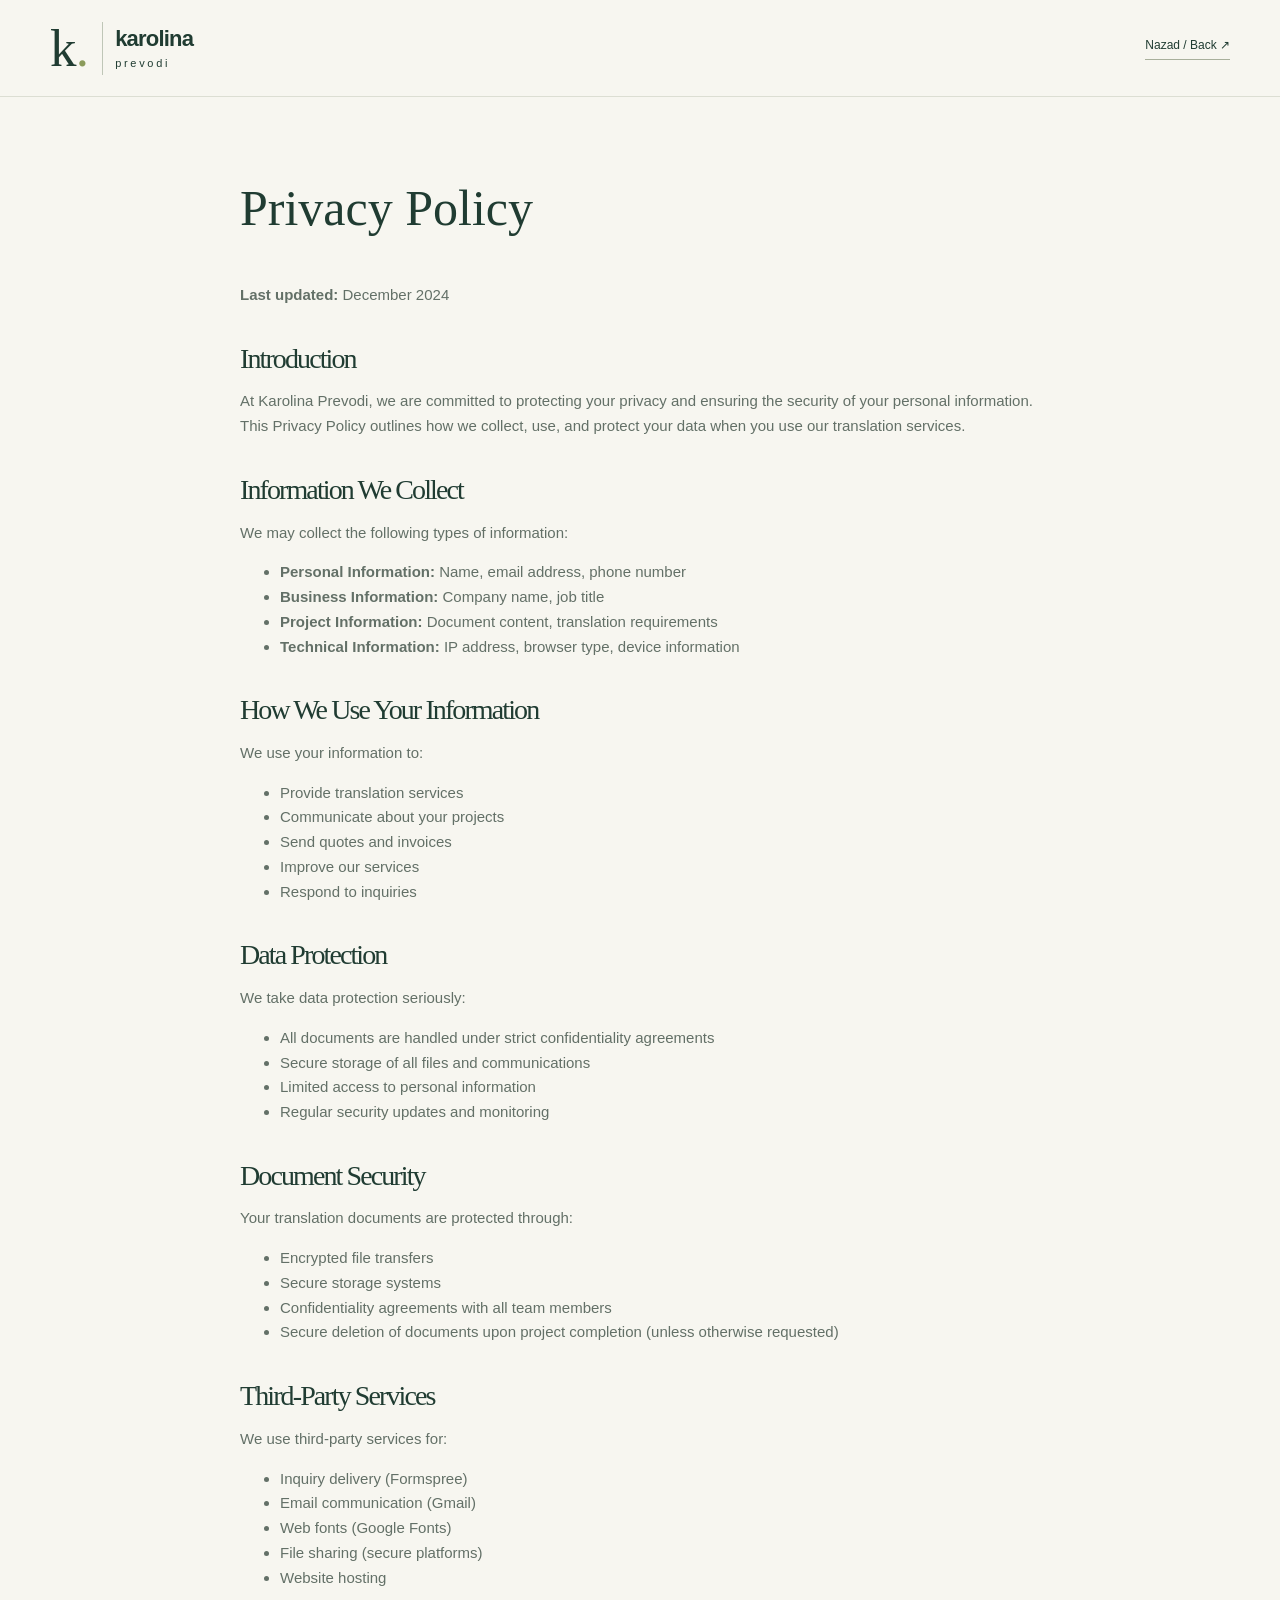
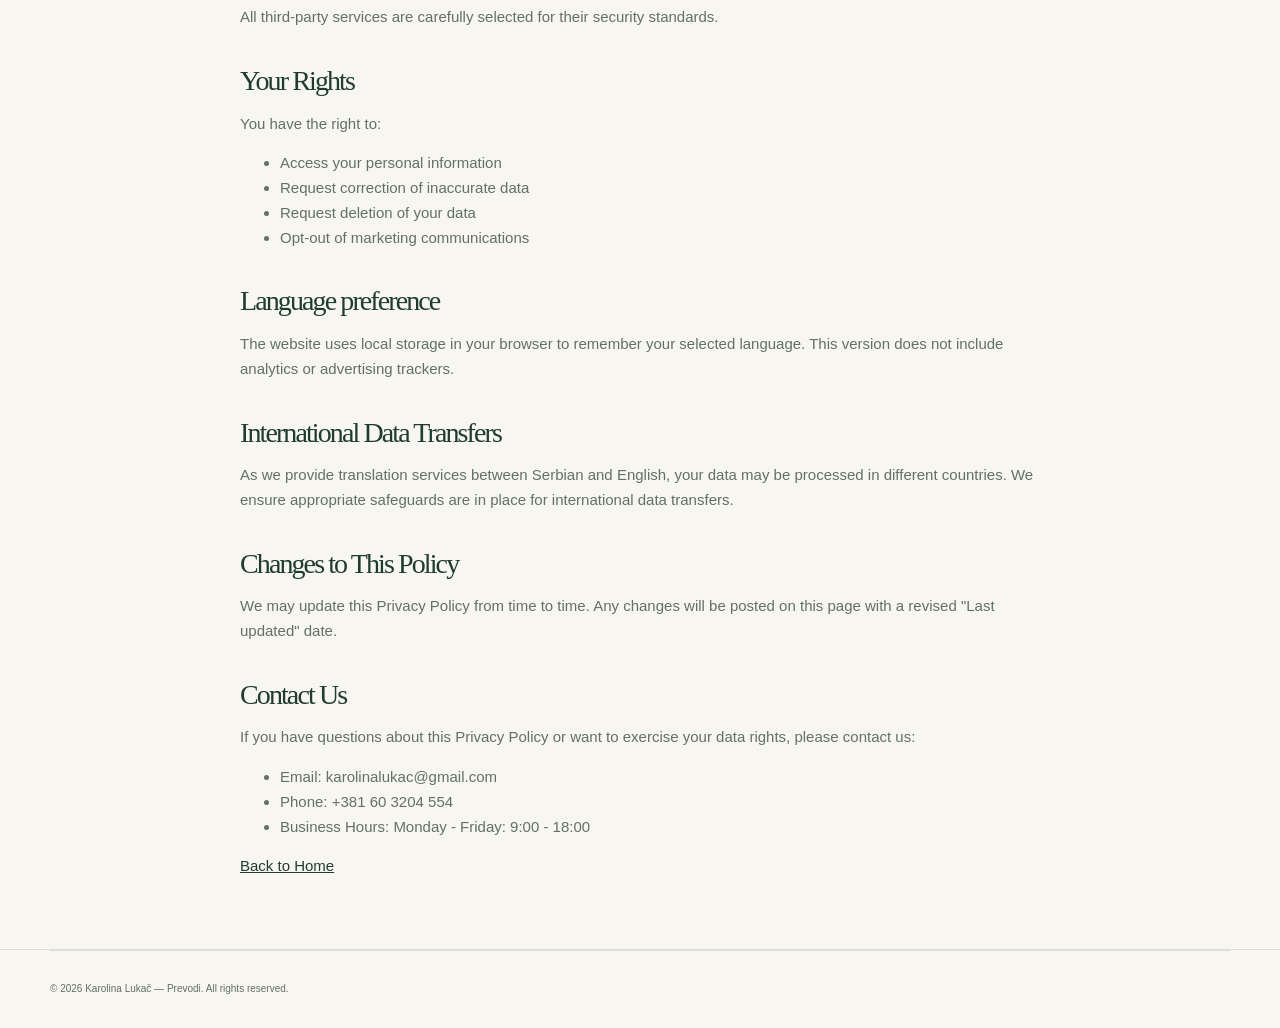
==== commit 72c7bea1: "Redesign translation website and streamline bilingual inquiries" ====
--- a/privacy.html
+++ b/privacy.html
@@ -1,143 +1,169 @@
-<!DOCTYPE html>
+<!doctype html>
 <html lang="en">
-<head>
-    <meta charset="UTF-8">
-    <meta name="viewport" content="width=device-width, initial-scale=1.0">
+  <head>
+    <meta charset="UTF-8" />
+    <meta name="viewport" content="width=device-width, initial-scale=1.0" />
     <title>Privacy Policy - Karolina Prevodi</title>
-    <meta name="description" content="Privacy Policy for Karolina Prevodi translation services">
-    <link rel="canonical" href="https://karolinaprevodi.github.io/privacy.html">
-    <link rel="stylesheet" href="styles.css">
-    <link rel="stylesheet" href="https://cdnjs.cloudflare.com/ajax/libs/font-awesome/6.4.0/css/all.min.css">
-    <link rel="icon" type="image/svg+xml" href="favicon.svg">
+    <meta
+      name="description"
+      content="Privacy Policy for Karolina Prevodi translation services"
+    />
+    <link
+      rel="canonical"
+      href="https://mzs1207.github.io/karolina-prevodi/privacy.html"
+    />
+    <link rel="stylesheet" href="styles.css" />
+    <link
+      rel="stylesheet"
+      href="https://cdnjs.cloudflare.com/ajax/libs/font-awesome/6.4.0/css/all.min.css"
+    />
+    <link rel="icon" type="image/svg+xml" href="favicon.svg" />
     <script src="script.js" defer></script>
-</head>
-<body>
-    <!-- Header -->
+  </head>
+  <body>
     <header class="header">
-        <nav class="nav">
-            <div class="nav-container">
-                <div class="nav-brand">
-                    <h1 class="brand-title">Karolina Prevodi</h1>
-                </div>
-                <ul class="nav-menu">
-                    <li class="nav-item">
-                        <a href="index.html" class="nav-link">Home</a>
-                    </li>
-                    <li class="nav-item">
-                        <a href="index.html#services" class="nav-link">Services</a>
-                    </li>
-                    <li class="nav-item">
-                        <a href="index.html#about" class="nav-link">About</a>
-                    </li>
-                    <li class="nav-item">
-                        <a href="index.html#contact" class="nav-link">Contact</a>
-                    </li>
-                </ul>
-            </div>
-        </nav>
+      <nav class="container nav" aria-label="Main">
+        <a class="brand" href="index.html"
+          ><span class="brand-mark">k<span>.</span></span
+          ><span>karolina<span class="brand-sub">prevodi</span></span></a
+        ><a class="text-link" href="index.html">Nazad / Back ↗</a>
+      </nav>
     </header>
-
     <!-- Main Content -->
     <main class="privacy-page">
-        <div class="container">
-            <div class="privacy-content">
-                <h1>Privacy Policy</h1>
-                <p><strong>Last updated:</strong> December 2024</p>
-                
-                <h2>Introduction</h2>
-                <p>At Karolina Prevodi, we are committed to protecting your privacy and ensuring the security of your personal information. This Privacy Policy outlines how we collect, use, and protect your data when you use our translation services.</p>
-                
-                <h2>Information We Collect</h2>
-                <p>We may collect the following types of information:</p>
-                <ul>
-                    <li><strong>Personal Information:</strong> Name, email address, phone number</li>
-                    <li><strong>Business Information:</strong> Company name, job title</li>
-                    <li><strong>Project Information:</strong> Document content, translation requirements</li>
-                    <li><strong>Technical Information:</strong> IP address, browser type, device information</li>
-                </ul>
-                
-                <h2>How We Use Your Information</h2>
-                <p>We use your information to:</p>
-                <ul>
-                    <li>Provide translation services</li>
-                    <li>Communicate about your projects</li>
-                    <li>Send quotes and invoices</li>
-                    <li>Improve our services</li>
-                    <li>Respond to inquiries</li>
-                </ul>
-                
-                <h2>Data Protection</h2>
-                <p>We take data protection seriously:</p>
-                <ul>
-                    <li>All documents are handled under strict confidentiality agreements</li>
-                    <li>Secure storage of all files and communications</li>
-                    <li>Limited access to personal information</li>
-                    <li>Regular security updates and monitoring</li>
-                </ul>
-                
-                <h2>Document Security</h2>
-                <p>Your translation documents are protected through:</p>
-                <ul>
-                    <li>Encrypted file transfers</li>
-                    <li>Secure storage systems</li>
-                    <li>Confidentiality agreements with all team members</li>
-                    <li>Secure deletion of documents upon project completion (unless otherwise requested)</li>
-                </ul>
-                
-                <h2>Third-Party Services</h2>
-                <p>We use third-party services for:</p>
-                <ul>
-                    <li>Email communication (Gmail)</li>
-                    <li>File sharing (secure platforms)</li>
-                    <li>Website hosting</li>
-                </ul>
-                <p>All third-party services are carefully selected for their security standards.</p>
-                
-                <h2>Your Rights</h2>
-                <p>You have the right to:</p>
-                <ul>
-                    <li>Access your personal information</li>
-                    <li>Request correction of inaccurate data</li>
-                    <li>Request deletion of your data</li>
-                    <li>Opt-out of marketing communications</li>
-                </ul>
-                
-                <h2>Cookies</h2>
-                <p>Our website may use cookies to:</p>
-                <ul>
-                    <li>Remember your language preferences</li>
-                    <li>Analyze website traffic</li>
-                    <li>Improve user experience</li>
-                </ul>
-                
-                <h2>International Data Transfers</h2>
-                <p>As we provide translation services between Serbian and English, your data may be processed in different countries. We ensure appropriate safeguards are in place for international data transfers.</p>
-                
-                <h2>Changes to This Policy</h2>
-                <p>We may update this Privacy Policy from time to time. Any changes will be posted on this page with a revised "Last updated" date.</p>
-                
-                <h2>Contact Us</h2>
-                <p>If you have questions about this Privacy Policy or want to exercise your data rights, please contact us:</p>
-                <ul>
-                    <li>Email: karolinalukac@gmail.com</li>
-                    <li>Phone: +381 60 3204 554</li>
-                    <li>Business Hours: Monday - Friday: 9:00 - 18:00</li>
-                </ul>
-                
-                <div class="back-to-home">
-                    <a href="index.html" class="btn btn-primary">Back to Home</a>
-                </div>
-            </div>
+      <div>
+        <div class="privacy-content">
+          <h1>Privacy Policy</h1>
+          <p><strong>Last updated:</strong> December 2024</p>
+
+          <h2>Introduction</h2>
+          <p>
+            At Karolina Prevodi, we are committed to protecting your privacy and
+            ensuring the security of your personal information. This Privacy
+            Policy outlines how we collect, use, and protect your data when you
+            use our translation services.
+          </p>
+
+          <h2>Information We Collect</h2>
+          <p>We may collect the following types of information:</p>
+          <ul>
+            <li>
+              <strong>Personal Information:</strong> Name, email address, phone
+              number
+            </li>
+            <li>
+              <strong>Business Information:</strong> Company name, job title
+            </li>
+            <li>
+              <strong>Project Information:</strong> Document content,
+              translation requirements
+            </li>
+            <li>
+              <strong>Technical Information:</strong> IP address, browser type,
+              device information
+            </li>
+          </ul>
+
+          <h2>How We Use Your Information</h2>
+          <p>We use your information to:</p>
+          <ul>
+            <li>Provide translation services</li>
+            <li>Communicate about your projects</li>
+            <li>Send quotes and invoices</li>
+            <li>Improve our services</li>
+            <li>Respond to inquiries</li>
+          </ul>
+
+          <h2>Data Protection</h2>
+          <p>We take data protection seriously:</p>
+          <ul>
+            <li>
+              All documents are handled under strict confidentiality agreements
+            </li>
+            <li>Secure storage of all files and communications</li>
+            <li>Limited access to personal information</li>
+            <li>Regular security updates and monitoring</li>
+          </ul>
+
+          <h2>Document Security</h2>
+          <p>Your translation documents are protected through:</p>
+          <ul>
+            <li>Encrypted file transfers</li>
+            <li>Secure storage systems</li>
+            <li>Confidentiality agreements with all team members</li>
+            <li>
+              Secure deletion of documents upon project completion (unless
+              otherwise requested)
+            </li>
+          </ul>
+
+          <h2>Third-Party Services</h2>
+          <p>We use third-party services for:</p>
+          <ul>
+            <li>Inquiry delivery (Formspree)</li>
+            <li>Email communication (Gmail)</li>
+            <li>Web fonts (Google Fonts)</li>
+            <li>File sharing (secure platforms)</li>
+            <li>Website hosting</li>
+          </ul>
+          <p>
+            All third-party services are carefully selected for their security
+            standards.
+          </p>
+
+          <h2>Your Rights</h2>
+          <p>You have the right to:</p>
+          <ul>
+            <li>Access your personal information</li>
+            <li>Request correction of inaccurate data</li>
+            <li>Request deletion of your data</li>
+            <li>Opt-out of marketing communications</li>
+          </ul>
+
+          <h2>Language preference</h2>
+          <p>
+            The website uses local storage in your browser to remember your
+            selected language. This version does not include analytics or
+            advertising trackers.
+          </p>
+          <h2>International Data Transfers</h2>
+          <p>
+            As we provide translation services between Serbian and English, your
+            data may be processed in different countries. We ensure appropriate
+            safeguards are in place for international data transfers.
+          </p>
+
+          <h2>Changes to This Policy</h2>
+          <p>
+            We may update this Privacy Policy from time to time. Any changes
+            will be posted on this page with a revised "Last updated" date.
+          </p>
+
+          <h2>Contact Us</h2>
+          <p>
+            If you have questions about this Privacy Policy or want to exercise
+            your data rights, please contact us:
+          </p>
+          <ul>
+            <li>Email: karolinalukac@gmail.com</li>
+            <li>Phone: +381 60 3204 554</li>
+            <li>Business Hours: Monday - Friday: 9:00 - 18:00</li>
+          </ul>
+
+          <div class="back-to-home">
+            <a href="index.html" class="btn btn-primary">Back to Home</a>
+          </div>
         </div>
+      </div>
     </main>
 
     <!-- Footer -->
     <footer class="footer">
-        <div class="container">
-            <div class="footer-bottom">
-                <p>&copy; 2026 Karolina Lukač — Prevodi. All rights reserved.</p>
-            </div>
+      <div class="container">
+        <div class="footer-bottom">
+          <p>&copy; 2026 Karolina Lukač — Prevodi. All rights reserved.</p>
         </div>
+      </div>
     </footer>
-</body>
+  </body>
 </html>
--- a/styles.css
+++ b/styles.css
@@ -1,2249 +1,1721 @@
-/* Design tokens */
 :root {
-    --primary: #4f46e5;
-    --primary-dark: #4338ca;
-    --ink: #1e293b;
-    --ink-2: #334155;
-    --ink-3: #475569;
-    --muted: #64748b;
-    --muted-2: #94a3b8;
-    --surface: #f8fafc;
-    --border: #e2e8f0;
-    --grad-a: #6366f1;
-    --grad-b: #8b5cf6;
-    --success-bg: #ecfdf5;
-    --success-ink: #047857;
-    --error-bg: #fef2f2;
-    --error-ink: #b91c1c;
-}
-
-/* Reset and Base Styles */
+  --paper: #f7f6f0;
+  --ink: #203c32;
+  --muted: #637067;
+  --green: #244e3c;
+  --lime: #dce7a8;
+  --line: #dcded3;
+  --serif: "Playfair Display", Georgia, serif;
+  --sans: "DM Sans", Arial, sans-serif;
+}
 * {
-    margin: 0;
-    padding: 0;
-    box-sizing: border-box;
-}
-
+  box-sizing: border-box;
+}
 html {
-    scroll-behavior: smooth;
-}
-
+  scroll-behavior: smooth;
+  scroll-padding-top: 100px;
+}
 body {
-    font-family: 'Inter', -apple-system, BlinkMacSystemFont, 'Segoe UI', Roboto, sans-serif;
-    line-height: 1.6;
-    color: #333;
-    background-color: #ffffff;
-}
-
+  margin: 0;
+  background: var(--paper);
+  color: var(--ink);
+  font: 15px/1.65 var(--sans);
+  -webkit-font-smoothing: antialiased;
+}
+a {
+  color: inherit;
+  text-decoration: none;
+}
+button,
+input,
+select,
+textarea {
+  font: inherit;
+}
+button,
+a,
+input,
+select,
+textarea,
+summary {
+  -webkit-tap-highlight-color: transparent;
+}
+button,
+a,
+summary {
+  touch-action: manipulation;
+}
+button {
+  cursor: pointer;
+}
+button:disabled {
+  cursor: wait;
+  opacity: 0.65;
+}
+a:focus-visible,
+button:focus-visible,
+summary:focus-visible {
+  outline: 3px solid #819843;
+  outline-offset: 5px;
+}
+input:focus,
+select:focus,
+textarea:focus {
+  outline: 2px solid #80924f;
+  outline-offset: 2px;
+}
+::selection {
+  background: var(--lime);
+  color: var(--ink);
+}
 .container {
-    max-width: 1200px;
-    margin: 0 auto;
-    padding: 0 20px;
-}
-
-/* Typography */
-h1, h2, h3, h4, h5, h6 {
-    font-family: 'Inter', sans-serif;
-    font-weight: 600;
-    line-height: 1.2;
-}
-
-.section-title {
-    font-size: 2.5rem;
-    font-weight: 700;
-    color: var(--ink);
-    margin-bottom: 1rem;
-    text-align: center;
-}
-
-.section-subtitle {
-    font-size: 1.1rem;
-    color: var(--muted);
-    text-align: center;
-    margin-bottom: 3rem;
-    max-width: 600px;
-    margin-left: auto;
-    margin-right: auto;
-}
-
-/* Header & Navigation */
+  width: min(1240px, calc(100% - 100px));
+  margin-inline: auto;
+}
 .header {
-    background: #ffffff;
-    box-shadow: 0 2px 10px rgba(0, 0, 0, 0.1);
-    position: fixed;
-    top: 0;
+  position: sticky;
+  top: 0;
+  z-index: 20;
+  background: rgba(247, 246, 240, 0.96);
+  backdrop-filter: blur(14px);
+  border-bottom: 1px solid var(--line);
+}
+.nav {
+  height: 96px;
+  display: flex;
+  align-items: center;
+  justify-content: space-between;
+  gap: 30px;
+}
+.brand {
+  display: flex;
+  align-items: center;
+  gap: 12px;
+  font-size: 22px;
+  font-weight: 600;
+  line-height: 1.1;
+  letter-spacing: -0.8px;
+}
+.brand-mark {
+  font-family: var(--serif);
+  font-size: 53px;
+  line-height: 1;
+  border-right: 1px solid #bfc6b7;
+  padding-right: 14px;
+  font-weight: 400;
+}
+.brand-mark span {
+  color: #8b9b5b;
+}
+.brand-sub {
+  display: block;
+  font-size: 11px;
+  font-weight: 400;
+  letter-spacing: 2.7px;
+  margin-top: 5px;
+}
+.nav-menu {
+  display: flex;
+  gap: 30px;
+  margin-left: auto;
+}
+.nav-link {
+  font-size: 13px;
+  transition: color 0.2s;
+}
+.nav-link:hover {
+  color: #849344;
+}
+.nav-actions {
+  display: flex;
+  align-items: center;
+  gap: 28px;
+}
+.languages {
+  display: flex;
+  align-items: center;
+  gap: 5px;
+  font-size: 11px;
+  color: #788176;
+}
+.languages button {
+  border: 0;
+  background: none;
+  color: inherit;
+  padding: 8px 3px;
+  font-size: 11px;
+}
+.languages button[aria-pressed="true"] {
+  color: var(--ink);
+  font-weight: 700;
+}
+.button {
+  display: inline-flex;
+  align-items: center;
+  justify-content: space-between;
+  gap: 25px;
+  background: var(--green);
+  color: #fff;
+  padding: 18px 24px;
+  font-size: 13px;
+  font-weight: 500;
+  border: 1px solid var(--green);
+  border-radius: 3px;
+  transition:
+    background 0.2s,
+    transform 0.2s;
+}
+.button:hover {
+  background: #163727;
+  transform: translateY(-2px);
+}
+.button > span[aria-hidden] {
+  font-size: 21px;
+  line-height: 1;
+}
+.button-small {
+  font-size: 12px;
+  padding: 12px 17px;
+  gap: 20px;
+}
+.menu-toggle {
+  display: none;
+}
+.hero {
+  display: grid;
+  grid-template-columns: 1.08fr 1fr;
+  gap: 55px;
+  align-items: center;
+  padding-block: 70px 80px;
+}
+.eyebrow {
+  display: flex;
+  align-items: center;
+  gap: 10px;
+  font-size: 10px;
+  font-weight: 600;
+  letter-spacing: 1.8px;
+  margin: 0 0 28px;
+  line-height: 1.6;
+}
+.status-dot {
+  width: 7px;
+  height: 7px;
+  flex-shrink: 0;
+  background: #829457;
+  border-radius: 50%;
+  box-shadow: 0 0 0 4px #82945716;
+}
+.hero h1 {
+  font-family: "Manrope", var(--sans);
+  font-weight: 500;
+  font-size: clamp(66px, 6.7vw, 98px);
+  line-height: 1.035;
+  letter-spacing: -6px;
+  margin: 0 0 28px;
+}
+.hero h1 em {
+  font-family: var(--serif);
+  font-weight: 400;
+  letter-spacing: -6px;
+}
+.hero-description {
+  max-width: 405px;
+  font-size: 15px;
+  color: var(--muted);
+  line-height: 1.8;
+  margin: 0 0 29px;
+}
+.hero-actions {
+  display: flex;
+  gap: 25px;
+  align-items: center;
+  flex-wrap: wrap;
+}
+.text-link {
+  display: inline-flex;
+  align-items: center;
+  gap: 16px;
+  font-size: 12px;
+  border-bottom: 1px solid #a9b09c;
+  padding-bottom: 4px;
+}
+.text-link:hover {
+  border-color: var(--ink);
+}
+.hero-note {
+  display: flex;
+  align-items: center;
+  gap: 8px;
+  font-size: 11px;
+  color: var(--muted);
+  margin-top: 19px;
+}
+.small-check {
+  font-size: 12px;
+}
+.hero-art {
+  height: 540px;
+  background: #e5e8d8;
+  position: relative;
+  isolation: isolate;
+  overflow: visible;
+  border-radius: 3px;
+}
+.art-top,
+.art-caption {
+  position: absolute;
+  left: 30px;
+  right: 30px;
+  display: flex;
+  justify-content: space-between;
+  font-size: 9px;
+  letter-spacing: 1.6px;
+}
+.art-top {
+  top: 27px;
+}
+.art-caption {
+  bottom: 27px;
+  align-items: end;
+}
+.art-caption > span:last-child {
+  text-align: right;
+  font-size: 11px;
+  letter-spacing: 0;
+  line-height: 1.5;
+}
+.orbit {
+  position: absolute;
+  border: 1px solid #b6c0a0;
+  border-radius: 50%;
+  width: 360px;
+  height: 360px;
+  top: 86px;
+  left: 50%;
+  transform: translateX(-50%);
+  z-index: -1;
+}
+.orbit-two {
+  width: 250px;
+  height: 430px;
+  top: 54px;
+  transform: translateX(-50%) rotate(36deg);
+  border-color: #c5cdba;
+}
+.art-type {
+  position: absolute;
+  font-family: var(--serif);
+  font-weight: 400;
+  font-size: 139px;
+  line-height: 1;
+  letter-spacing: -9px;
+}
+.type-sr {
+  left: 48px;
+  top: 113px;
+}
+.type-en {
+  right: 27px;
+  bottom: 116px;
+  font-style: italic;
+}
+.type-sr span {
+  color: #829457;
+}
+.type-en span {
+  color: #829457;
+}
+.art-connector {
+  position: absolute;
+  font-size: 53px;
+  left: 69%;
+  top: 211px;
+  font-weight: 400;
+  color: #71855c;
+}
+.art-seal {
+  position: absolute;
+  width: 109px;
+  height: 109px;
+  bottom: 32px;
+  left: -34px;
+  border-radius: 50%;
+  background: var(--green);
+  color: var(--lime);
+  display: flex;
+  flex-direction: column;
+  align-items: center;
+  justify-content: center;
+  text-align: center;
+  font-size: 8px;
+  letter-spacing: 1.2px;
+  line-height: 1.4;
+  transform: rotate(-12deg);
+  box-shadow: 0 0 0 7px var(--paper);
+}
+.art-seal > span:last-child {
+  font-size: 31px;
+  line-height: 1.2;
+  margin-top: 4px;
+}
+.trust-strip {
+  border-top: 1px solid var(--line);
+  border-bottom: 1px solid var(--line);
+}
+.trust-inner {
+  min-height: 82px;
+  display: flex;
+  justify-content: space-between;
+  align-items: center;
+  gap: 18px;
+}
+.language-pair {
+  font-size: 11px;
+  font-weight: 600;
+  letter-spacing: 1.5px;
+}
+.language-pair span {
+  padding-inline: 10px;
+}
+.trust-item {
+  display: flex;
+  gap: 14px;
+  align-items: center;
+  font-size: 11px;
+  color: var(--muted);
+}
+.trust-item > span:first-child {
+  font-size: 24px;
+  color: #8e9d65;
+}
+.section {
+  padding-block: 100px;
+}
+.section-heading {
+  display: flex;
+  justify-content: space-between;
+  align-items: end;
+  gap: 40px;
+  margin-bottom: 45px;
+}
+h2 {
+  font-family: var(--serif);
+  font-size: clamp(38px, 4vw, 55px);
+  font-weight: 400;
+  line-height: 1.13;
+  letter-spacing: -1.9px;
+  margin: 0;
+}
+h2 em {
+  font-weight: 400;
+  color: #6c7f50;
+}
+.section-intro {
+  color: var(--muted);
+  max-width: 320px;
+  margin: 0 0 3px;
+  font-size: 14px;
+  line-height: 1.8;
+}
+.services-grid {
+  display: grid;
+  grid-template-columns: repeat(2, 1fr);
+  border-top: 1px solid var(--line);
+  border-left: 1px solid var(--line);
+}
+.service-card {
+  padding: 30px 32px 25px;
+  border-right: 1px solid var(--line);
+  border-bottom: 1px solid var(--line);
+  transition: background 0.25s;
+}
+.service-card:hover {
+  background: #eef0e5;
+}
+.card-top {
+  display: flex;
+  justify-content: space-between;
+  align-items: center;
+  color: #84906c;
+  font-size: 10px;
+  letter-spacing: 1px;
+}
+.card-top svg {
+  height: 33px;
+  width: 33px;
+  color: var(--green);
+}
+h3 {
+  font-weight: 500;
+  font-size: 23px;
+  letter-spacing: -0.6px;
+  line-height: 1.3;
+}
+.service-card h3 {
+  margin: 25px 0 12px;
+}
+.service-card p {
+  font-size: 13px;
+  color: var(--muted);
+  max-width: 355px;
+  line-height: 1.8;
+  margin: 0 0 27px;
+}
+.card-bottom {
+  display: flex;
+  justify-content: space-between;
+  align-items: center;
+  gap: 15px;
+  font-size: 10px;
+  color: #6a7568;
+}
+.circle-arrow {
+  display: grid;
+  place-items: center;
+  border: 1px solid #c7ceba;
+  border-radius: 50%;
+  height: 31px;
+  width: 31px;
+  flex-shrink: 0;
+  color: var(--ink);
+  font-size: 19px;
+  transition:
+    background 0.2s,
+    transform 0.2s;
+}
+.service-card:hover .circle-arrow {
+  background: var(--green);
+  color: white;
+  transform: rotate(45deg);
+}
+.service-foot {
+  display: flex;
+  justify-content: space-between;
+  gap: 20px;
+  align-items: center;
+  margin-top: 22px;
+  font-size: 12px;
+  color: var(--muted);
+}
+.service-foot p {
+  margin: 0;
+}
+.about-section {
+  background: #eeeee5;
+  padding-block: 90px;
+}
+.about-grid {
+  display: grid;
+  grid-template-columns: 0.9fr 1.1fr;
+  gap: 100px;
+  align-items: center;
+}
+.about-art {
+  position: relative;
+  background: #d8ddc9;
+  min-height: 465px;
+  padding: 27px 28px;
+  display: flex;
+  flex-direction: column;
+  justify-content: space-between;
+  overflow: hidden;
+}
+.about-art-top {
+  display: flex;
+  justify-content: space-between;
+  letter-spacing: 1.8px;
+  font-size: 9px;
+}
+.about-art-top > span:last-child {
+  font-size: 20px;
+}
+.monogram {
+  font-family: var(--serif);
+  font-size: 200px;
+  line-height: 1;
+  letter-spacing: -25px;
+  align-self: center;
+  position: relative;
+  font-weight: 400;
+}
+.monogram > span {
+  font-style: italic;
+  color: #738357;
+  margin-left: -22px;
+  position: relative;
+  top: 31px;
+}
+.monogram i {
+  font-style: normal;
+  font-size: 110px;
+  color: #738357;
+}
+.signature {
+  text-align: center;
+  font-family: var(--serif);
+  font-style: italic;
+  font-size: 27px;
+  margin-top: -20px;
+}
+.about-art-bottom {
+  font-size: 9px;
+  letter-spacing: 1.6px;
+  border-top: 1px solid #b7c0a4;
+  padding-top: 17px;
+}
+.about-copy .eyebrow {
+  margin-bottom: 23px;
+}
+.about-copy > p:not(.eyebrow) {
+  color: var(--muted);
+  font-size: 13px;
+  max-width: 440px;
+  line-height: 1.9;
+}
+.about-copy .about-lead {
+  font-size: 17px !important;
+  line-height: 1.6 !important;
+  color: var(--ink) !important;
+  margin-top: 25px;
+}
+.about-values {
+  margin: 25px 0 30px;
+  font-size: 12px;
+}
+.about-values > div {
+  display: flex;
+  gap: 12px;
+  margin-top: 10px;
+}
+.about-values > div > span:first-child {
+  color: #71874d;
+}
+.steps {
+  display: grid;
+  grid-template-columns: repeat(3, 1fr);
+  gap: 45px;
+}
+.step-number {
+  display: flex;
+  justify-content: space-between;
+  font-family: var(--serif);
+  font-size: 43px;
+  line-height: 1.4;
+  color: #7e8c65;
+  border-bottom: 1px solid var(--line);
+  padding-bottom: 17px;
+  margin-bottom: 23px;
+}
+.step-number span {
+  font-family: var(--sans);
+  font-size: 25px;
+  align-self: center;
+  color: #abb397;
+}
+.step h3 {
+  font-size: 19px;
+}
+.step p {
+  font-size: 13px;
+  color: var(--muted);
+  line-height: 1.8;
+  max-width: 310px;
+}
+.contact-section {
+  padding-block: 90px;
+  background: var(--green);
+  color: var(--paper);
+}
+.contact-grid {
+  display: grid;
+  grid-template-columns: 1fr 1fr;
+  gap: 100px;
+  align-items: start;
+}
+.contact-copy .eyebrow {
+  color: #c8d4ba;
+}
+.contact-copy h2 {
+  font-size: 65px;
+  letter-spacing: -2px;
+}
+.contact-copy h2 em {
+  color: var(--lime);
+}
+.contact-copy > p:not(.eyebrow) {
+  font-size: 13px;
+  color: #c9d5c9;
+  max-width: 350px;
+  line-height: 1.8;
+  margin-top: 27px;
+}
+.contact-direct {
+  display: flex;
+  flex-direction: column;
+  align-items: start;
+  gap: 8px;
+  font-size: 16px;
+  margin-top: 34px;
+}
+.contact-direct > a:first-child {
+  border-bottom: 1px solid #ffffff40;
+  padding-bottom: 5px;
+}
+.contact-direct > a:nth-child(2) {
+  font-size: 13px;
+  color: #c9d5c9;
+}
+.chat-links {
+  display: flex;
+  gap: 23px;
+  font-size: 11px;
+  margin-top: 11px;
+}
+.chat-links a:hover {
+  text-decoration: underline;
+}
+.contact-copy .contact-note {
+  display: flex;
+  align-items: center;
+  gap: 10px;
+  font-size: 11px !important;
+  margin-top: 35px !important;
+}
+.contact-note .status-dot {
+  background: var(--lime);
+}
+.form-panel {
+  background: var(--paper);
+  color: var(--ink);
+  border-radius: 4px;
+  padding: 32px;
+  margin-top: 7px;
+}
+.form-heading {
+  display: flex;
+  justify-content: space-between;
+  align-items: center;
+  gap: 15px;
+}
+.form-heading h3 {
+  font-family: var(--serif);
+  font-size: 29px;
+  margin: 0;
+}
+.form-heading > span {
+  font-size: 10px;
+  color: var(--muted);
+}
+.form-progress {
+  display: grid;
+  grid-template-columns: 1fr 1fr;
+  gap: 9px;
+  margin: 26px 0;
+  font-size: 11px;
+  color: #7c8578;
+}
+.form-progress > span {
+  padding-bottom: 10px;
+  border-bottom: 2px solid #dce0d3;
+}
+.form-progress .is-current {
+  border-color: var(--green);
+  color: var(--ink);
+}
+fieldset {
+  border: 0;
+  padding: 0;
+  margin: 0;
+  min-width: 0;
+}
+label {
+  font-size: 11px;
+  font-weight: 500;
+  display: block;
+  margin: 18px 0 7px;
+}
+fieldset > label:first-of-type {
+  margin-top: 0;
+}
+input,
+select,
+textarea {
+  display: block;
+  width: 100%;
+  border: 1px solid #d2d8c9;
+  border-radius: 3px;
+  padding: 12px 13px;
+  color: var(--ink);
+  background: transparent;
+  font-size: 12px;
+  min-height: 44px;
+}
+select {
+  padding-right: 25px;
+}
+textarea {
+  resize: vertical;
+  min-height: 108px;
+}
+.form-row {
+  display: grid;
+  grid-template-columns: 1fr 1fr;
+  gap: 15px;
+}
+small {
+  display: block;
+  font-size: 10px;
+  color: var(--muted);
+  line-height: 1.6;
+  margin-top: 7px;
+}
+.form-panel .button {
+  width: 100%;
+  margin-top: 23px;
+  font-size: 12px;
+  padding: 15px 19px;
+}
+.form-footnote {
+  font-size: 9px;
+  text-align: center;
+  color: var(--muted);
+  margin: 20px 0 0;
+}
+.file-note {
+  font-size: 11px;
+  color: var(--muted);
+  line-height: 1.7;
+  padding: 13px;
+  background: #eaedde;
+  border-radius: 3px;
+  margin: 20px 0;
+}
+.file-note a {
+  text-decoration: underline;
+  overflow-wrap: anywhere;
+}
+.consent {
+  display: flex;
+  gap: 9px;
+  font-size: 10px;
+  line-height: 1.7;
+  font-weight: 400;
+  align-items: start;
+}
+.consent input {
+  width: 15px;
+  min-height: 15px;
+  margin: 2px 0 0;
+  accent-color: var(--green);
+  flex-shrink: 0;
+}
+.consent a {
+  text-decoration: underline;
+}
+.back-button {
+  border: 0;
+  background: none;
+  color: var(--muted);
+  font-size: 11px;
+  padding: 14px 0 0;
+  display: block;
+  margin: auto;
+}
+.request-summary {
+  background: #eaedde;
+  padding: 11px 13px;
+  font-size: 11px;
+  margin-bottom: 20px;
+  line-height: 1.7;
+}
+.request-summary strong {
+  font-weight: 500;
+}
+.honeypot {
+  position: absolute;
+  left: -9999px;
+}
+#form-status {
+  font-size: 12px;
+  padding: 15px;
+  background: #e4ead5;
+  margin-top: 20px;
+  border-left: 3px solid #698346;
+  outline: none;
+}
+#form-status.error {
+  background: #f3e7dc;
+  border-color: #9c6246;
+}
+#form-status a {
+  text-decoration: underline;
+}
+.faq-section {
+  display: grid;
+  grid-template-columns: 1fr 1.35fr;
+  gap: 90px;
+}
+.faq-list details {
+  border-bottom: 1px solid var(--line);
+}
+.faq-list details:first-child {
+  border-top: 1px solid var(--line);
+}
+summary {
+  cursor: pointer;
+  display: flex;
+  list-style: none;
+  justify-content: space-between;
+  gap: 25px;
+  padding: 22px 0;
+  font-size: 14px;
+}
+summary::-webkit-details-marker {
+  display: none;
+}
+.faq-plus {
+  font-size: 20px;
+  color: #7a8962;
+  line-height: 1.2;
+}
+.faq-list details[open] .faq-plus {
+  transform: rotate(45deg);
+}
+.faq-list details p {
+  font-size: 13px;
+  line-height: 1.8;
+  color: var(--muted);
+  margin: 0 25px 24px 0;
+}
+footer {
+  border-top: 1px solid var(--line);
+}
+.footer-top {
+  display: flex;
+  justify-content: space-between;
+  align-items: center;
+  padding: 45px 0;
+  gap: 20px;
+}
+.footer-wordmark {
+  font-family: var(--serif);
+  font-size: 50px;
+  letter-spacing: -2px;
+  line-height: 1.05;
+}
+.footer-wordmark span {
+  color: #88936a;
+}
+.footer-top p {
+  font-size: 13px;
+  color: var(--muted);
+  margin-left: auto;
+  margin-right: 65px;
+  line-height: 1.7;
+}
+.footer-up {
+  display: grid;
+  place-items: center;
+  width: 42px;
+  height: 42px;
+  border: 1px solid var(--line);
+  border-radius: 50%;
+  font-size: 22px;
+}
+.footer-bottom {
+  border-top: 1px solid var(--line);
+  padding: 20px 0;
+  display: flex;
+  justify-content: space-between;
+  gap: 15px;
+  color: var(--muted);
+  font-size: 10px;
+}
+.sr-only {
+  position: absolute;
+  width: 1px;
+  height: 1px;
+  padding: 0;
+  margin: -1px;
+  overflow: hidden;
+  clip: rect(0, 0, 0, 0);
+  white-space: nowrap;
+  border: 0;
+}
+.skip-link {
+  position: fixed;
+  z-index: 100;
+  top: 8px;
+  left: 8px;
+  padding: 12px;
+  background: var(--green);
+  color: white;
+  transform: translateY(-150%);
+}
+.skip-link:focus {
+  transform: none;
+}
+[hidden] {
+  display: none !important;
+}
+.privacy-page {
+  max-width: 850px;
+  margin: 70px auto;
+  padding: 0 25px;
+}
+.privacy-page h1 {
+  font-family: var(--serif);
+  font-weight: 400;
+  font-size: 50px;
+}
+.privacy-page h2 {
+  font-size: 28px;
+  margin-top: 35px;
+}
+.privacy-page p,
+.privacy-page li {
+  color: var(--muted);
+}
+.privacy-page a {
+  text-decoration: underline;
+}
+.privacy-page .button {
+  margin-top: 20px;
+  text-decoration: none;
+}
+@media (min-width: 1500px) {
+  .hero {
+    padding-block: 90px 100px;
+  }
+  .hero-art {
+    height: 580px;
+  }
+  .type-sr {
+    top: 128px;
+  }
+  .type-en {
+    bottom: 130px;
+  }
+  .orbit {
+    top: 104px;
+  }
+  .orbit-two {
+    top: 72px;
+  }
+}
+@media (max-width: 1100px) {
+  .container {
+    width: calc(100% - 64px);
+  }
+  .nav {
+    gap: 20px;
+  }
+  .nav-menu {
+    gap: 20px;
+  }
+  .nav-actions {
+    gap: 17px;
+  }
+  .hero {
+    gap: 35px;
+  }
+  .hero h1 {
+    font-size: 78px;
+    letter-spacing: -4px;
+  }
+  .hero-art {
+    height: 495px;
+  }
+  .art-type {
+    font-size: 118px;
+  }
+  .type-sr {
+    left: 28px;
+  }
+  .type-en {
+    right: 20px;
+  }
+  .orbit {
+    width: 310px;
+    height: 310px;
+    top: 98px;
+  }
+  .orbit-two {
+    width: 220px;
+    height: 390px;
+    top: 52px;
+  }
+  .about-grid,
+  .contact-grid {
+    gap: 55px;
+  }
+  .trust-item {
+    font-size: 10px;
+    gap: 8px;
+  }
+  .trust-inner {
+    gap: 12px;
+  }
+  .about-art {
+    min-height: 440px;
+  }
+  .faq-section {
+    gap: 45px;
+  }
+  .hero-actions {
+    gap: 16px;
+  }
+  .hero-actions .button {
+    padding-inline: 18px;
+  }
+  .section {
+    padding-block: 80px;
+  }
+}
+@media (max-width: 800px) {
+  .container {
+    width: calc(100% - 44px);
+  }
+  .nav {
+    height: 79px;
+  }
+  .nav-menu {
+    gap: 15px;
+  }
+  .nav-link {
+    font-size: 11px;
+  }
+  .nav-cta {
+    display: none;
+  }
+  .hero {
+    gap: 27px;
+    padding-block: 48px 55px;
+  }
+  .hero h1 {
+    font-size: 66px;
+    letter-spacing: -4px;
+  }
+  .hero h1 em {
+    letter-spacing: -4px;
+  }
+  .hero-art {
+    height: 445px;
+  }
+  .art-type {
+    font-size: 100px;
+  }
+  .type-sr {
+    left: 22px;
+    top: 107px;
+  }
+  .type-en {
+    right: 20px;
+    bottom: 125px;
+  }
+  .art-top,
+  .art-caption {
+    left: 20px;
+    right: 20px;
+    font-size: 7px;
+  }
+  .orbit {
+    width: 245px;
+    height: 290px;
+    top: 78px;
+  }
+  .orbit-two {
+    width: 180px;
+    height: 350px;
+    top: 43px;
+  }
+  .art-seal {
+    width: 89px;
+    height: 89px;
+    left: -19px;
+    bottom: 24px;
+    font-size: 7px;
+  }
+  .hero-description {
+    font-size: 13px;
+  }
+  .eyebrow {
+    font-size: 9px;
+    letter-spacing: 1.4px;
+  }
+  .hero-actions .button {
+    font-size: 11px;
+  }
+  .trust-inner {
+    display: grid;
+    grid-template-columns: 1fr 1fr;
+    padding-block: 20px;
+    gap: 14px 25px;
+  }
+  .trust-item {
+    font-size: 11px;
+  }
+  .about-grid {
+    gap: 36px;
+  }
+  .about-art {
+    min-height: 400px;
+    padding: 22px;
+  }
+  .monogram {
+    font-size: 155px;
+    letter-spacing: -23px;
+  }
+  .signature {
+    font-size: 23px;
+  }
+  .about-art-bottom {
+    font-size: 7px;
+  }
+  .about-copy h2 {
+    font-size: 37px;
+  }
+  .contact-grid {
+    gap: 35px;
+  }
+  .contact-copy h2 {
+    font-size: 51px;
+  }
+  .form-panel {
+    padding: 24px;
+  }
+  .form-row {
+    grid-template-columns: 1fr;
+    gap: 0;
+  }
+  .steps {
+    gap: 25px;
+  }
+  .step h3 {
+    font-size: 17px;
+  }
+  .footer-wordmark {
+    font-size: 39px;
+  }
+  .footer-top p {
+    margin-right: 20px;
+  }
+  .section-intro {
+    max-width: 265px;
+    font-size: 13px;
+  }
+  .service-card {
+    padding: 25px;
+  }
+  .service-card h3 {
+    font-size: 22px;
+  }
+  .card-bottom {
+    font-size: 9px;
+  }
+  .faq-section {
+    gap: 35px;
+    grid-template-columns: 0.8fr 1.2fr;
+  }
+}
+@media (max-width: 600px) {
+  html {
+    scroll-padding-top: 95px;
+  }
+  .container {
+    width: calc(100% - 40px);
+  }
+  .nav {
+    height: 76px;
+  }
+  .brand {
+    font-size: 19px;
+    gap: 9px;
+  }
+  .brand-mark {
+    font-size: 44px;
+    padding-right: 11px;
+  }
+  .brand-sub {
+    font-size: 9px;
+  }
+  .nav-actions {
+    gap: 18px;
+  }
+  .menu-toggle {
+    display: flex;
+    flex-direction: column;
+    gap: 6px;
+    background: transparent;
+    border: 0;
+    padding: 10px 0 10px 10px;
+    width: 31px;
+  }
+  .menu-toggle span {
+    height: 1px;
+    width: 21px;
+    background: var(--ink);
+    transition: transform 0.2s;
+  }
+  .menu-toggle[aria-expanded="true"] span:first-child {
+    transform: translateY(3.5px) rotate(45deg);
+  }
+  .menu-toggle[aria-expanded="true"] span:last-child {
+    transform: translateY(-3.5px) rotate(-45deg);
+  }
+  .nav-menu {
+    display: none;
+    position: absolute;
+    top: 76px;
     left: 0;
     right: 0;
-    z-index: 1000;
-}
-
-.nav-container {
-    max-width: 1200px;
-    margin: 0 auto;
-    padding: 0 20px;
-    display: flex;
-    justify-content: space-between;
-    align-items: center;
-    height: 80px;
-}
-
-.brand-title {
-    font-family: 'Playfair Display', serif;
-    font-size: 1.8rem;
-    font-weight: 700;
-    color: var(--ink);
-}
-
-.nav-menu {
-    display: flex;
-    list-style: none;
-    gap: 2rem;
-}
-
-.nav-link {
-    text-decoration: none;
-    color: var(--muted);
-    font-weight: 500;
-    transition: color 0.3s ease;
-    position: relative;
-}
-
-.nav-link:hover,
-.nav-link.active {
-    color: var(--primary);
-}
-
-.nav-link::after {
-    content: '';
-    position: absolute;
-    bottom: -5px;
-    left: 0;
-    width: 0;
-    height: 2px;
-    background: var(--primary);
-    transition: width 0.3s ease;
-}
-
-.nav-link:hover::after,
-.nav-link.active::after {
-    width: 100%;
-}
-
-.nav-actions {
-    display: flex;
-    align-items: center;
-    gap: 1rem;
-}
-
-/* Language Switcher */
-.language-switcher {
-    position: relative;
-}
-
-.language-btn {
-    display: flex;
-    align-items: center;
-    gap: 0.5rem;
-    background: transparent;
-    border: 2px solid var(--primary);
-    color: var(--primary);
-    padding: 0.5rem 1rem;
-    border-radius: 25px;
-    cursor: pointer;
-    font-size: 0.9rem;
-    font-weight: 500;
-    transition: all 0.3s ease;
-}
-
-.language-btn:hover {
-    background: var(--primary);
-    color: white;
-}
-
-.current-lang {
-    font-weight: 600;
-}
-
-.language-dropdown {
-    position: absolute;
-    top: 100%;
-    right: 0;
-    margin-top: 0.5rem;
-    background: white;
-    border-radius: 10px;
-    box-shadow: 0 10px 30px rgba(0, 0, 0, 0.15);
-    min-width: 150px;
-    opacity: 0;
-    visibility: hidden;
-    transform: translateY(-10px);
-    transition: all 0.3s ease;
-    z-index: 1000;
-}
-
-.language-dropdown.show {
-    opacity: 1;
-    visibility: visible;
-    transform: translateY(0);
-}
-
-.language-option {
-    display: flex;
-    align-items: center;
-    gap: 0.75rem;
-    width: 100%;
-    padding: 0.75rem 1rem;
-    background: transparent;
-    border: none;
-    text-align: left;
-    cursor: pointer;
-    transition: background-color 0.3s ease;
-    font-size: 0.9rem;
-}
-
-.language-option:hover {
-    background: var(--surface);
-}
-
-.language-option.active {
-    background: var(--primary);
-    color: white;
-}
-
-.language-option:first-child {
-    border-radius: 10px 10px 0 0;
-}
-
-.language-option:last-child {
-    border-radius: 0 0 10px 10px;
-}
-
-/* Flag Icons Styles */
-.fi {
-    margin-right: 8px;
-    font-size: 16px;
-    border-radius: 2px;
-    box-shadow: 0 1px 3px rgba(0,0,0,0.2);
-}
-
-.nav-toggle {
-    display: none;
-    flex-direction: column;
-    cursor: pointer;
-}
-
-.bar {
-    width: 25px;
-    height: 3px;
-    background: var(--ink);
-    margin: 3px 0;
-    transition: 0.3s;
-}
-
-/* Hero Section */
-.hero {
-    padding: 120px 0 80px;
-    background: linear-gradient(135deg, var(--grad-a) 0%, var(--grad-b) 100%);
-    color: white;
-    overflow: hidden;
-}
-
-.hero-container {
-    max-width: 1200px;
-    margin: 0 auto;
-    padding: 0 20px;
-    display: grid;
-    grid-template-columns: 1fr 1fr;
-    gap: 4rem;
-    align-items: center;
-}
-
-.hero-title {
-    font-size: 3.5rem;
-    font-weight: 700;
-    line-height: 1.2;
-    margin-bottom: 1.5rem;
-}
-
-.highlight {
-    color: #fbbf24;
-}
-
-.hero-subtitle {
-    font-size: 1.2rem;
-    margin-bottom: 2rem;
-    opacity: 0.9;
-}
-
-.hero-buttons {
-    display: flex;
-    gap: 1rem;
-}
-
-.hero-visual {
-    text-align: center;
-    font-size: 8rem;
-    opacity: 0.8;
-}
-
-/* Buttons */
-.btn {
-    display: inline-block;
-    padding: 12px 30px;
-    text-decoration: none;
-    border-radius: 50px;
-    font-weight: 600;
-    text-align: center;
-    transition: all 0.3s ease;
-    cursor: pointer;
-    border: none;
-    font-size: 1rem;
-}
-
-.btn-primary {
-    background: var(--primary);
-    color: white;
-}
-
-.btn-primary:hover {
-    background: var(--primary-dark);
-    transform: translateY(-2px);
-    box-shadow: 0 10px 20px rgba(79, 70, 229, 0.3);
-}
-
-.btn-secondary {
-    background: transparent;
-    color: white;
-    border: 2px solid white;
-}
-
-.btn-secondary:hover {
-    background: white;
-    color: var(--primary);
-}
-
-.btn-full {
-    width: 100%;
-}
-
-/* Section Badge */
-.section-badge {
-    display: inline-block;
-    background: linear-gradient(135deg, var(--grad-a) 0%, var(--grad-b) 100%);
-    color: white;
-    padding: 0.5rem 1.5rem;
-    border-radius: 50px;
-    font-size: 0.85rem;
-    font-weight: 600;
-    text-transform: uppercase;
-    letter-spacing: 1px;
-    margin-bottom: 1rem;
-    animation: fadeInUp 0.6s ease-out;
-}
-
-/* Services Section */
-.services {
-    padding: 100px 0;
-    background: linear-gradient(135deg, var(--surface) 0%, var(--border) 100%);
-    position: relative;
-    overflow: hidden;
-}
-
-.services::before {
-    content: '';
-    position: absolute;
-    top: 0;
-    left: 0;
-    right: 0;
-    height: 1px;
-    background: linear-gradient(90deg, transparent, var(--primary), transparent);
-    opacity: 0.3;
-}
-
-.services-grid {
-    display: grid;
-    grid-template-columns: repeat(auto-fit, minmax(320px, 1fr));
-    gap: 2.5rem;
-    margin-top: 3rem;
-}
-
-.service-card {
-    background: white;
-    border-radius: 20px;
-    box-shadow: 0 10px 40px rgba(0, 0, 0, 0.08);
-    overflow: hidden;
-    transition: all 0.4s cubic-bezier(0.175, 0.885, 0.32, 1.275);
-    position: relative;
-    border: 1px solid rgba(79, 70, 229, 0.1);
-}
-
-.service-card::before {
-    content: '';
-    position: absolute;
-    top: 0;
-    left: 0;
-    right: 0;
-    height: 4px;
-    background: linear-gradient(90deg, var(--primary), var(--primary-dark));
-    transform: scaleX(0);
-    transition: transform 0.3s ease;
-}
-
-.service-card:hover {
-    transform: translateY(-15px) scale(1.02);
-    box-shadow: 0 25px 60px rgba(79, 70, 229, 0.15);
-    border-color: rgba(79, 70, 229, 0.3);
-}
-
-.service-card:hover::before {
-    transform: scaleX(1);
-}
-
-.service-icon-wrapper {
-    position: relative;
-    padding: 2rem 2rem 1rem;
-    display: flex;
-    justify-content: center;
-}
-
-.service-icon {
-    width: 80px;
-    height: 80px;
-    display: flex;
-    align-items: center;
-    justify-content: center;
-    background: linear-gradient(135deg, var(--primary) 0%, var(--primary-dark) 100%);
-    color: white;
-    border-radius: 20px;
-    font-size: 2rem;
-    position: relative;
-    z-index: 2;
-    transition: all 0.3s ease;
-    box-shadow: 0 10px 25px rgba(79, 70, 229, 0.3);
-}
-
-.service-icon-bg {
-    position: absolute;
-    top: 50%;
-    left: 50%;
-    transform: translate(-50%, -50%);
-    width: 100px;
-    height: 100px;
-    background: radial-gradient(circle, rgba(79, 70, 229, 0.1) 0%, transparent 70%);
-    border-radius: 50%;
-    z-index: 1;
-    transition: all 0.3s ease;
-}
-
-.service-card:hover .service-icon {
-    transform: scale(1.1) rotate(5deg);
-    box-shadow: 0 15px 35px rgba(79, 70, 229, 0.4);
-}
-
-.service-card:hover .service-icon-bg {
-    transform: translate(-50%, -50%) scale(1.2);
-    background: radial-gradient(circle, rgba(79, 70, 229, 0.15) 0%, transparent 70%);
-}
-
-.service-content {
-    padding: 0 2rem 2rem;
-    text-align: center;
-}
-
-.service-title {
-    font-size: 1.5rem;
-    font-weight: 700;
-    color: var(--ink);
-    margin-bottom: 1rem;
-    position: relative;
-    transition: color 0.3s ease;
-}
-
-.service-card:hover .service-title {
-    color: var(--primary);
-}
-
-.service-description {
-    color: var(--muted);
-    line-height: 1.7;
-    margin-bottom: 1.5rem;
-    font-size: 0.95rem;
-}
-
-.service-features {
+    background: var(--paper);
+    padding: 15px 22px 22px;
+    border-bottom: 1px solid var(--line);
+  }
+  .nav-menu.is-open {
     display: flex;
     flex-direction: column;
-    gap: 0.75rem;
+    gap: 0;
+  }
+  .nav-link {
+    font-size: 15px;
+    padding: 12px 0;
+  }
+  .hero {
+    grid-template-columns: 1fr;
+    gap: 40px;
+    padding-block: 40px;
+  }
+  .hero h1 {
+    font-size: 76px;
+    letter-spacing: -4.5px;
+    line-height: 1.02;
+    margin-bottom: 22px;
+  }
+  .hero h1 br:last-child {
+    display: none;
+  }
+  .hero h1 em {
+    margin-right: 10px;
+  }
+  .hero .eyebrow {
+    margin-bottom: 23px;
+  }
+  .hero-description {
+    max-width: 355px;
+    font-size: 14px;
+    margin-bottom: 25px;
+  }
+  .hero-actions {
+    gap: 19px;
+  }
+  .hero-actions .button {
+    font-size: 12px;
+    padding: 16px 18px;
+    gap: 20px;
+  }
+  .hero-actions .text-link {
+    font-size: 11px;
+  }
+  .hero-art {
+    height: 350px;
+    margin-left: 14px;
+  }
+  .art-type {
+    font-size: 109px;
+  }
+  .type-sr {
+    left: 39px;
+    top: 61px;
+  }
+  .type-en {
+    right: 24px;
+    bottom: 69px;
+  }
+  .orbit {
+    width: 265px;
+    height: 265px;
+    top: 37px;
+  }
+  .orbit-two {
+    width: 190px;
+    height: 310px;
+    top: 16px;
+  }
+  .art-connector {
+    font-size: 40px;
+    top: 151px;
+    left: 65%;
+  }
+  .art-seal {
+    bottom: 20px;
+    left: -15px;
+    width: 82px;
+    height: 82px;
+    box-shadow: 0 0 0 5px var(--paper);
+  }
+  .art-caption {
+    bottom: 18px;
+  }
+  .art-caption > span:first-child {
+    margin-left: 59px;
+  }
+  .art-top {
+    top: 19px;
+  }
+  .trust-inner {
+    gap: 14px 10px;
+  }
+  .language-pair {
+    font-size: 9px;
+    letter-spacing: 1px;
+  }
+  .language-pair span {
+    padding-inline: 5px;
+  }
+  .trust-item {
+    font-size: 9px;
+    gap: 7px;
+  }
+  .trust-item > span:first-child {
+    font-size: 19px;
+  }
+  .section {
+    padding-block: 60px;
+  }
+  .section-heading {
+    display: block;
+    margin-bottom: 30px;
+  }
+  .section-heading .eyebrow {
+    margin-bottom: 19px;
+  }
+  h2 {
+    font-size: 43px;
+    letter-spacing: -1.5px;
+  }
+  .section-intro {
+    max-width: 340px;
+    margin-top: 21px;
+    font-size: 13px;
+  }
+  .services-grid {
+    grid-template-columns: 1fr;
+  }
+  .service-card {
+    padding: 25px;
+  }
+  .service-card h3 {
+    font-size: 24px;
+    margin-top: 20px;
+  }
+  .service-card p {
+    margin-bottom: 20px;
+    font-size: 13px;
+    max-width: 100%;
+  }
+  .card-bottom {
+    font-size: 10px;
+  }
+  .service-foot {
+    display: block;
+    font-size: 11px;
+  }
+  .service-foot .text-link {
+    margin-top: 10px;
+    font-size: 11px;
+  }
+  .about-section {
+    padding-block: 55px;
+  }
+  .about-grid {
+    display: flex;
+    flex-direction: column-reverse;
+    gap: 33px;
+    align-items: stretch;
+  }
+  .about-copy h2 {
+    font-size: 42px;
+  }
+  .about-art {
+    min-height: 365px;
+    max-width: 420px;
+    width: 100%;
+    margin: auto;
+  }
+  .monogram {
+    font-size: 178px;
+  }
+  .signature {
+    font-size: 25px;
+  }
+  .about-art-bottom {
+    font-size: 8px;
+  }
+  .steps {
+    grid-template-columns: 1fr;
+    gap: 22px;
+  }
+  .step-number {
+    font-size: 34px;
+    padding-bottom: 8px;
+    margin-bottom: 15px;
+  }
+  .step h3 {
+    font-size: 21px;
+    margin: 0 0 10px;
+  }
+  .step p {
+    max-width: 100%;
+    margin-top: 0;
+  }
+  .contact-section {
+    padding-block: 55px;
+  }
+  .contact-grid {
+    grid-template-columns: 1fr;
+    gap: 28px;
+  }
+  .contact-copy h2 {
+    font-size: 58px;
+  }
+  .contact-copy h2 br:last-child {
+    display: none;
+  }
+  .contact-copy > p:not(.eyebrow) {
+    max-width: 340px;
+  }
+  .contact-direct {
+    margin-top: 25px;
+  }
+  .contact-copy .contact-note {
+    margin-top: 24px !important;
+  }
+  .form-panel {
+    padding: 26px 22px;
+    margin-top: 0;
+  }
+  .form-row {
+    grid-template-columns: 1fr 1fr;
+    gap: 10px;
+  }
+  .form-heading h3 {
+    font-size: 28px;
+  }
+  .faq-section {
+    grid-template-columns: 1fr;
+    gap: 30px;
+  }
+  .faq-section .eyebrow {
+    margin-bottom: 20px;
+  }
+  .faq-section h2 br {
+    display: none;
+  }
+  summary {
+    font-size: 13px;
+    padding: 21px 0;
+  }
+  .footer-top {
+    flex-wrap: wrap;
+    padding: 30px 0;
+  }
+  .footer-wordmark {
+    font-size: 36px;
+    flex: 1;
+  }
+  .footer-top p {
+    order: 3;
+    flex-basis: 100%;
+    margin: 0;
+    font-size: 12px;
+  }
+  .footer-top p br {
+    display: none;
+  }
+  .footer-up {
+    width: 36px;
+    height: 36px;
+  }
+  .footer-bottom {
+    font-size: 9px;
+    gap: 8px;
+  }
+  .footer-bottom > span:nth-child(2) {
+    display: none;
+  }
+}
+@media (max-width: 360px) {
+  .hero h1 {
+    font-size: 66px;
+  }
+  .hero-art .art-type {
+    font-size: 97px;
+  }
+  .form-row {
+    grid-template-columns: 1fr;
+  }
+  .trust-item {
+    font-size: 8px;
+  }
+  .footer-wordmark {
+    font-size: 31px;
+  }
+}
+@media (prefers-reduced-motion: reduce) {
+  html {
+    scroll-behavior: auto;
+  }
+  *,
+  *::before,
+  *::after {
+    transition: none !important;
+    animation: none !important;
+  }
 }
 
-.feature-item {
-    display: flex;
-    align-items: center;
-    gap: 0.75rem;
-    font-size: 0.9rem;
-    color: var(--ink-3);
-    opacity: 1;
-    transform: translateX(0);
-    transition: all 0.3s ease;
+/* Keep long translated headings within narrow viewports. */
+.hero-copy,
+.hero-art,
+.form-panel,
+.contact-copy {
+  min-width: 0;
+}
+.hero h1 em {
+  margin-left: 0.05em;
+}
+.form-panel {
+  scroll-margin-top: 110px;
+}
+@media (max-width: 600px) {
+  .hero h1 br:last-child {
+    display: initial;
+  }
+  html[lang="en"] .hero h1 {
+    font-size: 56px;
+    letter-spacing: -3px;
+  }
+  html[lang="en"] .hero h1 em {
+    letter-spacing: -3px;
+    margin-right: 0;
+  }
+  .hero h1 em {
+    margin-right: 0;
+  }
+}
+@media (max-width: 360px) {
+  html[lang="en"] .hero h1 {
+    font-size: 49px;
+  }
 }
 
-.feature-item i {
-    color: #28a745;
-    font-size: 0.85rem;
-    flex-shrink: 0;
+.faq-section > div {
+  min-width: 0;
+}
+@media (max-width: 360px) {
+  .orbit-two {
+    width: 160px;
+    height: 280px;
+    top: 32px;
+  }
+  .contact-copy h2 {
+    font-size: 51px;
+  }
 }
 
-.service-card:hover .feature-item {
-    transform: translateX(5px);
-}
-
-/* Service Card Animations */
-@keyframes slideInRight {
-    from {
-        opacity: 0;
-        transform: translateX(-20px);
-    }
-    to {
-        opacity: 1;
-        transform: translateX(0);
-    }
-}
-
-/* Enhanced Section Header */
-.section-header {
-    text-align: center;
-    margin-bottom: 4rem;
-}
-
-.section-header .section-title {
-    position: relative;
-    margin-bottom: 1.5rem;
-}
-
-.section-header .section-title::after {
-    content: '';
-    position: absolute;
-    bottom: -15px;
-    left: 50%;
-    transform: translateX(-50%);
-    width: 60px;
-    height: 3px;
-    background: linear-gradient(90deg, var(--primary), var(--primary-dark));
-    border-radius: 2px;
-}
-
-.section-header .section-subtitle {
-    max-width: 600px;
-    margin: 0 auto;
-    color: var(--muted);
-    font-size: 1.1rem;
-    line-height: 1.6;
-}
-
-/* About Section */
-.about {
-    padding: 100px 0;
-    background: white;
-    position: relative;
-}
-
-.about::before {
-    content: '';
-    position: absolute;
-    top: 0;
-    left: 0;
-    right: 0;
-    height: 1px;
-    background: linear-gradient(90deg, transparent, var(--primary), transparent);
-    opacity: 0.3;
-}
-
-.about-main {
-    display: grid;
-    grid-template-columns: 2fr 1fr;
-    gap: 4rem;
+/* Verified professional background, presented as part of the personal profile. */
+.credentials {
+  margin-top: 68px;
+  padding-top: 46px;
+  border-top: 1px solid #cfd5c3;
+}
+.credentials-heading {
+  display: flex;
+  align-items: end;
+  justify-content: space-between;
+  gap: 30px;
+  margin-bottom: 30px;
+}
+.credentials-heading .eyebrow {
+  margin-bottom: 15px;
+}
+.credentials-heading h2 {
+  font-size: 36px;
+  letter-spacing: -1px;
+}
+.credentials-heading .text-link {
+  flex-shrink: 0;
+}
+.credentials-grid {
+  display: grid;
+  grid-template-columns: repeat(3, minmax(0, 1fr));
+  gap: 32px;
+}
+.credential {
+  border-top: 1px solid #cfd5c3;
+  padding-top: 20px;
+}
+.credential-top {
+  display: flex;
+  gap: 13px;
+  align-items: center;
+  color: #5c6e4e;
+  font-size: 9px;
+  letter-spacing: 1px;
+}
+.credential-symbol {
+  font-family: var(--serif);
+  font-size: 27px;
+  line-height: 1;
+  min-width: 25px;
+  letter-spacing: -1px;
+}
+.credential h3 {
+  font-size: 19px;
+  margin: 20px 0 12px;
+}
+.credential p {
+  font-size: 12px;
+  color: var(--muted);
+  line-height: 1.85;
+  margin: 0;
+}
+@media (max-width: 800px) {
+  .credentials-heading {
     align-items: start;
-}
-
-.about-intro {
-    margin-bottom: 3rem;
-}
-
-.about-description {
-    font-size: 1.1rem;
-    color: var(--muted);
-    line-height: 1.8;
-    position: relative;
-    padding-left: 2rem;
-}
-
-.about-description::before {
-    content: '"';
-    position: absolute;
-    left: 0;
-    top: -10px;
-    font-size: 3rem;
-    color: var(--primary);
-    opacity: 0.3;
-    font-family: 'Playfair Display', serif;
-}
-
-.about-stats {
-    display: grid;
-    grid-template-columns: repeat(3, 1fr);
-    gap: 2rem;
-    margin-bottom: 3rem;
-}
-
-.stat-item {
-    background: linear-gradient(135deg, var(--surface) 0%, var(--border) 100%);
-    padding: 2rem 1.5rem;
-    border-radius: 15px;
-    text-align: center;
-    border: 1px solid rgba(79, 70, 229, 0.1);
-    transition: all 0.3s ease;
-}
-
-.stat-item:hover {
-    transform: translateY(-5px);
-    box-shadow: 0 15px 30px rgba(79, 70, 229, 0.1);
-    border-color: rgba(79, 70, 229, 0.2);
-}
-
-.stat-icon {
-    font-size: 2rem;
-    color: var(--primary);
-    margin-bottom: 1rem;
-    background: rgba(79, 70, 229, 0.1);
-    width: 60px;
-    height: 60px;
-    display: flex;
-    align-items: center;
-    justify-content: center;
-    border-radius: 50%;
-    margin: 0 auto 1rem;
-}
-
-.stat-content {
-    text-align: center;
-}
-
-.stat-number {
-    font-size: 2.5rem;
-    font-weight: 700;
-    color: var(--primary);
-    margin-bottom: 0.5rem;
-    background: linear-gradient(135deg, var(--primary), var(--primary-dark));
-    -webkit-background-clip: text;
-    -webkit-text-fill-color: transparent;
-    background-clip: text;
-}
-
-.stat-label {
-    color: var(--muted);
-    font-size: 0.9rem;
-    font-weight: 500;
-}
-
-.about-skills {
-    background: var(--surface);
-    padding: 2.5rem;
-    border-radius: 20px;
-    border: 1px solid rgba(79, 70, 229, 0.1);
-}
-
-.skills-title {
-    font-size: 1.5rem;
-    color: var(--ink);
-    margin-bottom: 2rem;
-    text-align: center;
-    position: relative;
-}
-
-.skills-title::after {
-    content: '';
-    position: absolute;
-    bottom: -10px;
-    left: 50%;
-    transform: translateX(-50%);
-    width: 40px;
-    height: 3px;
-    background: linear-gradient(90deg, var(--primary), var(--primary-dark));
-    border-radius: 2px;
-}
-
-.skills-grid {
-    display: grid;
-    gap: 1.5rem;
-}
-
-.skill-item {
-    background: white;
-    padding: 1.5rem;
-    border-radius: 12px;
-    border: 1px solid rgba(79, 70, 229, 0.1);
-    transition: all 0.3s ease;
-}
-
-.skill-item:hover {
-    transform: translateX(5px);
-    border-color: rgba(79, 70, 229, 0.2);
-    box-shadow: 0 5px 15px rgba(79, 70, 229, 0.1);
-}
-
-.skill-header {
-    display: flex;
-    justify-content: space-between;
-    align-items: center;
-    margin-bottom: 1rem;
-}
-
-.skill-name {
-    font-weight: 600;
-    color: var(--ink);
-    font-size: 1rem;
-}
-
-.skill-percentage {
-    color: var(--primary);
-    font-weight: 700;
-    font-size: 0.9rem;
-}
-
-.skill-bar {
-    height: 12px;
-    background: var(--border);
-    border-radius: 6px;
-    overflow: hidden;
-    position: relative;
-    box-shadow: inset 0 2px 4px rgba(0, 0, 0, 0.1);
-}
-
-.skill-progress {
-    height: 100%;
-    background: linear-gradient(90deg, var(--primary), var(--primary-dark));
-    border-radius: 5px;
-    width: 0;
-    transition: width 2s cubic-bezier(0.4, 0, 0.2, 1);
-    position: relative;
-    box-shadow: 0 2px 4px rgba(79, 70, 229, 0.3);
-    animation: fillBar 2s ease-out forwards;
-}
-
-.skill-progress[data-skill="95"] {
-    animation-delay: 0.5s;
-}
-
-.skill-progress[data-skill="100"] {
-    animation-delay: 0.7s;
-}
-
-@keyframes fillBar {
-    to {
-        width: var(--skill-width);
-    }
-}
-
-.skill-progress::after {
-    content: '';
-    position: absolute;
-    top: 0;
-    left: 0;
-    right: 0;
-    bottom: 0;
-    background: linear-gradient(90deg, transparent, rgba(255, 255, 255, 0.3), transparent);
-    animation: shimmer 2s infinite;
-}
-
-@keyframes shimmer {
-    0% { transform: translateX(-100%); }
-    100% { transform: translateX(100%); }
-}
-
-.about-visual {
-    display: flex;
-    justify-content: center;
-    align-items: center;
-    position: sticky;
-    top: 100px;
-}
-
-.about-image-wrapper {
-    position: relative;
-    width: 300px;
-    height: 300px;
-}
-
-.about-image-bg {
-    position: absolute;
-    top: -20px;
-    left: -20px;
-    right: -20px;
-    bottom: -20px;
-    background: linear-gradient(135deg, var(--grad-a) 0%, var(--grad-b) 100%);
-    border-radius: 50%;
-    opacity: 0.1;
-    animation: pulse 3s ease-in-out infinite;
-}
-
-@keyframes pulse {
-    0%, 100% { transform: scale(1); opacity: 0.1; }
-    50% { transform: scale(1.05); opacity: 0.15; }
-}
-
-.about-icon-large {
-    position: absolute;
-    top: 50%;
-    left: 50%;
-    transform: translate(-50%, -50%);
-    font-size: 6rem;
-    color: var(--primary);
-    z-index: 2;
-    animation: float 3s ease-in-out infinite;
-}
-
-@keyframes float {
-    0%, 100% { transform: translate(-50%, -50%) translateY(0); }
-    50% { transform: translate(-50%, -50%) translateY(-10px); }
-}
-
-.about-decoration {
-    position: absolute;
-    top: 0;
-    left: 0;
-    right: 0;
-    bottom: 0;
-}
-
-.decoration-item {
-    position: absolute;
-    width: 50px;
-    height: 50px;
-    background: white;
-    border-radius: 50%;
-    display: flex;
-    align-items: center;
-    justify-content: center;
-    font-size: 1.2rem;
-    color: var(--primary);
-    box-shadow: 0 5px 15px rgba(79, 70, 229, 0.2);
-    animation: rotate 20s linear infinite;
-}
-
-.decoration-1 {
-    top: 10%;
-    left: -20px;
-    animation-duration: 15s;
-}
-
-.decoration-2 {
-    top: 60%;
-    right: -20px;
-    animation-duration: 18s;
-    animation-direction: reverse;
-}
-
-.decoration-3 {
-    bottom: 10%;
-    left: 50%;
-    transform: translateX(-50%);
-    animation-duration: 20s;
-}
-
-@keyframes rotate {
-    from { transform: rotate(0deg); }
-    to { transform: rotate(360deg); }
-}
-
-/* Portfolio Section */
-.portfolio {
-    padding: 80px 0;
-    background: var(--surface);
-}
-
-/* Testimonials Section */
-.testimonials {
-    padding: 100px 0;
-    background: white;
-    position: relative;
-}
-
-.testimonials::before {
-    content: '';
-    position: absolute;
-    top: 0;
-    left: 0;
-    right: 0;
-    height: 1px;
-    background: linear-gradient(90deg, transparent, var(--primary), transparent);
-    opacity: 0.3;
-}
-
-.testimonials-grid {
-    display: grid;
-    grid-template-columns: repeat(auto-fit, minmax(350px, 1fr));
-    gap: 2.5rem;
-    margin-top: 3rem;
-}
-
-.testimonial-card {
-    background: linear-gradient(135deg, var(--surface) 0%, var(--border) 100%);
-    padding: 2.5rem;
-    border-radius: 20px;
-    border: 1px solid rgba(79, 70, 229, 0.1);
-    transition: all 0.3s ease;
-    position: relative;
-}
-
-.testimonial-card:hover {
-    transform: translateY(-10px);
-    box-shadow: 0 20px 40px rgba(79, 70, 229, 0.15);
-    border-color: rgba(79, 70, 229, 0.2);
-}
-
-.testimonial-content {
-    margin-bottom: 2rem;
-}
-
-.testimonial-stars {
-    display: flex;
-    gap: 0.5rem;
-    margin-bottom: 1.5rem;
-    color: #fbbf24;
-    font-size: 1.2rem;
-}
-
-.testimonial-text {
-    color: var(--ink-3);
-    line-height: 1.8;
-    font-style: italic;
-    position: relative;
-    padding-left: 2rem;
-}
-
-.testimonial-text::before {
-    content: '"';
-    position: absolute;
-    left: 0;
-    top: -10px;
-    font-size: 3rem;
-    color: var(--primary);
-    opacity: 0.3;
-    font-family: 'Playfair Display', serif;
-}
-
-.testimonial-author {
-    display: flex;
-    align-items: center;
-    gap: 1rem;
-}
-
-.author-avatar {
-    width: 60px;
-    height: 60px;
-    background: linear-gradient(135deg, var(--primary) 0%, var(--primary-dark) 100%);
-    border-radius: 50%;
-    display: flex;
-    align-items: center;
-    justify-content: center;
-    color: white;
-    font-size: 1.5rem;
-    flex-shrink: 0;
-}
-
-.author-name {
-    color: var(--ink);
-    font-weight: 600;
-    margin-bottom: 0.3rem;
-}
-
-.author-title {
-    color: var(--muted);
-    font-size: 0.9rem;
-}
-
-/* Process Section */
-.process {
-    padding: 100px 0;
-    background: linear-gradient(135deg, var(--surface) 0%, var(--border) 100%);
-    position: relative;
-}
-
-.process-steps {
-    display: grid;
-    grid-template-columns: repeat(auto-fit, minmax(250px, 1fr));
-    gap: 2rem;
-    margin-top: 3rem;
-}
-
-.step-item {
-    background: white;
-    padding: 2.5rem;
-    border-radius: 20px;
-    border: 1px solid rgba(79, 70, 229, 0.1);
-    transition: all 0.3s ease;
-    position: relative;
-    text-align: center;
-}
-
-.step-item:hover {
-    transform: translateY(-10px);
-    box-shadow: 0 20px 40px rgba(79, 70, 229, 0.15);
-    border-color: rgba(79, 70, 229, 0.2);
-}
-
-.step-number {
-    width: 60px;
-    height: 60px;
-    background: linear-gradient(135deg, var(--primary) 0%, var(--primary-dark) 100%);
-    color: white;
-    border-radius: 50%;
-    display: flex;
-    align-items: center;
-    justify-content: center;
-    font-size: 1.5rem;
-    font-weight: 700;
-    margin: 0 auto 1.5rem;
-    box-shadow: 0 10px 25px rgba(79, 70, 229, 0.3);
-}
-
-.step-title {
-    color: var(--ink);
-    font-size: 1.3rem;
-    font-weight: 600;
-    margin-bottom: 1rem;
-}
-
-.step-description {
-    color: var(--muted);
-    line-height: 1.6;
-}
-
-/* FAQ Section */
-.faq {
-    padding: 100px 0;
-    background: white;
-    position: relative;
-}
-
-.faq::before {
-    content: '';
-    position: absolute;
-    top: 0;
-    left: 0;
-    right: 0;
-    height: 1px;
-    background: linear-gradient(90deg, transparent, var(--primary), transparent);
-    opacity: 0.3;
-}
-
-.faq-container {
-    max-width: 800px;
-    margin: 0 auto;
-    margin-top: 3rem;
-}
-
-.faq-item {
-    background: linear-gradient(135deg, #ffffff 0%, var(--surface) 100%);
-    border-radius: 20px;
-    margin-bottom: 1.5rem;
-    border: 2px solid rgba(79, 70, 229, 0.1);
-    overflow: hidden;
-    transition: all 0.4s cubic-bezier(0.4, 0, 0.2, 1);
-    box-shadow: 0 4px 15px rgba(0, 0, 0, 0.05);
-    position: relative;
-}
-
-.faq-item::before {
-    content: '';
-    position: absolute;
-    top: 0;
-    left: 0;
-    right: 0;
-    height: 3px;
-    background: linear-gradient(90deg, var(--primary), var(--primary-dark));
-    opacity: 0;
-    transition: opacity 0.3s ease;
-}
-
-.faq-item:hover {
-    border-color: rgba(79, 70, 229, 0.3);
-    box-shadow: 0 8px 25px rgba(79, 70, 229, 0.15);
-    transform: translateY(-2px);
-}
-
-.faq-item:hover::before {
-    opacity: 1;
-}
-
-.faq-item.active {
-    border-color: var(--primary);
-    box-shadow: 0 12px 35px rgba(79, 70, 229, 0.2);
-}
-
-.faq-item.active::before {
-    opacity: 1;
-}
-
-.faq-item.active .faq-question {
-    background: linear-gradient(135deg, var(--primary) 0%, var(--primary-dark) 100%);
-    color: white;
-    padding: 2rem 2.5rem;
-}
-
-.faq-item.active .faq-question h3 {
-    color: white;
-}
-
-.faq-item.active .faq-question i {
-    transform: rotate(180deg);
-    color: white;
-}
-
-.faq-question {
-    padding: 2rem 2.5rem;
-    cursor: pointer;
-    display: flex;
-    justify-content: space-between;
-    align-items: center;
-    transition: all 0.4s cubic-bezier(0.4, 0, 0.2, 1);
-    user-select: none;
-    position: relative;
-}
-
-.faq-question:hover {
-    background: linear-gradient(135deg, rgba(79, 70, 229, 0.05) 0%, rgba(67, 56, 202, 0.05) 100%);
-}
-
-.faq-question h3 {
-    color: var(--ink);
-    font-weight: 600;
-    margin: 0;
-    font-size: 1.2rem;
-    transition: color 0.3s ease;
-    line-height: 1.4;
-}
-
-.faq-question i {
-    color: var(--primary);
-    transition: all 0.4s cubic-bezier(0.4, 0, 0.2, 1);
-    font-size: 1.3rem;
-    flex-shrink: 0;
-    transform: rotate(0deg);
-}
-
-.faq-item.active .faq-question i {
-    transform: rotate(180deg);
-    color: white;
-}
-
-.faq-answer {
-    display: none;
-    background: linear-gradient(135deg, #ffffff 0%, var(--surface) 100%);
-    opacity: 0;
-    transform: translateY(-10px);
-    transition: all 0.3s ease-out;
-}
-
-.faq-item.active .faq-answer {
-    display: block;
-    opacity: 1;
-    transform: translateY(0);
-}
-
-.faq-answer p {
-    padding: 0 2.5rem 0;
-    color: var(--ink-3);
-    line-height: 1.8;
-    margin: 0;
-    font-size: 1.05rem;
-    transition: padding 0.3s ease-out;
-}
-
-.faq-item.active .faq-answer p {
-    padding: 0 2.5rem 2.5rem;
-}
-
-.portfolio-grid {
-    display: grid;
-    grid-template-columns: repeat(auto-fit, minmax(350px, 1fr));
-    gap: 2rem;
-}
-
-.portfolio-item {
-    background: white;
-    border-radius: 15px;
-    overflow: hidden;
-    box-shadow: 0 5px 20px rgba(0, 0, 0, 0.1);
-    transition: transform 0.3s ease;
-}
-
-.portfolio-item:hover {
-    transform: translateY(-5px);
-}
-
-.portfolio-image {
-    height: 200px;
-    background: linear-gradient(135deg, var(--grad-a) 0%, var(--grad-b) 100%);
-    display: flex;
-    align-items: center;
-    justify-content: center;
-    font-size: 3rem;
-    color: white;
-}
-
-.portfolio-content {
-    padding: 2rem;
-}
-
-.portfolio-title {
-    font-size: 1.3rem;
-    color: var(--ink);
-    margin-bottom: 1rem;
-}
-
-.portfolio-description {
-    color: var(--muted);
-    margin-bottom: 1.5rem;
-    line-height: 1.6;
-}
-
-.portfolio-tags {
-    display: flex;
-    flex-wrap: wrap;
-    gap: 0.5rem;
-}
-
-.tag {
-    background: var(--border);
-    color: var(--muted);
-    padding: 0.3rem 0.8rem;
-    border-radius: 20px;
-    font-size: 0.8rem;
-    font-weight: 500;
-}
-
-/* Contact Section */
-.contact {
-    padding: 80px 0;
-}
-
-.contact-content {
-    display: grid;
-    grid-template-columns: 1fr 1fr;
-    gap: 4rem;
-}
-
-.contact-description {
-    color: var(--muted);
-    margin-bottom: 2rem;
-    line-height: 1.8;
-}
-
-.contact-details {
-    margin-bottom: 2rem;
-}
-
-.contact-item {
-    display: flex;
-    align-items: center;
-    gap: 1rem;
-    margin-bottom: 1.5rem;
-}
-
-.contact-item i {
-    font-size: 1.5rem;
-    color: var(--primary);
-    min-width: 30px;
-}
-
-.contact-info-text h4 {
-    color: var(--ink);
-    margin-bottom: 0.3rem;
-}
-
-.contact-info-text p {
-    color: var(--muted);
-    margin: 0;
-    font-size: 0.95rem;
-}
-
-.contact-link {
-    color: var(--primary);
-    text-decoration: none;
-    transition: color 0.3s ease;
-}
-
-.contact-link:hover {
-    color: var(--primary-dark);
-    text-decoration: underline;
-}
-
-.social-links {
-    display: flex;
-    gap: 1rem;
-}
-
-.social-link {
-    display: flex;
-    align-items: center;
-    justify-content: center;
-    width: 40px;
-    height: 40px;
-    background: var(--primary);
-    color: white;
-    border-radius: 50%;
-    text-decoration: none;
-    transition: background 0.3s ease;
-}
-
-.social-link:hover {
-    background: var(--primary-dark);
-}
-
-/* Form Styles */
-.form {
-    background: var(--surface);
-    padding: 2rem;
-    border-radius: 15px;
-}
-
-.form-group {
-    margin-bottom: 1.5rem;
-}
-
-.form-label {
-    display: block;
-    margin-bottom: 0.5rem;
-    color: var(--ink);
-    font-weight: 500;
-}
-
-.form-input {
-    width: 100%;
-    padding: 12px;
-    border: 2px solid var(--border);
-    border-radius: 8px;
-    font-size: 1rem;
-    transition: border-color 0.3s ease;
-}
-
-.form-input:focus {
-    outline: none;
-    border-color: var(--primary);
-}
-
-.form-input[type="file"] {
-    padding: 0.8rem;
-    border: 2px dashed #ddd;
-    background: #fafafa;
-    cursor: pointer;
-}
-
-.form-input[type="file"]:hover {
-    border-color: var(--primary);
-    background: var(--surface);
-}
-
-.form-help {
-    display: block;
-    margin-top: 0.5rem;
-    color: var(--muted);
-    font-size: 0.85rem;
-    font-style: italic;
-}
-
-.form-input textarea {
-    resize: vertical;
-}
-
-/* CTA Section */
-.cta {
-    padding: 100px 0;
-    background: linear-gradient(135deg, var(--grad-a) 0%, var(--grad-b) 100%);
-    position: relative;
-    overflow: hidden;
-}
-
-.cta::before {
-    content: '';
-    position: absolute;
-    top: 0;
-    left: 0;
-    right: 0;
-    bottom: 0;
-    background: rgba(0, 0, 0, 0.1);
-    z-index: 1;
-}
-
-.cta-content {
-    position: relative;
-    z-index: 2;
-    text-align: center;
-    max-width: 800px;
-    margin: 0 auto;
-}
-
-.cta-title {
-    font-size: 3rem;
-    font-weight: 700;
-    color: white;
-    margin-bottom: 1.5rem;
-    line-height: 1.2;
-}
-
-.cta-subtitle {
-    font-size: 1.3rem;
-    color: rgba(255, 255, 255, 0.9);
-    margin-bottom: 3rem;
-    line-height: 1.6;
-}
-
-.cta-buttons {
-    display: flex;
-    gap: 1.5rem;
-    justify-content: center;
-    margin-bottom: 3rem;
-}
-
-.btn-large {
-    padding: 1rem 2.5rem;
-    font-size: 1.1rem;
-    font-weight: 600;
-    border-radius: 50px;
-}
-
-.cta-features {
-    display: flex;
-    justify-content: center;
-    gap: 3rem;
-    flex-wrap: wrap;
-}
-
-.cta-feature {
-    display: flex;
-    align-items: center;
-    gap: 0.75rem;
-    color: white;
-    font-size: 1rem;
-    font-weight: 500;
-}
-
-.cta-feature i {
-    font-size: 1.3rem;
-    opacity: 0.9;
-}
-
-/* Privacy Page */
-.privacy-page {
-    padding: 120px 0 60px;
-    min-height: 100vh;
-}
-
-.privacy-content {
-    max-width: 800px;
-    margin: 0 auto;
-    background: #ffffff;
-    padding: 40px;
-    border-radius: 12px;
-    box-shadow: 0 10px 30px rgba(0, 0, 0, 0.1);
-}
-
-.privacy-content h1 {
-    font-size: 2.5rem;
-    color: var(--ink);
-    margin-bottom: 20px;
-    text-align: center;
-}
-
-.privacy-content h2 {
-    font-size: 1.8rem;
-    color: var(--ink-2);
-    margin: 40px 0 20px 0;
-    padding-bottom: 10px;
-    border-bottom: 2px solid var(--primary);
-}
-
-.privacy-content h3 {
-    font-size: 1.4rem;
-    color: var(--ink-2);
-    margin: 30px 0 15px 0;
-}
-
-.privacy-content p {
-    font-size: 1.1rem;
-    line-height: 1.8;
-    color: #555;
-    margin-bottom: 20px;
-}
-
-.privacy-content ul {
-    margin: 20px 0;
-    padding-left: 30px;
-}
-
-.privacy-content li {
-    font-size: 1.1rem;
-    line-height: 1.6;
-    color: #555;
-    margin-bottom: 10px;
-}
-
-.privacy-content strong {
-    color: var(--ink);
-    font-weight: 600;
-}
-
-.back-to-home {
-    text-align: center;
-    margin-top: 50px;
-    padding-top: 30px;
-    border-top: 1px solid #eee;
-}
-
-/* Footer */
-.footer {
-    background: var(--ink);
-    color: white;
-    padding: 60px 0 20px;
-}
-
-.footer-content {
-    display: grid;
-    grid-template-columns: 1fr 1fr;
-    gap: 3rem;
-    margin-bottom: 3rem;
-}
-
-.footer-title {
-    font-family: 'Playfair Display', serif;
-    font-size: 1.5rem;
-    margin-bottom: 1rem;
-}
-
-.footer-description {
-    color: var(--muted-2);
-    line-height: 1.6;
-}
-
-.footer-heading {
-    font-size: 1.1rem;
-    margin-bottom: 1rem;
-    color: white;
-}
-
-.footer-list {
-    list-style: none;
-}
-
-.footer-list li {
-    margin-bottom: 0.5rem;
-}
-
-.footer-list a {
-    color: var(--muted-2);
-    text-decoration: none;
-    transition: color 0.3s ease;
-}
-
-.footer-list a:hover {
-    color: white;
-}
-
-.footer-bottom {
-    text-align: center;
-    padding-top: 2rem;
-    border-top: 1px solid var(--ink-2);
-    color: var(--muted-2);
-}
-
-/* Responsive Design */
-@media (max-width: 768px) {
-    .nav-menu {
-        position: fixed;
-        left: -100%;
-        top: 80px;
-        flex-direction: column;
-        background: white;
-        width: 100%;
-        text-align: center;
-        transition: 0.3s;
-        box-shadow: 0 10px 27px rgba(0, 0, 0, 0.05);
-        padding: 2rem 0;
-    }
-
-    .nav-menu.active {
-        left: 0;
-    }
-
-    .nav-toggle {
-        display: flex;
-    }
-
-    .hero-container {
-        grid-template-columns: 1fr;
-        text-align: center;
-        gap: 2rem;
-    }
-
-    .hero-title {
-        font-size: 2.5rem;
-    }
-
-    .hero-buttons {
-        justify-content: center;
-        flex-direction: column;
-        align-items: center;
-        gap: 1rem;
-    }
-
-    .btn {
-        width: 100%;
-        max-width: 250px;
-    }
-
-    .about-content {
-        grid-template-columns: 1fr;
-        gap: 2rem;
-    }
-    
-    .about-main {
-        grid-template-columns: 1fr;
-        gap: 3rem;
-    }
-    
-    .about-stats {
-        grid-template-columns: 1fr;
-        gap: 1rem;
-    }
-    
-    .about-visual {
-        position: relative;
-        top: auto;
-        margin-top: 2rem;
-    }
-    
-    .about-image-wrapper {
-        margin: 0 auto;
-    }
-    
-    .decoration-item {
-        display: none;
-    }
-
-    .services-grid,
-    .portfolio-grid,
-    .testimonials-grid,
-    .process-steps {
-        grid-template-columns: 1fr;
-        gap: 1.5rem;
-    }
-
-    .testimonial-card {
-        padding: 2rem;
-    }
-
-    .step-item {
-        padding: 2rem;
-    }
-
-    .faq-question {
-        padding: 1.2rem 1.5rem;
-    }
-
-    .faq-question h3 {
-        font-size: 1rem;
-    }
-
-    .faq-answer p {
-        padding: 0 1.5rem 1.2rem;
-    }
-
-    .contact-content {
-        grid-template-columns: 1fr;
-        gap: 2rem;
-    }
-
-    .footer-content {
-        grid-template-columns: 1fr;
-        gap: 2rem;
-    }
-
-    .section-title {
-        font-size: 2rem;
-    }
-
-    .section-header {
-        margin-bottom: 3rem;
-    }
-
-    .section-badge {
-        font-size: 0.75rem;
-        padding: 0.4rem 1.2rem;
-    }
-
-    .service-card,
-    .portfolio-item,
-    .testimonial-card,
-    .step-item {
-        margin-bottom: 1rem;
-    }
-
-    .stat-item {
-        padding: 1.5rem 1rem;
-    }
-
-    .stat-icon {
-        width: 50px;
-        height: 50px;
-        font-size: 1.5rem;
-    }
-
-    .stat-number {
-        font-size: 2rem;
-    }
-
-    .about-skills {
-        padding: 2rem;
-    }
-
-    .skills-grid {
-        gap: 1rem;
-    }
-
-    .skill-item {
-        padding: 1rem;
-    }
-
-    .contact-form {
-        padding: 1.5rem;
-    }
-
-    .form-group {
-        margin-bottom: 1rem;
-    }
-
-    .contact-details {
-        gap: 1rem;
-    }
-
-    .contact-item {
-        flex-direction: column;
-        text-align: center;
-        gap: 0.5rem;
-    }
-
-    .social-links {
-        justify-content: center;
-        margin-top: 1rem;
-    }
-
-    .hero-visual {
-        font-size: 4rem;
-    }
-
-    .about-icon-large {
-        font-size: 4rem;
-    }
-
-    .about-image-wrapper {
-        width: 200px;
-        height: 200px;
-    }
-
-    .process-steps {
-        margin-top: 2rem;
-    }
-
-    .faq-container {
-        margin-top: 2rem;
-    }
-
-    .testimonials-grid {
-        margin-top: 2rem;
-    }
-
-    .author-avatar {
-        width: 50px;
-        height: 50px;
-        font-size: 1.2rem;
-    }
-
-    .testimonial-text {
-        font-size: 0.95rem;
-    }
-
-    .testimonial-stars {
-        font-size: 1rem;
-    }
-
-    .cta-title {
-        font-size: 2rem;
-    }
-
-    .cta-subtitle {
-        font-size: 1.1rem;
-    }
-
-    .cta-buttons {
-        flex-direction: column;
-        align-items: center;
-        gap: 1rem;
-    }
-
-    .btn-large {
-        width: 100%;
-        max-width: 280px;
-    }
-
-    .cta-features {
-        flex-direction: column;
-        gap: 1.5rem;
-        justify-content: center;
-        margin-top: 2rem;
-    }
-
-    .cta {
-        padding: 80px 0;
-    }
-
-    .faq-container {
-        margin-top: 2rem;
-    }
-
-    .faq-question {
-        padding: 1.8rem 2.2rem;
-    }
-
-    .faq-question h3 {
-        font-size: 1.15rem;
-    }
-
-    .faq-answer p {
-        padding: 0 2.2rem 2.2rem;
-        font-size: 1.02rem;
-    }
-}
-
-@media (max-width: 480px) {
-    .container {
-        padding: 0 15px;
-    }
-
-    .hero-title {
-        font-size: 2rem;
-    }
-
-    .section-title {
-        font-size: 1.8rem;
-    }
-
-    .section-subtitle {
-        font-size: 1rem;
-    }
-
-    .hero-subtitle {
-        font-size: 1rem;
-    }
-
-    .service-card,
-    .portfolio-item,
-    .testimonial-card,
-    .step-item {
-        padding: 1.5rem;
-    }
-
-    .step-item {
-        padding: 1.5rem;
-    }
-
-    .faq-question {
-        padding: 1.5rem 2rem;
-    }
-
-    .faq-question h3 {
-        font-size: 1.1rem;
-        line-height: 1.3;
-    }
-
-    .faq-question i {
-        font-size: 1.2rem;
-    }
-
-    .faq-item.active .faq-question {
-        padding: 1.5rem 2rem;
-    }
-
-    .faq-answer p {
-        padding: 0 2rem 2rem;
-        font-size: 1rem;
-        line-height: 1.7;
-    }
-
-    .faq-item {
-        margin-bottom: 1rem;
-        border-radius: 15px;
-    }
-
-    .testimonial-text {
-        font-size: 0.9rem;
-        padding-left: 1.5rem;
-    }
-
-    .testimonial-text::before {
-        font-size: 2rem;
-        top: -5px;
-    }
-
-    .author-name {
-        font-size: 0.95rem;
-    }
-
-    .author-title {
-        font-size: 0.85rem;
-    }
-
-    .step-number {
-        width: 50px;
-        height: 50px;
-        font-size: 1.2rem;
-    }
-
-    .step-title {
-        font-size: 1.1rem;
-    }
-
-    .step-description {
-        font-size: 0.9rem;
-    }
-
-    .stat-number {
-        font-size: 1.8rem;
-    }
-
-    .stat-label {
-        font-size: 0.85rem;
-    }
-
-    .contact-form {
-        padding: 1.2rem;
-    }
-
-    .form-input {
-        padding: 0.8rem;
-    }
-
-    .btn {
-        padding: 0.8rem 1.5rem;
-        font-size: 0.9rem;
-    }
-
-    .footer-list li a {
-        font-size: 0.9rem;
-    }
-
-    .footer-description {
-        font-size: 0.9rem;
-    }
-
-    .social-link {
-        width: 35px;
-        height: 35px;
-        font-size: 1rem;
-    }
-
-    .nav-container {
-        padding: 0 15px;
-        height: 70px;
-    }
-
-    .nav-menu {
-        top: 70px;
-    }
-
-    .hero {
-        padding: 100px 0 60px;
-    }
-
-    .services,
-    .about,
-    .portfolio,
-    .testimonials,
-    .process,
-    .faq,
-    .contact {
-        padding: 60px 0;
-    }
-
-    .language-btn {
-        padding: 0.4rem 0.8rem;
-        font-size: 0.8rem;
-    }
-
-    .current-lang {
-        font-size: 0.8rem;
-    }
-
-    .language-dropdown {
-        min-width: 120px;
-    }
-
-    .language-option {
-        padding: 0.6rem 0.8rem;
-        font-size: 0.8rem;
-    }
-
-    .fi {
-        font-size: 14px;
-        margin-right: 6px;
-    }
-}
-
-@media (max-width: 480px) {
-    .hero-title {
-        font-size: 2rem;
-    }
-
-    .section-title {
-        font-size: 1.8rem;
-    }
-
-    .hero-buttons {
-        flex-direction: column;
-        align-items: center;
-    }
-
-    .btn {
-        width: 100%;
-        max-width: 250px;
-    }
-
-    .about-stats {
-        grid-template-columns: 1fr;
-        gap: 1rem;
-    }
-
-    .social-links {
-        justify-content: center;
-    }
-}
-
-/* Animations */
-@keyframes fadeInUp {
-    from {
-        opacity: 0;
-        transform: translateY(30px);
-    }
-    to {
-        opacity: 1;
-        transform: translateY(0);
-    }
-}
-
-.fade-in-up {
-    animation: fadeInUp 0.6s ease-out;
-}
-
-/* Scroll Reveal */
-.reveal {
-    opacity: 0;
-    transform: translateY(30px);
-    transition: all 0.8s ease;
-}
-
-.reveal.active {
-    opacity: 1;
-    transform: translateY(0);
-}
-
-/* Loading State */
-.loading {
-    opacity: 0.6;
-    pointer-events: none;
-}
-
-/* Success Message */
-.success-message {
-    background: #d4edda;
-    color: #155724;
-    padding: 1rem;
-    border-radius: 8px;
-    margin-bottom: 1rem;
-    border: 1px solid #c3e6cb;
-}
-
-/* Error Message */
-.error-message {
-    background: #f8d7da;
-    color: #721c24;
-    padding: 1rem;
-    border-radius: 8px;
-    margin-bottom: 1rem;
-    border: 1px solid #f5c6cb;
-}
-
-/* ===== New components (2026 redesign) ===== */
-
-/* Hero badge */
-.hero-badge {
-    display: inline-flex;
-    align-items: center;
-    gap: 0.5rem;
-    background: rgba(255, 255, 255, 0.15);
-    border: 1px solid rgba(255, 255, 255, 0.35);
-    color: #ffffff;
-    padding: 0.5rem 1.1rem;
-    border-radius: 999px;
-    font-size: 0.9rem;
-    font-weight: 500;
-    margin-bottom: 1.25rem;
-    backdrop-filter: blur(6px);
-}
-
-.hero-badge i {
-    font-size: 0.85rem;
-}
-
-/* Nav toggle as <button> */
-.nav-toggle {
-    background: none;
-    border: none;
-    padding: 0;
-}
-
-/* About highlights */
-.about-highlights {
-    display: flex;
     flex-direction: column;
-    gap: 1.25rem;
-    margin-top: 2rem;
-}
-
-.highlight-item {
-    display: flex;
-    gap: 1rem;
-    align-items: flex-start;
-    background: var(--surface);
-    border: 1px solid var(--border);
-    border-radius: 14px;
-    padding: 1.25rem 1.5rem;
-    transition: transform 0.25s ease, box-shadow 0.25s ease;
-}
-
-.highlight-item:hover {
-    transform: translateY(-2px);
-    box-shadow: 0 8px 25px rgba(79, 70, 229, 0.12);
-}
-
-.highlight-icon {
-    flex-shrink: 0;
-    width: 44px;
-    height: 44px;
-    border-radius: 12px;
-    display: flex;
-    align-items: center;
-    justify-content: center;
-    background: linear-gradient(135deg, var(--grad-a), var(--grad-b));
-    color: #ffffff;
-    font-size: 1.1rem;
-}
-
-.highlight-title {
-    font-size: 1.05rem;
-    color: var(--ink);
-    margin-bottom: 0.25rem;
-}
-
-.highlight-desc {
-    color: var(--muted);
-    font-size: 0.95rem;
-    line-height: 1.6;
-    margin: 0;
-}
-
-/* WhatsApp / Viber chat buttons */
-.chat-buttons {
-    display: flex;
-    gap: 0.75rem;
-    margin-top: 0.5rem;
-    flex-wrap: wrap;
-}
-
-.chat-btn {
-    display: inline-flex;
-    align-items: center;
-    gap: 0.5rem;
-    padding: 0.55rem 1.1rem;
-    border-radius: 999px;
-    font-size: 0.95rem;
-    font-weight: 600;
-    color: #ffffff;
-    text-decoration: none;
-    transition: transform 0.2s ease, box-shadow 0.2s ease, opacity 0.2s ease;
-}
-
-.chat-btn:hover {
-    transform: translateY(-2px);
-    opacity: 0.92;
-}
-
-.chat-btn-whatsapp {
-    background: #25d366;
-    box-shadow: 0 4px 14px rgba(37, 211, 102, 0.35);
-}
-
-.chat-btn-viber {
-    background: #7360f2;
-    box-shadow: 0 4px 14px rgba(115, 96, 242, 0.35);
-}
-
-/* Form status messages */
-.message {
-    padding: 1rem 1.25rem;
-    border-radius: 12px;
-    margin-bottom: 1.25rem;
-    font-weight: 500;
-    white-space: pre-line;
-}
-
-.success-message {
-    background: var(--success-bg);
-    color: var(--success-ink);
-    border: 1px solid rgba(4, 120, 87, 0.25);
-}
-
-.error-message {
-    background: var(--error-bg);
-    color: var(--error-ink);
-    border: 1px solid rgba(185, 28, 28, 0.25);
-}
-
-/* FAQ question as <button> */
-.faq-question {
-    width: 100%;
-    background: none;
-    border: none;
-    text-align: left;
-    font-family: inherit;
-}
-
-/* Accessibility */
-a:focus-visible,
-button:focus-visible,
-input:focus-visible,
-select:focus-visible,
-textarea:focus-visible {
-    outline: 3px solid var(--primary);
-    outline-offset: 2px;
-    border-radius: 4px;
-}
-
-@media (prefers-reduced-motion: reduce) {
-    *,
-    *::before,
-    *::after {
-        animation-duration: 0.01ms !important;
-        animation-iteration-count: 1 !important;
-        transition-duration: 0.01ms !important;
-        scroll-behavior: auto !important;
-    }
-}
+    gap: 20px;
+  }
+  .credentials-grid {
+    gap: 22px;
+  }
+  .credential-top {
+    font-size: 8px;
+    letter-spacing: 0.5px;
+  }
+}
+@media (max-width: 600px) {
+  .credentials {
+    margin-top: 40px;
+    padding-top: 32px;
+  }
+  .credentials-heading h2 {
+    font-size: 34px;
+  }
+  .credentials-grid {
+    grid-template-columns: 1fr;
+    gap: 25px;
+  }
+  .credential h3 {
+    font-size: 21px;
+    margin-top: 15px;
+  }
+  .credential-top {
+    font-size: 9px;
+  }
+  .credential p {
+    font-size: 13px;
+  }
+}
